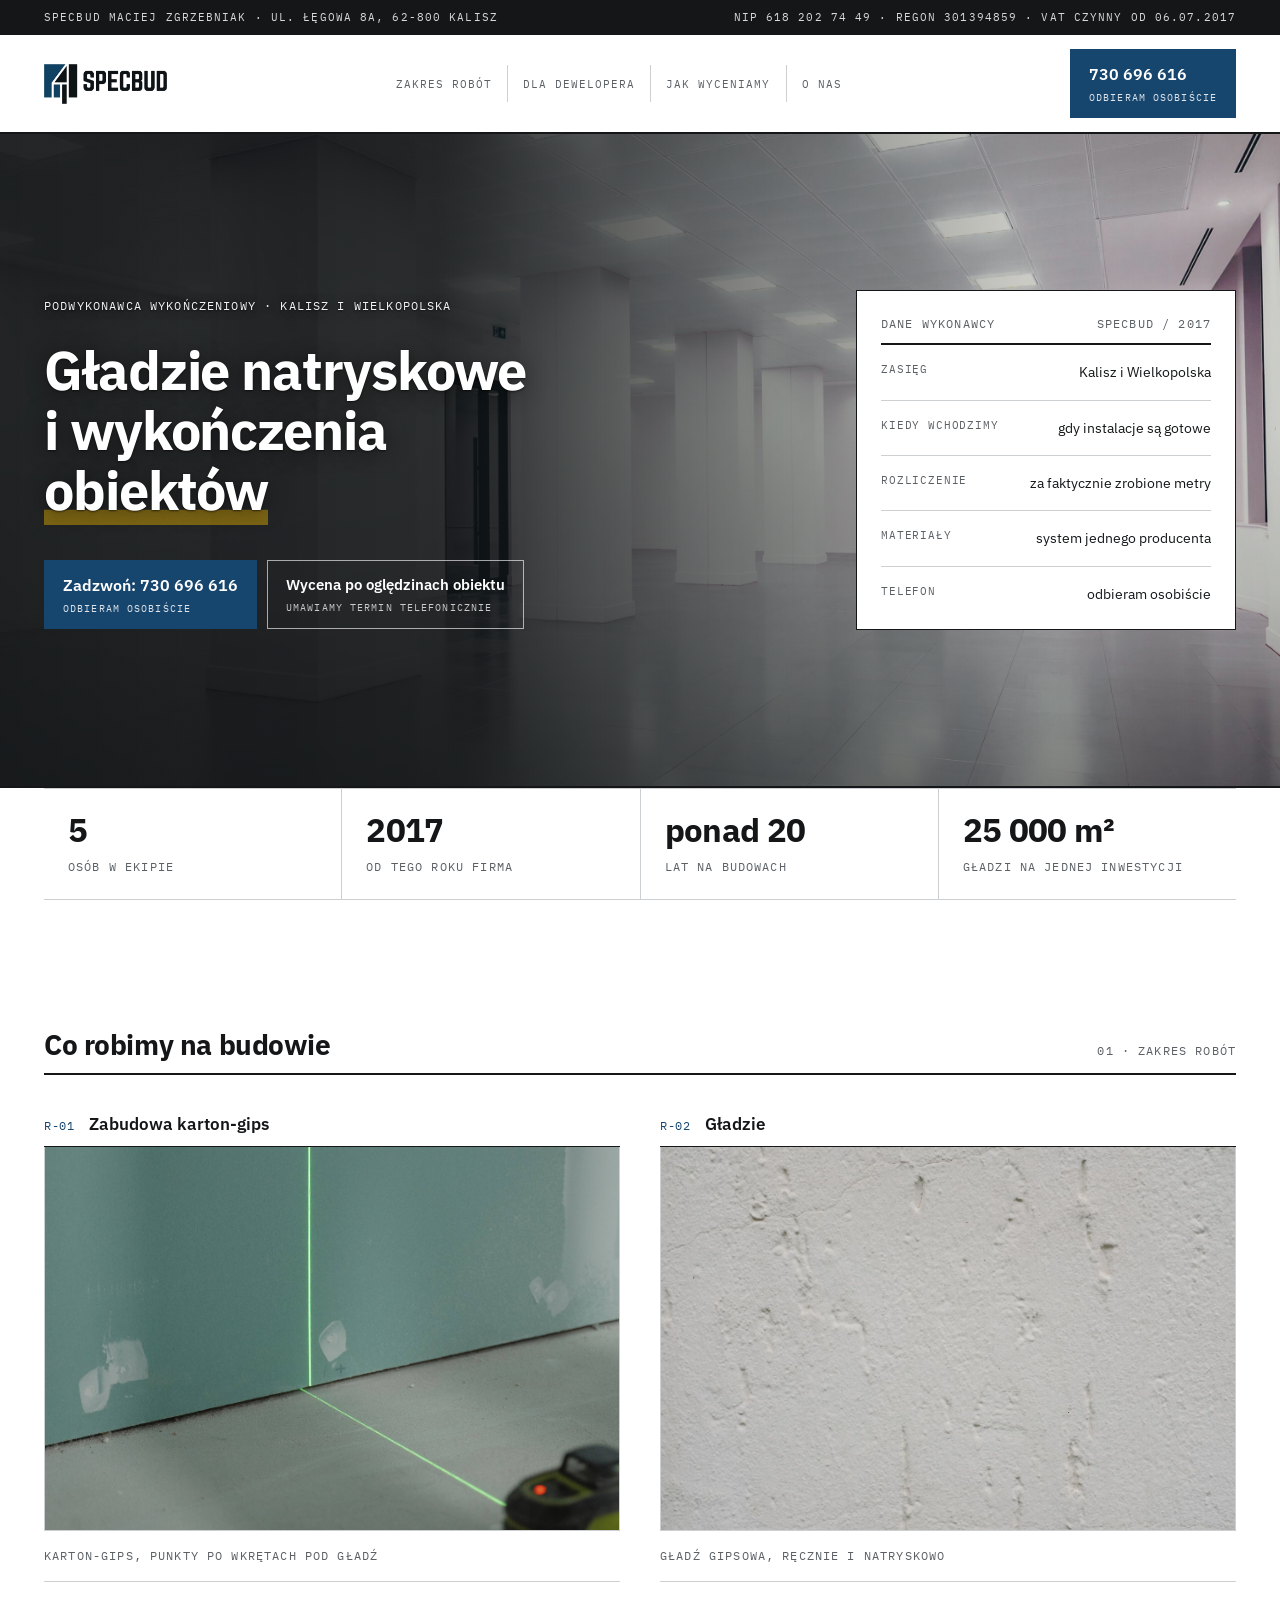
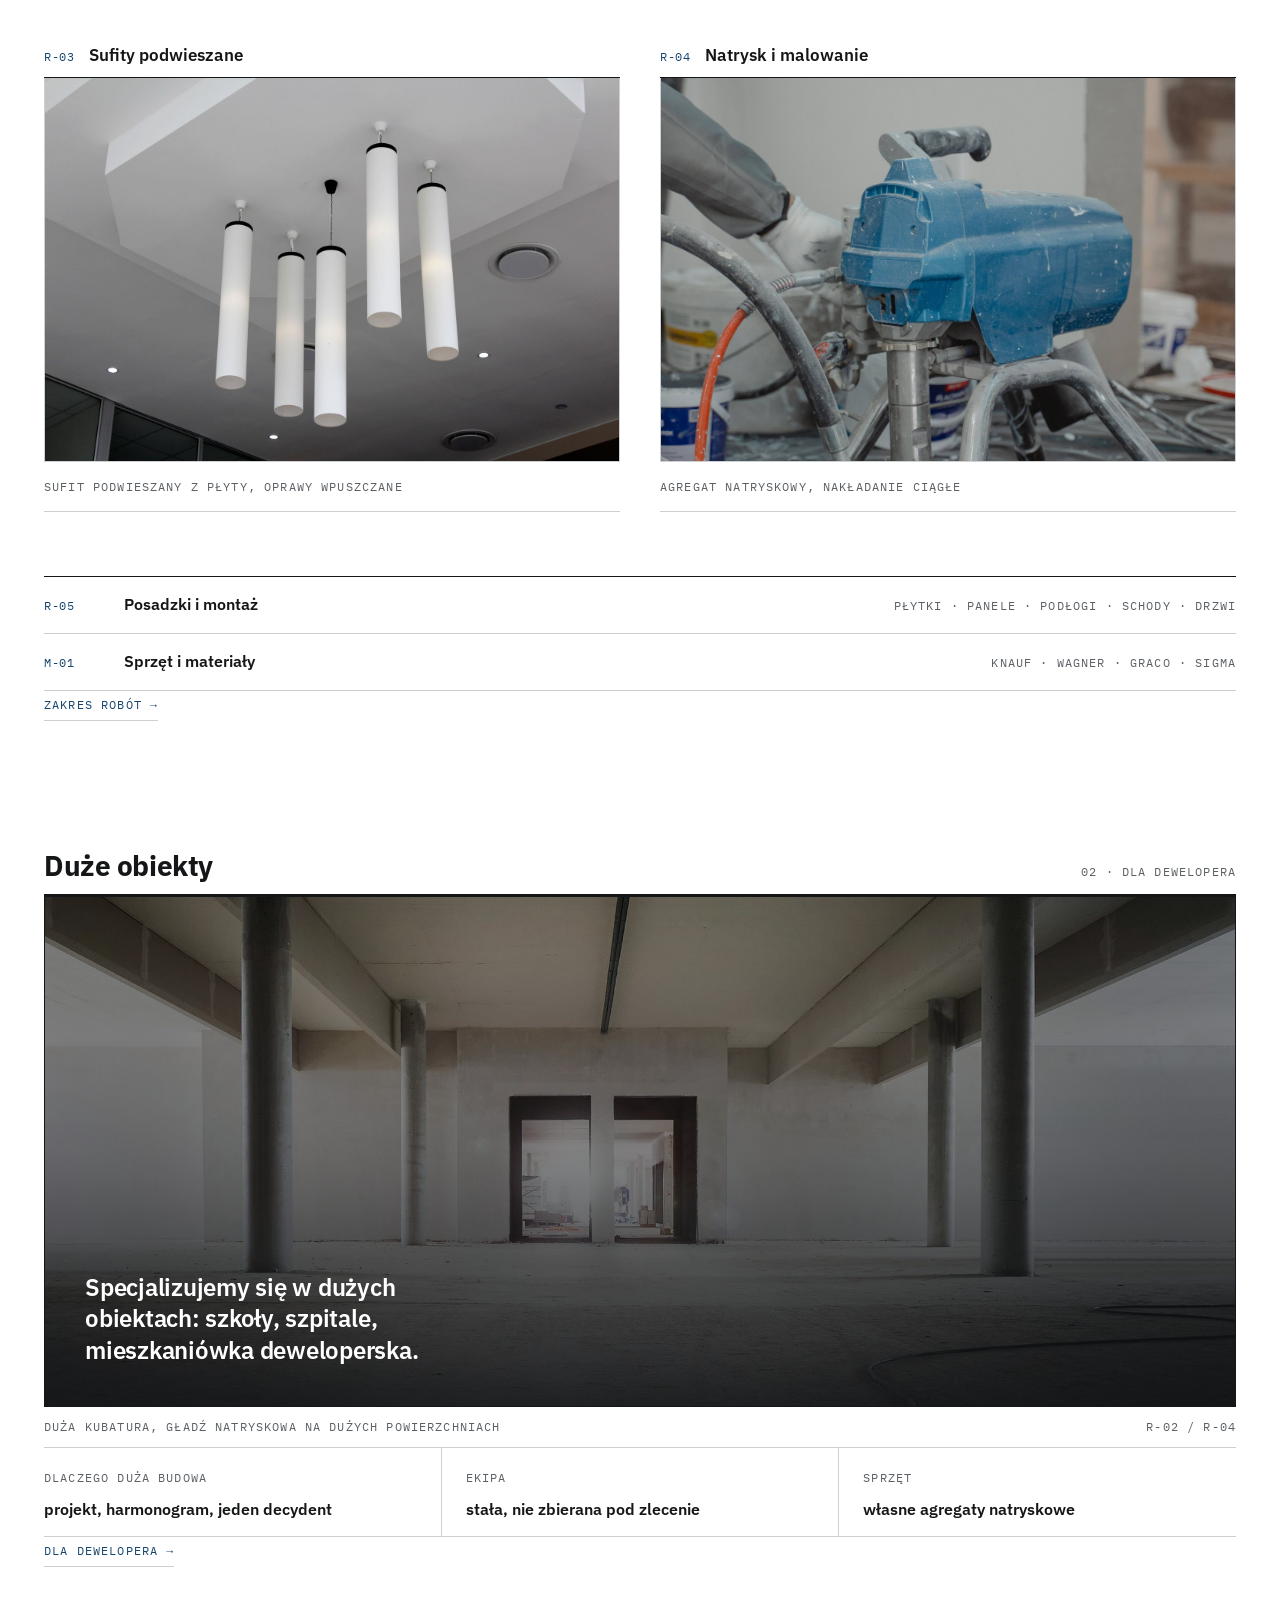
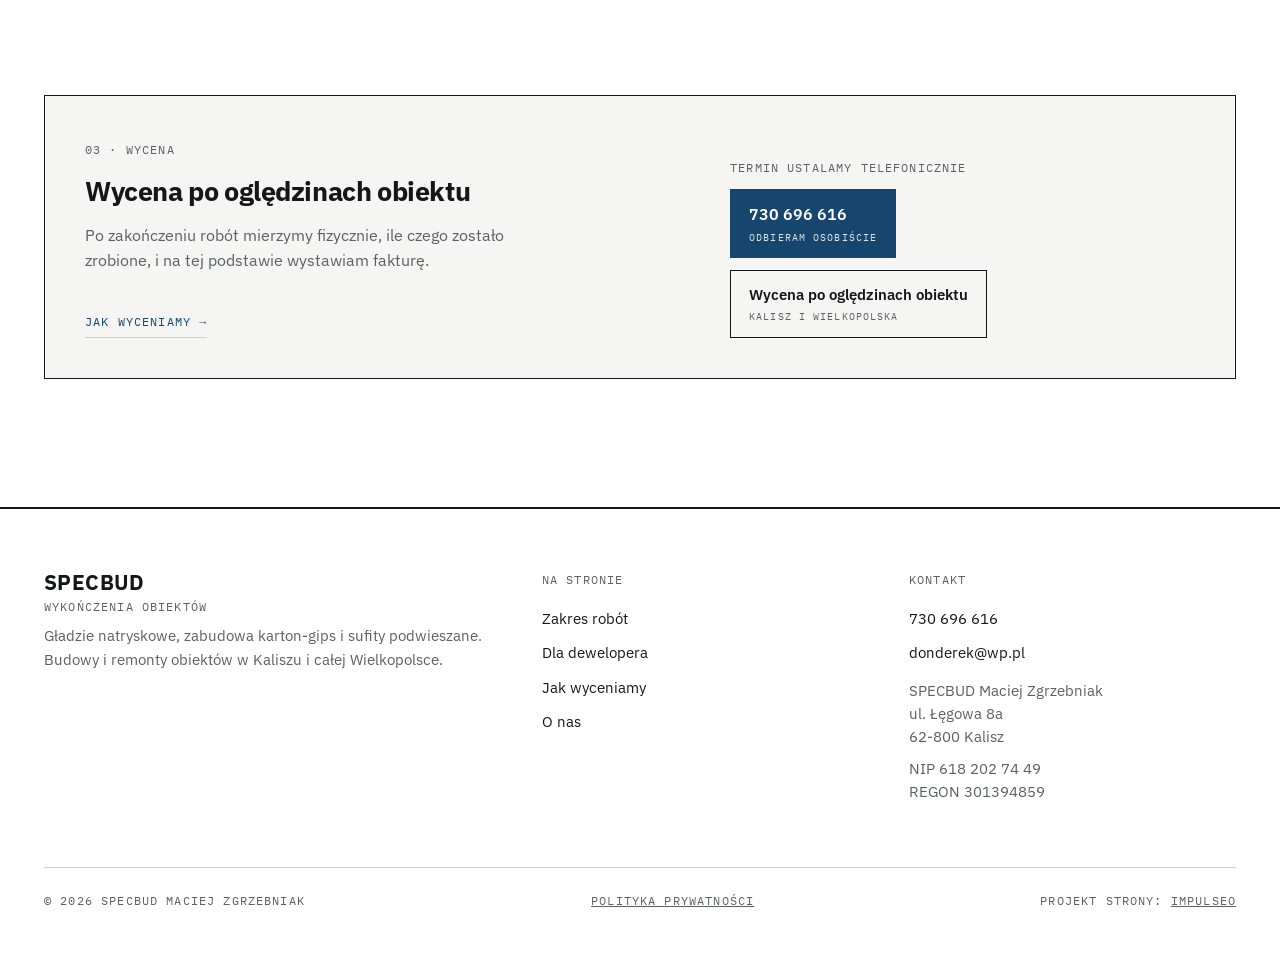
==== index.html @ b87a34d8 "wydanie z 2026-09-02 18:56" ====
<!doctype html>
<html lang="pl">
<head>
<meta charset="utf-8">
<meta name="viewport" content="width=device-width, initial-scale=1">
<title>SPECBUD Kalisz - gładzie natryskowe i wykończenia obiektów</title>
<meta name="description" content="Gładzie ręczne i natryskowe, zabudowa karton-gips, sufity podwieszane. Podwykonawca wykończeniowy dla deweloperów i generalnych wykonawców. Kalisz i Wielkopolska, tel. 730 696 616.">
<meta name="robots" content="noindex, nofollow">
<link rel="canonical" href="https://specbud-wykonczenia-kalisz.pl/">
<meta property="og:type" content="website">
<meta property="og:locale" content="pl_PL">
<meta property="og:site_name" content="SPECBUD">
<meta property="og:title" content="SPECBUD Kalisz - gładzie natryskowe i wykończenia obiektów">
<meta property="og:description" content="Gładzie ręczne i natryskowe, zabudowa karton-gips, sufity podwieszane. Podwykonawca wykończeniowy dla deweloperów i generalnych wykonawców. Kalisz i Wielkopolska, tel. 730 696 616.">
<meta property="og:url" content="https://specbud-wykonczenia-kalisz.pl/">
<meta property="og:image" content="https://specbud-wykonczenia-kalisz.pl/img/hero.jpg">
<meta name="theme-color" content="#101214">
<link rel="preload" as="font" type="font/woff2" crossorigin
      href="assets/fonty/ibm-plex-sans-latin-ext-700-normal.woff2">
<link rel="preload" as="font" type="font/woff2" crossorigin
      href="assets/fonty/ibm-plex-sans-latin-700-normal.woff2">
<link rel="preload" as="font" type="font/woff2" crossorigin
      href="assets/fonty/ibm-plex-sans-latin-ext-400-normal.woff2">
<link rel="preload" as="font" type="font/woff2" crossorigin
      href="assets/fonty/ibm-plex-sans-latin-400-normal.woff2">
<link rel="preload" as="font" type="font/woff2" crossorigin
      href="assets/fonty/ibm-plex-mono-latin-ext-400-normal.woff2">
<link rel="preload" as="font" type="font/woff2" crossorigin
      href="assets/fonty/ibm-plex-mono-latin-400-normal.woff2">
<link rel="preload" as="image" href="img/hero.jpg" fetchpriority="high">
<link rel="stylesheet" href="assets/rdzen.css?v=10">
<link rel="stylesheet" href="assets/app.css?v=31">
<script type="application/ld+json">
{"@context":"https://schema.org","@type":"HomeAndConstructionBusiness",
"name":"SPECBUD Maciej Zgrzebniak","alternateName":"SPECBUD","url":"https://specbud-wykonczenia-kalisz.pl/",
"telephone":"+48730696616","email":"donderek@wp.pl",
"description":"Gładzie ręczne i natryskowe, zabudowa karton-gips, sufity podwieszane i wykończenia obiektów. Podwykonawca dla deweloperów i generalnych wykonawców.",
"address":{"@type":"PostalAddress","streetAddress":"ul. Łęgowa 8a","postalCode":"62-800","addressLocality":"Kalisz","addressCountry":"PL"},
"areaServed":["Kalisz","Ostrów Wielkopolski","Pleszew","Jarocin","Krotoszyn","Turek","Konin","Ostrzeszów","Sieradz","Wielkopolska"],
"vatID":"PL6182027449","foundingDate":"2017-07-05"}
</script><script>
(function(){
  try{
    if (matchMedia('(prefers-reduced-motion:reduce)').matches) return;
    if (location.search.indexOf('intro') < 0) {
      try { if (sessionStorage.getItem('specbud-intro')) return;
            sessionStorage.setItem('specbud-intro','1'); } catch(e){}
    }
    document.documentElement.classList.add('intro-on');
  }catch(e){}
})();
</script>

</head>
<body>
<div id="intro" aria-hidden="true"><span class="i-kreska"></span></div>
<a class="skip" href="#tresc">Przejdź do treści</a>
<div class="gora">
<div class="pasek">
  <div class="wrap">
    <span>SPECBUD Maciej Zgrzebniak · ul. Łęgowa 8a, 62-800 Kalisz</span>
    <span>NIP 618 202 74 49 · REGON 301394859<span class="pasek-vat"> · VAT czynny od 06.07.2017</span></span>
  </div>
</div>
<header class="top">
  <div class="wrap">
    <a class="znak" href="index.html" aria-label="SPECBUD - strona główna"><img
      src="img/logo.png" width="958" height="311" alt="SPECBUD - Wykończenia obiektów"></a>
    <nav class="nawigacja" aria-label="Główne">
      <ul>
        <li><a href="zakres-robot.html">Zakres robót</a></li>
        <li><a href="dla-dewelopera.html">Dla dewelopera</a></li>
        <li><a href="jak-wyceniamy.html">Jak wyceniamy</a></li>
        <li><a href="o-nas.html">O nas</a></li>
      </ul>
    </nav>
    <a class="tel" href="tel:+48730696616">730 696 616<small>odbieram osobiście</small></a>
  </div>
</header>
<script>
(function(){
  var h = document.documentElement;
  if (!h.classList.contains('intro-on')) return;
  var znak = document.querySelector('.znak');
  function sprzataj(){ h.classList.remove('intro-on','intro-gra','intro-out'); }
  if (!znak) { sprzataj(); return; }

  var zdjete = false;
  function koniec(){
    if (zdjete) return; zdjete = true;
    h.classList.add('intro-out');
    setTimeout(sprzataj, 900);
  }

  /* Pozycja DOCELOWA logo: na jedną klatkę zdejmujemy przesunięcie klasą `mierze`. */
  znak.classList.add('mierze');
  var r = znak.getBoundingClientRect();
  znak.classList.remove('mierze');
  if (!r.width || !r.height) { sprzataj(); return; }
  /* ⚠️ Plik logo ma 958 px szerokości — powyżej tego pierwsza rzecz, którą widzi
     klient, byłaby rozmyta. Stąd sufit 480 px. */
  var cel = (innerWidth < 680) ? Math.min(innerWidth * 0.72, 320)
                               : Math.min(innerWidth * 0.42, 480);
  var s = cel / r.width;
  h.style.setProperty('--i-skala', s.toFixed(3));
  h.style.setProperty('--i-dx', Math.round(innerWidth / 2 - (r.left + r.width / 2)) + 'px');
  h.style.setProperty('--i-dy', Math.round(innerHeight / 2 - (r.top + r.height / 2)) + 'px');
  h.style.setProperty('--i-w', Math.round(r.width * s) + 'px');
  h.style.setProperty('--i-h', Math.round(r.height * s) + 'px');

  /* ⚠️ DWIE klatki. Po jednej przeglądarka sklei stan startowy ze świeżo
     ustawionymi zmiennymi i przejścia w ogóle nie widać. */
  requestAnimationFrame(function(){ requestAnimationFrame(function(){
    h.classList.add('intro-gra');
    /* Zasłona schodzi, gdy gotowe jest HERO — nie po sztywnym timerze i NIE po
       `window.load`, bo ten czeka na wszystkie zdjęcia strony. SUFIT policzony
       wstecz z budżetu: odsłona trwa 0,72 s, strona ma być widoczna w ~1,7 s. */
    var start = Date.now(), MIN = 740, SUFIT = 980, zaladowane = false, hero = null;
    function heroGotowe(){
      if (!hero) hero = document.querySelector('.hero-foto');
      return !!(hero && hero.complete && hero.naturalWidth > 0);
    }
    function moze(){
      if (zdjete) return;
      if (Date.now() - start >= MIN && (heroGotowe() || zaladowane)) koniec();
      else setTimeout(moze, 70);
    }
    window.addEventListener('load', function(){ zaladowane = true; moze(); });
    moze();
    setTimeout(koniec, SUFIT);
  }); });

  /* ⚠️ Bezpieczniki NIEZALEŻNE od klatek obrazu: w karcie otwartej w tle
     przeglądarka wstrzymuje `requestAnimationFrame`, więc timery ze środka
     nigdy by nie wystartowały, a zasłona by wisiała. */
  setTimeout(koniec, 1900);
  setTimeout(sprzataj, 3000);
  ['click','wheel','touchstart','keydown'].forEach(function(z){
    window.addEventListener(z, koniec, {passive:true});
  });
})();
</script>


<section class="hero">
  <img class="hero-foto" src="img/hero.jpg" alt="Jasne wnętrze użytkowe po wykończeniu, sufit podwieszany i słupy" width="3000" height="2000" fetchpriority="high">
  <div class="hero-scrim" aria-hidden="true"></div>
  <div class="hero-warstwa">
    <div class="hero-tresc wrap" id="tresc">
      <div class="hero-lewa">
        <span class="mono">Podwykonawca wykończeniowy · Kalisz i Wielkopolska</span>
        <h1>Gładzie natryskowe i wykończenia <u>obiektów</u></h1>
        <div class="przyciski">
          <a class="tel" href="tel:+48730696616">Zadzwoń: 730 696 616<small>odbieram osobiście</small></a>
          <a class="wtorny" href="tel:+48730696616">Wycena po oględzinach obiektu<small>umawiamy termin telefonicznie</small></a>
        </div>
      </div>

      <div class="karta">
        <div class="tyt"><span class="mono">Dane wykonawcy</span><span class="mono">SPECBUD / 2017</span></div>
        <table>
          <tr><th>Zasięg</th><td>Kalisz i Wielkopolska</td></tr>
          <tr><th>Kiedy wchodzimy</th><td>gdy instalacje są gotowe</td></tr>
          <tr><th>Rozliczenie</th><td>za faktycznie zrobione metry</td></tr>
          <tr><th>Materiały</th><td>system jednego producenta</td></tr>
          <tr><th>Telefon</th><td>odbieram osobiście</td></tr>
        </table>
      </div>
    </div>
  </div>
</section>

<div class="wrap liczby-pas">
  <div class="liczby">
    <div><b>5</b><span class="mono">osób w ekipie</span></div>
    <div><b>2017</b><span class="mono">od tego roku firma</span></div>
    <div><b>ponad 20</b><span class="mono">lat na budowach</span></div>
    <div><b>25 000 m²</b><span class="mono">gładzi na jednej inwestycji</span></div>
  </div>
</div>
</div>

<section class="sekcja">
  <div class="wrap">
    <div class="naglowek-sekcji">
      <h2>Co robimy na budowie</h2>
      <span class="mono">01 · Zakres robót</span>
    </div>

    <div class="kafle">
      <article class="kafel">
        <div class="kafel-gora"><span class="kod">R-01</span><h3>Zabudowa karton-gips</h3></div>
        <div class="kadr"><img src="img/r01-karton-gips.jpg" alt="Ścianka z płyty gipsowo-kartonowej na posadzce, linia lasera i niwelator" width="1500" height="1000"></div>
        <span class="podpis mono">karton-gips, punkty po wkrętach pod gładź</span>
      </article>
      <article class="kafel">
        <div class="kafel-gora"><span class="kod">R-02</span><h3>Gładzie</h3></div>
        <div class="kadr"><img src="img/r02-gladz.jpg" alt="Detal gładkiej ściany, światło padające pod kątem" width="1500" height="1000"></div>
        <span class="podpis mono">gładź gipsowa, ręcznie i natryskowo</span>
      </article>
      <article class="kafel">
        <div class="kafel-gora"><span class="kod">R-03</span><h3>Sufity podwieszane</h3></div>
        <div class="kadr"><img src="img/r03-sufit.jpg" alt="Sufit podwieszany widziany od spodu, uskok płyty i oprawy wpuszczane" width="1500" height="1000"></div>
        <span class="podpis mono">sufit podwieszany z płyty, oprawy wpuszczane</span>
      </article>
      <article class="kafel">
        <div class="kafel-gora"><span class="kod">R-04</span><h3>Natrysk i malowanie</h3></div>
        <div class="kadr"><img src="img/r04-natrysk.jpg" alt="Agregat natryskowy z wężami w pomieszczeniu w trakcie robót" width="1500" height="1000"></div>
        <span class="podpis mono">agregat natryskowy, nakładanie ciągłe</span>
      </article>
    </div>

    <div class="wiersze">
      <div class="wiersz">
        <span class="kod">R-05</span>
        <h3>Posadzki i montaż</h3>
        <span class="spec mono">płytki · panele · podłogi · schody · drzwi</span>
      </div>
      <div class="wiersz">
        <span class="kod">M-01</span>
        <h3>Sprzęt i materiały</h3>
        <span class="spec mono">Knauf · Wagner · Graco · Sigma</span>
      </div>
    </div>

    <a class="wiecej" href="zakres-robot.html">Zakres robót →</a>
  </div>
</section>

<section class="sekcja">
  <div class="wrap">
    <div class="naglowek-sekcji">
      <h2>Duże obiekty</h2>
      <span class="mono">02 · Dla dewelopera</span>
    </div>

    <figure class="pas">
      <img src="img/pas-przestrzen.jpg" alt="Duża pusta przestrzeń w stanie surowym, słupy konstrukcyjne" width="2000" height="857" loading="lazy" decoding="async">
      <div class="ciemnia"></div>
      <div class="haslo">
        <p>Specjalizujemy się w dużych obiektach: szkoły, szpitale, mieszkaniówka
          deweloperska.</p>
      </div>
    </figure>
    <div class="podpis-pasa">
      <span class="mono">duża kubatura, gładź natryskowa na dużych powierzchniach</span>
      <span class="mono">R-02 / R-04</span>
    </div>

    <div class="fakty">
      <div>
        <span class="mono">Dlaczego duża budowa</span>
        <b>projekt, harmonogram, jeden decydent</b>
      </div>
      <div>
        <span class="mono">Ekipa</span>
        <b>stała, nie zbierana pod zlecenie</b>
      </div>
      <div>
        <span class="mono">Sprzęt</span>
        <b>własne agregaty natryskowe</b>
      </div>
    </div>

    <a class="wiecej" href="dla-dewelopera.html">Dla dewelopera →</a>
  </div>
</section>

  <section class="sekcja">
    <div class="wrap">
      <div class="wycena">
        <div>
          <span class="mono">03 · Wycena</span>
          <h2>Wycena po oględzinach obiektu</h2>
          <p>Po zakończeniu robót mierzymy fizycznie, ile czego zostało zrobione, i na tej podstawie wystawiam fakturę.</p>
        <a class="wiecej" href="jak-wyceniamy.html">Jak wyceniamy →</a>
        </div>
        <div class="prawa">
          <span class="mono">Termin ustalamy telefonicznie</span>
          <a class="tel" href="tel:+48730696616">730 696 616<small>odbieram osobiście</small></a>
          <a class="wtorny" href="tel:+48730696616">Wycena po oględzinach obiektu<small>Kalisz i Wielkopolska</small></a>
        </div>
      </div>
    </div>
  </section>
<footer>
  <div class="wrap">
    <div class="stopka">
      <div>
        <div class="znak"><b>SPECBUD</b><span class="mono">Wykończenia obiektów</span></div>
        <p>Gładzie natryskowe, zabudowa karton-gips i sufity podwieszane.
          Budowy i remonty obiektów w Kaliszu i całej Wielkopolsce.</p>
      </div>
      <div>
        <h2>Na stronie</h2>
          <a href="zakres-robot.html">Zakres robót</a>
          <a href="dla-dewelopera.html">Dla dewelopera</a>
          <a href="jak-wyceniamy.html">Jak wyceniamy</a>
          <a href="o-nas.html">O nas</a>
      </div>
      <div>
        <h2>Kontakt</h2>
        <a href="tel:+48730696616">730 696 616</a>
        <a href="mailto:donderek@wp.pl">donderek@wp.pl</a>
        <p>SPECBUD Maciej Zgrzebniak<br>ul. Łęgowa 8a<br>62-800 Kalisz</p>
        <p>NIP 618 202 74 49<br>REGON 301394859</p>
      </div>
    </div>
    <div class="stopka-dol">
      <span class="mono">© <span data-year>2026</span> SPECBUD Maciej Zgrzebniak</span>
      <span class="mono"><a href="polityka-prywatnosci.html">Polityka prywatności</a></span>
      <span class="mono">Projekt strony: <a href="https://impulseo.pl" rel="noopener">Impulseo</a></span>
    </div>
  </div>
</footer>
<a class="pasek-tel" href="tel:+48730696616">Zadzwoń: 730 696 616</a>
<script src="assets/rdzen.js?v=10"></script>
</body>
</html>
---- assets/rdzen.css ----
/* ══════════════════════════════════════════════════════════════════════════════
   RDZEŃ — style wspólne dla WSZYSTKICH stron docelowych.            WERSJA: 10
   ══════════════════════════════════════════════════════════════════════════════
   ⛔ TU NIE MA WYGLĄDU. Zero kolorów marki, zero krojów pisma, zero układu.
      Dwie strony docelowe mają się RÓŻNIĆ — to jest sens, za który klient płaci.

   Jest tu wyłącznie to, czego nigdy nie projektujemy od nowa:
   dostępność, czytelność, stany interakcji, zachowanie przy ruchu.
   Wszystko sterowane zmiennymi, żeby każda strona nadała temu swój wygląd.

   Wpinać PRZED `app.css` strony:
     <link rel="stylesheet" href="assets/rdzen.css?v=10">
     <link rel="stylesheet" href="assets/app.css?v=N">

   Poprawka idzie do tego pliku, nie do kopii w repo klienta.
   ══════════════════════════════════════════════════════════════════════════════ */

:root{
  /* hover zdjęć — lekcja 2026-08-04-001: scale(1.05) skakał kadrem i wyglądał tanio */
  --img-zoom:1.02;
  --img-rest:brightness(.95) saturate(.99);
  --img-hot:brightness(1.06) saturate(1.05);
  --img-dur:.55s;
  --ease:cubic-bezier(.2,.7,.3,1);
  /* cień pod napisem leżącym na zdjęciu — lekcja 2026-08-06-004.
     Wartości dobrane tak, żeby ratować czytelność, a nie przyciemniać kadru. */
  --cien-na-zdjeciu:0 1px 2px rgba(0,0,0,.58),0 2px 22px rgba(0,0,0,.46);
  --cien-na-zdjeciu-lekki:0 1px 2px rgba(0,0,0,.55),0 1px 12px rgba(0,0,0,.4);
}

*{box-sizing:border-box}
html{-webkit-text-size-adjust:100%;scroll-behavior:smooth}
img{max-width:100%;height:auto;display:block}
a{color:inherit}

/* ── DOSTĘPNOŚĆ ──────────────────────────────────────────────────────────── */
/* obrys focusa MUSI zostać — bez niego strona jest nieobsługiwalna z klawiatury */
:focus-visible{outline:2.5px solid currentColor;outline-offset:3px;border-radius:2px}
.sr{position:absolute;width:1px;height:1px;padding:0;margin:-1px;overflow:hidden;
  clip:rect(0 0 0 0);white-space:nowrap;border:0}
.skip{position:absolute;left:-9999px;top:0;padding:12px 18px;z-index:200}
.skip:focus{left:12px;top:12px}

/* ── ŁAMANIE TEKSTU ──────────────────────────────────────────────────────────
   Lekcja 2026-08-06-003: „wodno-kanalizacyjne” pękało po dywizie i druga linia
   zaczynała się od końcówki wyrazu. Generator owija takie wyrazy w .nw. */
.nw{white-space:nowrap}
h1,h2,h3{text-wrap:balance}          /* bez tego zostaje sierota w ostatniej linii */
p,li{text-wrap:pretty}

/* ── NAPISY NA ZDJĘCIU ───────────────────────────────────────────────────────
   Lekcja 2026-08-06-001 i 2026-08-07-015: biały tekst na jasnym kadrze znika,
   a bramka nie policzy kontrastu z kodu, bo tłem jest fotografia.
   Każdy napis leżący na zdjęciu dostaje cień — kosztuje nic, ratuje czytelność. */
.na-zdjeciu,.hero h1,.hero-lead,.hero .kicker,.hero-cap{text-shadow:var(--cien-na-zdjeciu)}
.na-zdjeciu-lekko{text-shadow:var(--cien-na-zdjeciu-lekki)}

/* ── STANY ─────────────────────────────────────────────────────────────────── */
/* pojawianie się sekcji; klasa is-in dokładana przez rdzen.js z bezpiecznikami */
.rv{opacity:0;transform:translateY(14px);transition:opacity .7s var(--ease),transform .7s var(--ease)}
.rv.is-in{opacity:1;transform:none}
/* BEZ JAVASCRIPTU treść musi po prostu BYĆ — klasę `js` dokłada rdzeń w pierwszej
   linijce, więc gdy skrypt nie wystartuje (blokada, błąd sieci, stara przeglądarka),
   nic nie zostaje ukryte. Bez tego strona bywa PUSTA i nikt tego nie widzi. */
html:not(.js) .rv,html:not(.js) .kaskada>*,html:not(.js) .proces-line > li{opacity:1!important;transform:none!important;animation:none!important}
/* górny pasek chowany przy przewijaniu w dół */
.top.is-hidden{transform:translateY(-102%)}

/* hover zdjęć w galeriach i kafelkach */
.tile img,.mosaic img,.gateway img,.m-tile img,.galeria img{
  transition:transform var(--img-dur) var(--ease),filter var(--img-dur) var(--ease)}
@media (hover:hover){
  .tile img,.mosaic img,.gateway img,.m-tile img,.galeria img{filter:var(--img-rest)}
  .tile:hover img,.mosaic a:hover img,.gateway:hover img,.m-tile:hover img,.galeria a:hover img{
    transform:scale(var(--img-zoom));filter:var(--img-hot)}
}

/* ── OSADZENIA ŁADOWANE PO KLIKNIĘCIU ────────────────────────────────────────
   Decyzja K. 07.08.2026: mapa łączy się z Google dopiero po kliknięciu, więc
   strona nie potrzebuje banera cookies. Zasłona ma wyglądać jak część strony,
   nie jak błąd — kolory i kroje dokłada `app.css`. */
[data-po-kliknieciu]{display:flex;flex-direction:column;align-items:center;justify-content:center;
  gap:14px;text-align:center;padding:28px;width:100%}
.pk-btn{cursor:pointer;border:0}

/* ── RUCH PRZY PRZEWIJANIU (blok 10 rdzen.js) ────────────────────────────────
   Tu siedzi wyłącznie MECHANIKA: rytm, czasy, sposób wchodzenia. Kolory,
   grubości i kształty dokłada `app.css` każdej strony z osobna. */

/* KASKADA — dzieci wchodzą po kolei; `--i` ustawia rdzeń.
   Krok 70 ms: przy 5 pozycjach ostatnia rusza po 0,35 s, więc oko wodzi po
   sekcji, a nikt nie czeka na treść.

   🔴 WEJŚCIE ROBI `animation`, NIE `transition` (naprawa 16.08.2026, PEC STAL).
   Poprzednia wersja stała na `transition` + `transition-delay` — i to były DWIE
   ciche wady naraz, obie na KAŻDEJ naszej stronie:
     1. `.kaskada>*` (0,1,1) bije specyficznością zwykłą klasę kafla (0,1,0), więc
        NADPISYWAŁA cały `transition` dziecka. Kafel, któremu `app.css` ustawił
        reakcję na kursor w 0,12 s, i tak dostawał 0,55 s.
     2. Gorsze: `transition-delay` z kaskady zostaje na elemencie NA ZAWSZE i dotyczy
        każdej późniejszej zmiany. Ósmy kafel w siatce miał `--i:7`, czyli 490 ms —
        po najechaniu podświetlenie zapalało się z pół sekundy później (K. zgłaszał
        „opóźnienie na hoverze" DWA razy; za pierwszym skróciłem czas przejścia,
        co nie mogło pomóc, bo winny był delay z zupełnie innej reguły).
   `animation` nie dotyka `transition` dziecka, a `backwards` trzyma stan początkowy
   tylko w czasie oczekiwania — po zakończeniu wjazdu element wraca pod kontrolę
   reguł niżej i reaguje natychmiast. */
.kaskada>*{opacity:0;transform:translateY(16px)}
.kaskada.is-in>*{opacity:1;transform:none;
  animation:kaskada-wjazd .55s var(--ease) backwards;
  animation-delay:calc(var(--i,0) * 70ms)}
@keyframes kaskada-wjazd{from{opacity:0;transform:translateY(16px)}}

/* PASEK POSTĘPU CZYTANIA — wygląd (kolor, wysokość) należy do app.css */
.postep{position:fixed;top:0;left:0;right:0;height:2px;z-index:120;
  transform:scaleX(0);transform-origin:left center;pointer-events:none;
  transition:transform .1s linear}

/* OŚ PROCESU (blok 11) — TYLKO mechanika stanów. Kolory, odstępy, kształt
   numerów i kreski należą do `app.css` każdej strony z osobna.
   `os-on` na <html> dokłada skrypt: bez niego kroki są po prostu widoczne. */
.os-on .proces-line > li{opacity:0;transform:translateY(14px);
  transition:opacity .55s var(--ease),transform .55s var(--ease),color .35s ease}
.os-on .proces-line > li.os-seen{opacity:1;transform:none}
.proc-bar > i{transition:width .25s linear}
/* wypełnienie osi rośnie płynnie razem z przewijaniem; kolor i grubość w app.css */
.proces-line{position:relative}
.proces-line::before{content:"";position:absolute;left:0;top:0;width:1px;
  height:var(--os-fill,0);transition:height .25s linear;pointer-events:none}

/* PARALAKSA — element musi mieć własną warstwę, inaczej przeglądarka
   przerysowuje przy każdym przewinięciu i strona zaczyna się szarpać */
[data-paralaksa]{will-change:transform}

/* PRZEJŚCIE MIĘDZY PODSTRONAMI — zamiast białego mrugnięcia.
   Wychodzimy szybciej (.22s) niż wchodzimy (.4s): czekanie na wyjście czuć
   jak zacięcie, a spokojne wejście czyta się jak dopracowanie. */
.przejscie-wejscie body{opacity:0}
body{opacity:1;transition:opacity .4s var(--ease)}
.przejscie-wyjscie body{opacity:0;transition-duration:.22s}

/* Kto prosi system o mniej animacji, ma je dostać wyłączone — inaczej strona
   potrafi wywołać mdłości. Treść zostaje widoczna. */
@media (prefers-reduced-motion:reduce){
  html{scroll-behavior:auto}
  *,*::before,*::after{animation-duration:.01ms!important;animation-iteration-count:1!important;
    transition-duration:.01ms!important}
  .rv{opacity:1!important;transform:none!important}
  .kaskada>*,.os-on .proces-line > li{opacity:1!important;transform:none!important;animation:none!important}
  body{opacity:1!important}
  .postep{display:none}
}

/* ── NAWIGACJA: rozwijane listy i sygnał „to jest klikalne" ──────────────────
   MECHANIKA, nie wygląd. Kolory bierze ze zmiennych strony (--akcent), rozmiary
   i kroje ustawia app.css. Wzorzec zamówiony przez K. 16.08.2026 na podstawie
   anthropic.com: lista rozwija się NA NAJECHANIE, a każda pozycja menu - także ta
   bez podmenu - musi dawać widoczny znak, że jest odnośnikiem.

   Wymagany HTML:
     <li class="ma-podmenu">
       <a href="..." aria-haspopup="true">Usługi <svg class="strzalka">…</svg></a>
       <ul class="podmenu"> <li><a href="…">…</a></li> </ul>
     </li>                                                                      */

.ma-podmenu { position: relative; }
.ma-podmenu { position: relative; }
/* ⚠️ Ten sam typ wyświetlania na WSZYSTKICH pozycjach menu. Gdy tylko pozycja ze
   strzałką dostaje inline-flex, a reszta zostaje inline, linia bazowa się rozjeżdża
   i ta jedna siada niżej od pozostałych (wpadka GastroHelp 16.08.2026). */
.nawigacja > ul { display: flex; align-items: center; }
.nawigacja a:not(.btn) { display: inline-flex; align-items: center; gap: .5rem; }

.podmenu {
  position: absolute; top: 100%; left: 0;
  opacity: 0; visibility: hidden; transform: translateY(-6px);
  transition: opacity .18s ease, transform .18s ease, visibility .18s ease;
  list-style: none; margin: 0;
}
.ma-podmenu:hover .podmenu,
.ma-podmenu:focus-within .podmenu { opacity: 1; visibility: visible; transform: none; }

/* ⚠️ Mostek nad listą. Bez niego kursor idący od pozycji w dół mija szczelinę,
   hover gaśnie i lista znika w pół drogi. Wysokość musi pokryć odstęp z app.css. */
.podmenu::before { content: ''; position: absolute; left: 0; right: 0; top: -10px; height: 10px; }

/* strzałka obraca się, gdy lista jest otwarta */
.strzalka { flex: none; transition: transform .18s ease; }
.ma-podmenu:hover > a .strzalka,
.ma-podmenu:focus-within > a .strzalka { transform: rotate(180deg); }

/* Podkreślenie wyjeżdżające od lewej. Dotyczy KAŻDEJ pozycji menu, nie tylko
   aktywnej - sama zmiana koloru tekstu jest za słabym sygnałem, żeby zauważyć
   ją w locie. Kolor i grubość nadpisuje app.css. */
.nawigacja a:not(.btn) { position: relative; }
.nawigacja a:not(.btn)::after {
  content: ''; position: absolute; left: 0; right: 0; bottom: 0; height: 2px;
  background: currentColor; transform: scaleX(0); transform-origin: left;
  transition: transform .18s ease;
}
.nawigacja a:not(.btn):hover::after,
.nawigacja a:not(.btn):focus-visible::after,
.nawigacja a:not(.btn)[aria-current="page"]::after { transform: scaleX(1); }
.ma-podmenu:hover > a:not(.btn)::after,
.ma-podmenu:focus-within > a:not(.btn)::after { transform: scaleX(1); }
/* w rozwiniętej liście podkreślenie przy każdej pozycji byłoby szumem */
.podmenu a::after { display: none; }

/* ── DRUK ────────────────────────────────────────────────────────────────────
   Klienci drukują ofertę i kontakt. Bez tego wychodzą puste sekcje i menu. */
@media print{
  .top,.burger,.lb,.skip,[data-po-kliknieciu]{display:none!important}
  .rv,.kaskada>*,.proces-line > li{opacity:1!important;transform:none!important;animation:none!important}
  body{opacity:1!important;background:#fff;color:#000}
  .postep{display:none!important}
}

/* ── PLAKIETKA OPINII GOOGLE ──────────────────────────────────────────────
   Wyjątek od zasady „tu nie ma wyglądu" i to świadomy: to nie jest wygląd
   NASZEJ strony, tylko cudzy znak firmowy (Google) plus dowód zaufania, który
   ma być rozpoznawalny wszędzie tak samo - jak logotyp, nie jak nasza typografia.
   Decyzja K. 13.08.2026: „jak dajemy gdzieś na hero info o opiniach z Google,
   róbmy to wszędzie w obu silnikach tak, jak zrobił to Marceli".
   Wygląd i tak zostaje w rękach strony: tło i obwódka liczą się z KOLORU TEKSTU
   (currentColor), a rozmiar, promień i krój dziedziczą się z otoczenia -
   zmienne poniżej można nadpisać w app.css.
   HTML (gwiazdki wypełnia się szerokością prostokąta w clipPath - patrz SKILL.md).
   ──────────────────────────────────────────────────────────────────────── */
:root{
  --gb-tlo:color-mix(in srgb,currentColor 8%,transparent);
  --gb-obwodka:color-mix(in srgb,currentColor 20%,transparent);
  --gb-gwiazdka:#FBBC04;              /* kolor gwiazdek z systemu Google */
  --gb-promien:999px;
}
.g-badge{
  display:inline-flex;align-items:center;gap:.62em;
  padding:.52em 1em;border-radius:var(--gb-promien);
  background:var(--gb-tlo);border:1px solid var(--gb-obwodka);
  -webkit-backdrop-filter:blur(6px);backdrop-filter:blur(6px);
  font-size:.98rem;line-height:1;font-weight:500;letter-spacing:.01em;
  white-space:nowrap;vertical-align:middle;max-width:100%}
.g-badge .gb-ico,.g-badge .gb-stars{flex:none}
.g-badge .gb-ocena{font-weight:700;font-size:1.08em}
.g-badge .gb-txt{opacity:.92}
.g-badge .gb-stars .gb-peln{fill:var(--gb-gwiazdka)}
.g-badge .gb-stars .gb-pusta{fill:currentColor;opacity:.26}
@media(max-width:560px){
  .g-badge{gap:.45em;padding:.45em .8em;font-size:.86rem}
  .g-badge .gb-stars{width:62px;height:12.4px}
  .g-badge .gb-ico{width:16px;height:16px}
}
---- assets/app.css ----
/* ══════════════════════════════════════════════════════════════════════════════
   SPECBUD — wygląd strony.        Jedyne źródło prawdy o wyglądzie: ../DESIGN.md
   ══════════════════════════════════════════════════════════════════════════════
   Fundament: Utilitarian — kolor jest kanałem informacji, nigdy ozdobą,
   a tekst traktuje się jak dane. Kierunek C („karta wykonawcy"), wybrany 31.08.2026.

   Zmiana wyglądu = najpierw zmiana w DESIGN.md, potem tutaj. Nie odwrotnie.
   ══════════════════════════════════════════════════════════════════════════════ */

/* ── FONTY U SIEBIE ──────────────────────────────────────────────────────────
   Zawsze wariant latin-ext, inaczej znikają polskie znaki (DESIGN.md, Typografia).
   Lokalnie, bo Google Fonts wciąga baner cookies na płatnej stronie.            */
@font-face{font-family:"IBM Plex Sans";font-style:normal;font-weight:400;font-display:swap;
  src:url("fonty/ibm-plex-sans-latin-ext-400-normal.woff2") format("woff2");
  unicode-range:U+0100-02BA,U+02BD-02C5,U+02C7-02CC,U+02CE-02D7,U+02DD-02FF,U+0304,U+0308,U+0329,U+1D00-1DBF,U+1E00-1E9F,U+1EF2-1EFF,U+2020,U+20A0-20AB,U+20AD-20C0,U+2113,U+2C60-2C7F,U+A720-A7FF}
@font-face{font-family:"IBM Plex Sans";font-style:normal;font-weight:400;font-display:swap;
  src:url("fonty/ibm-plex-sans-latin-400-normal.woff2") format("woff2");
  unicode-range:U+0000-00FF,U+0131,U+0152-0153,U+02BB-02BC,U+02C6,U+02DA,U+02DC,U+0304,U+0308,U+0329,U+2000-206F,U+2074,U+20AC,U+2122,U+2191,U+2193,U+2212,U+2215,U+FEFF,U+FFFD}
@font-face{font-family:"IBM Plex Sans";font-style:normal;font-weight:600;font-display:swap;
  src:url("fonty/ibm-plex-sans-latin-ext-600-normal.woff2") format("woff2");
  unicode-range:U+0100-02BA,U+02BD-02C5,U+02C7-02CC,U+02CE-02D7,U+02DD-02FF,U+0304,U+0308,U+0329,U+1D00-1DBF,U+1E00-1E9F,U+1EF2-1EFF,U+2020,U+20A0-20AB,U+20AD-20C0,U+2113,U+2C60-2C7F,U+A720-A7FF}
@font-face{font-family:"IBM Plex Sans";font-style:normal;font-weight:600;font-display:swap;
  src:url("fonty/ibm-plex-sans-latin-600-normal.woff2") format("woff2");
  unicode-range:U+0000-00FF,U+0131,U+0152-0153,U+02BB-02BC,U+02C6,U+02DA,U+02DC,U+0304,U+0308,U+0329,U+2000-206F,U+2074,U+20AC,U+2122,U+2191,U+2193,U+2212,U+2215,U+FEFF,U+FFFD}
@font-face{font-family:"IBM Plex Sans";font-style:normal;font-weight:700;font-display:swap;
  src:url("fonty/ibm-plex-sans-latin-ext-700-normal.woff2") format("woff2");
  unicode-range:U+0100-02BA,U+02BD-02C5,U+02C7-02CC,U+02CE-02D7,U+02DD-02FF,U+0304,U+0308,U+0329,U+1D00-1DBF,U+1E00-1E9F,U+1EF2-1EFF,U+2020,U+20A0-20AB,U+20AD-20C0,U+2113,U+2C60-2C7F,U+A720-A7FF}
@font-face{font-family:"IBM Plex Sans";font-style:normal;font-weight:700;font-display:swap;
  src:url("fonty/ibm-plex-sans-latin-700-normal.woff2") format("woff2");
  unicode-range:U+0000-00FF,U+0131,U+0152-0153,U+02BB-02BC,U+02C6,U+02DA,U+02DC,U+0304,U+0308,U+0329,U+2000-206F,U+2074,U+20AC,U+2122,U+2191,U+2193,U+2212,U+2215,U+FEFF,U+FFFD}
@font-face{font-family:"IBM Plex Mono";font-style:normal;font-weight:400;font-display:swap;
  src:url("fonty/ibm-plex-mono-latin-ext-400-normal.woff2") format("woff2");
  unicode-range:U+0100-02BA,U+02BD-02C5,U+02C7-02CC,U+02CE-02D7,U+02DD-02FF,U+0304,U+0308,U+0329,U+1D00-1DBF,U+1E00-1E9F,U+1EF2-1EFF,U+2020,U+20A0-20AB,U+20AD-20C0,U+2113,U+2C60-2C7F,U+A720-A7FF}
@font-face{font-family:"IBM Plex Mono";font-style:normal;font-weight:400;font-display:swap;
  src:url("fonty/ibm-plex-mono-latin-400-normal.woff2") format("woff2");
  unicode-range:U+0000-00FF,U+0131,U+0152-0153,U+02BB-02BC,U+02C6,U+02DA,U+02DC,U+0304,U+0308,U+0329,U+2000-206F,U+2074,U+20AC,U+2122,U+2191,U+2193,U+2212,U+2215,U+FEFF,U+FFFD}

:root{
  --tlo:#FFFFFF; --pole:#F5F5F3; --tekst:#141618; --tekst2:#5B6065;
  --linia:#141618; --linia2:#CDD0D2; --akcent:#16456E; --uwaga:rgba(232,180,0,.45);
  --pusty:#DCDDDE; --ciemne:#101214;
  --max:1240px; --marg:24px;

  /* JEDEN RYTM ODSTĘPÓW na całej stronie (DESIGN.md, reguła 3 K. z 31.08).
     Odstęp bierze się z tej skali, nigdy „na oko". Oddech rośnie z wagą elementu. */
  --o1:8px; --o2:16px; --o3:24px; --o4:40px; --o5:64px;
  --sekcja:clamp(80px,10vw,140px);       /* przerwa MIĘDZY sekcjami */

  --sans:"IBM Plex Sans",-apple-system,BlinkMacSystemFont,"Segoe UI",system-ui,sans-serif;
  --mono:"IBM Plex Mono",ui-monospace,"SF Mono",Menlo,Consolas,monospace;

  /* Ruch prawie zerowy (DESIGN.md „Ruch") — zdjęcia nie ruszają się pod kursorem. */
  --img-zoom:1; --img-rest:none; --img-hot:none;
}

*{margin:0;padding:0}
body{background:var(--tlo);color:var(--tekst);font:400 16px/1.55 var(--sans);
  -webkit-font-smoothing:antialiased;overflow-x:clip}
img{display:block;max-width:100%}
h1,h2,h3{font-weight:700;letter-spacing:-.015em;line-height:1.18}
a{color:inherit}

/* DESIGN.md „Ruch": strona NIE przenika przy zmianie podstrony — dane mają być
   czytelne od pierwszej klatki. Wyłącza przejście z rdzenia, nic więcej. */
.przejscie-wejscie body,.przejscie-wyjscie body{opacity:1;transition:none}

/* Nazwa `.wrap` jest wspólna dla wszystkich naszych stron docelowych i rozpoznaje ją
   bramka wyglądu (test „treść wypadła poza kontener"). Nie zmieniać. */
.wrap{width:100%;max-width:var(--max);margin-inline:auto;padding-inline:var(--marg)}

/* Metadane, etykiety, kody robót, podpisy, nawigacja — jedyne miejsce na wersaliki.
   ⛔ Nagłówek nigdy wersalikami (twardy zakaz klienta). */
.mono{font-family:var(--mono);font-size:.72rem;letter-spacing:.1em;text-transform:uppercase;
  color:var(--tekst2)}

/* ── PASEK IDENTYFIKACYJNY ─────────────────────────────────────────────────── */
.pasek{background:var(--tekst);color:#fff}
.pasek .wrap{display:flex;flex-wrap:wrap;justify-content:space-between;gap:6px 20px;
  padding-block:9px}
.pasek span{font-family:var(--mono);font-size:.69rem;letter-spacing:.1em;text-transform:uppercase;
  color:rgba(255,255,255,.84)}

/* ── NAGŁÓWEK ──────────────────────────────────────────────────────────────── */
.top{border-bottom:2px solid var(--linia);background:var(--tlo)}
.top .wrap{display:flex;align-items:center;justify-content:space-between;gap:var(--o3);
  padding-block:14px}
.znak{text-decoration:none;display:block}
/* Logo w nagłówku (od 02.09.2026). W STOPCE zostaje wersja pisana — na ciemnym tle
   ciemny znak by zniknął, a druga, jasna kopia pliku to drugi plik do pilnowania. */
.top .znak img{display:block;height:40px;width:auto}
.znak b{display:block;font-size:1.3rem;font-weight:700;letter-spacing:.02em;line-height:1}
.znak span{display:block;margin-top:5px}
.nawigacja ul{display:flex;list-style:none}
.nawigacja a{font-family:var(--mono);font-size:.71rem;letter-spacing:.09em;text-transform:uppercase;
  color:var(--tekst2);text-decoration:none;padding:10px 15px}
.nawigacja li+li{border-left:1px solid var(--linia2)}
.nawigacja a[aria-current="page"]{color:var(--tekst);background:var(--pole);
  box-shadow:inset 0 -2px 0 var(--akcent)}
.nawigacja a:not(.btn)::after{background:var(--akcent);height:2px}

/* ⛔ Nagłówka NIE kładziemy na zdjęciu (K. 31.08, wieczór): pasek nawigacji ma być
   nieprzezroczysty i jasny — taki sam na głównej jak na każdej podstronie. */

/* ── PRZYCISKI ─────────────────────────────────────────────────────────────── */
.tel,.wtorny{display:inline-block;text-decoration:none;font-weight:600;padding:12px 18px;
  border:1.5px solid transparent;transition:background .15s ease,border-color .15s ease}
.tel{background:var(--akcent);border-color:var(--akcent);color:#fff;font-size:1rem}
.tel:hover{background:#0F3556;border-color:#0F3556}
.tel small{display:block;margin-top:3px;font:400 .63rem/1.5 var(--mono);letter-spacing:.11em;
  text-transform:uppercase;color:rgba(255,255,255,.86)}
.wtorny{background:transparent;border-color:var(--linia);color:var(--tekst);font-size:.95rem}
.wtorny:hover{background:var(--pole)}
.wtorny small{display:block;margin-top:3px;font:400 .63rem/1.5 var(--mono);letter-spacing:.11em;
  text-transform:uppercase;color:var(--tekst2)}
.przyciski{display:flex;flex-wrap:wrap;gap:10px}

/* ── ODNOŚNIK DO PODSTRONY ─────────────────────────────────────────────────── */
.wiecej{display:inline-flex;align-items:baseline;gap:10px;text-decoration:none;
  font-family:var(--mono);font-size:.72rem;letter-spacing:.1em;text-transform:uppercase;
  color:var(--akcent);border-bottom:1px solid var(--linia2);padding-bottom:6px}
.wiecej:hover{border-bottom-color:var(--akcent)}

/* ══ HERO ═════════════════════════════════════════════════════════════════════
   Reguła nadrzędna K. z 31.08: zdjęcie ma PEŁNĄ szerokość i wysokość ekranu.
   Nagłówek i pasek z NIP-em leżą NA zdjęciu, więc kadr nie oddaje ani piksela.  */
/* Pierwszy ekran w całości: jasny pasek i nagłówek + zdjęcie, razem równo 100svh.
   Zdjęcie bierze CAŁĄ resztę wysokości (flex:1) — nie kurczy się pod treść. */
.gora{display:flex;flex-direction:column;min-height:100svh}
.hero{position:relative;isolation:isolate;background:var(--ciemne);color:#fff;
  flex:1;min-height:min(62svh,560px);display:flex;flex-direction:column;
  border-bottom:2px solid var(--linia)}
.hero-foto{position:absolute;inset:0;z-index:0;width:100%;height:100%;max-width:none;
  object-fit:cover;background:var(--pusty)}
.hero-scrim{position:absolute;inset:0;z-index:1;pointer-events:none;
  background:
    linear-gradient(90deg,rgba(16,18,20,.92) 0,rgba(16,18,20,.88) 34%,rgba(16,18,20,.52) 58%,rgba(16,18,20,.22) 80%,rgba(16,18,20,.16) 100%),
    linear-gradient(0deg,rgba(16,18,20,.42) 0,rgba(16,18,20,.10) 30%,rgba(16,18,20,0) 55%)}
.hero-warstwa{position:relative;z-index:2;display:flex;flex-direction:column;flex:1}
.hero-tresc{flex:1;display:grid;grid-template-columns:1.25fr minmax(300px,380px);
  align-items:center;gap:var(--o5);padding-block:clamp(40px,7vh,72px)}
.hero-lewa .mono{color:rgba(255,255,255,.95);text-shadow:var(--cien-na-zdjeciu-lekki)}
/* ⚠️ Szerokość w `em`, NIE w `ch` (poprawka 02.09.2026, uwaga K. „tekst na hero dziwnie
   zmienia ułożenie przy wejściu"). Jednostka `ch` = szerokość zera W AKTUALNYM foncie, więc
   dopóki IBM Plex się nie doczyta, limit liczy się z fontu systemowego i jest o ~8% węższy —
   nagłówek łamał się inaczej, a `align-items:center` przesuwał przy tym całą lewą kolumnę.
   9.6em = te same 16 znaków w Plexie, ale liczone niezależnie od tego, co się już wczytało. */
.hero h1{margin-top:var(--o3);font-size:clamp(2.1rem,4.4vw,3.4rem);letter-spacing:-.02em;
  line-height:1.1;max-width:9.6em}
.hero h1 u{text-decoration:none;box-shadow:inset 0 -.28em 0 var(--uwaga)}
.hero .przyciski{margin-top:var(--o4)}
.hero .wtorny{background:transparent;color:#fff;border-color:rgba(255,255,255,.62)}
.hero .wtorny small{color:rgba(255,255,255,.76)}
.hero .wtorny:hover{background:rgba(255,255,255,.10)}

/* KARTA DANYCH WYKONAWCY — biała, dane wyrównane do prawej jak w tabeli.
   ⚠️ Etykiety w karcie MUSZĄ zostać ciemne: reguła `.hero .mono` bieliła je i znikały
   (kontrast 1.00, wyłapane bramką wyglądu 31.08). Stąd zawężenie do `.hero-lewa`. */
.karta{background:#fff;color:var(--tekst);border:1px solid var(--linia);padding:var(--o3)}
.karta .tyt{display:flex;justify-content:space-between;align-items:baseline;gap:12px;
  border-bottom:2px solid var(--linia);padding-bottom:10px}
.karta table{width:100%;border-collapse:collapse}
.karta th{text-align:left;font-family:var(--mono);font-size:.66rem;letter-spacing:.08em;
  text-transform:uppercase;color:var(--tekst2);font-weight:400;width:44%;vertical-align:top;
  padding:16px 12px 16px 0;border-bottom:1px solid var(--linia2)}
.karta td{text-align:right;font-size:.9rem;font-weight:500;vertical-align:top;
  padding:16px 0;border-bottom:1px solid var(--linia2)}
.karta tr:last-child th,.karta tr:last-child td{border-bottom:0;padding-bottom:0}

/* ── NAGŁÓWEK PODSTRONY (biały, bez zdjęcia) ───────────────────────────────────
   🔴 DWIE KOLUMNY, obie stoją na TEJ SAMEJ linii dolnej: kicker + H1 po lewej,
   lead po prawej. Do 02.09 nagłówek i lead siedziały w lewej połowie, a cała prawa
   połowa ekranu była pustym białym polem bez żadnej przeciwwagi — pierwsza rzecz,
   którą K. zgłosił tego dnia („nie wjebane białe pole i tyle"). Pustka ma równoważyć
   treść, a nie wisieć po jednej stronie. Zwija się do jednej kolumny poniżej 960 px. */
.naglowek-strony{padding-top:clamp(48px,7vw,88px);padding-bottom:var(--o4);
  display:grid;grid-template-columns:minmax(0,1.15fr) minmax(0,1fr);
  column-gap:var(--o5);align-items:end}
.naglowek-strony>*{grid-column:1}
.naglowek-strony>.mono{grid-row:1}
.naglowek-strony h1{grid-row:2;margin-top:var(--o3);font-size:clamp(1.9rem,3.6vw,2.8rem);
  letter-spacing:-.02em;max-width:20ch}
.naglowek-strony p{grid-column:2;grid-row:2;margin-top:0;align-self:end;
  max-width:min(100%,54ch);color:var(--tekst2);font-size:1.05rem}
/* Sekcja pod otwarciem schodzi wyżej: pełny odstęp międzysekcyjny POD leadem robił
   z otwarcia i treści dwie osobne strony rozdzielone pustym pasem ~200 px. */
.wrap--otwarcie+.sekcja{padding-top:var(--o5)}

/* ── PAS LICZB ───────────────────────────────────────────────────────────────
   Siedzi WEWNĄTRZ pierwszego ekranu, przy dolnej krawędzi — jest lustrem jasnego
   nagłówka u góry. Bez niego kadr urywał się na krawędzi okna i cała kompozycja
   była górno-ciężka: rama tylko od góry (K. 31.08 wieczorem, po zrzucie z Chrome). */
.liczby-pas{background:var(--tlo);flex:none}
.liczby{display:grid;grid-template-columns:repeat(4,1fr);gap:1px;background:var(--linia2);
  border-block:1px solid var(--linia2)}
.liczby div{background:var(--tlo);padding:clamp(20px,2.6vh,34px) var(--o3)}
.liczby b{display:block;font-size:clamp(1.5rem,2.6vw,2.1rem);font-weight:700;
  letter-spacing:-.02em;line-height:1.05}
.liczby span{display:block;margin-top:10px}

/* ── SEKCJE ────────────────────────────────────────────────────────────────── */
.sekcja{padding-block:var(--sekcja)}
.sekcja+.sekcja{padding-top:0}
.naglowek-sekcji{display:flex;align-items:baseline;justify-content:space-between;
  gap:var(--o3);flex-wrap:wrap;border-bottom:2px solid var(--linia);padding-bottom:12px}
.naglowek-sekcji h2{font-size:clamp(1.35rem,2.4vw,1.75rem)}
.sekcja>.wiecej{margin-top:var(--o4)}

/* KAFLE ROBÓT — 2 × 2, kadr 3:2, pod kadrem SAM podpis techniki. */
.kafle{display:grid;grid-template-columns:repeat(2,1fr);gap:var(--o5) var(--o4);
  margin-top:var(--o4)}
.kafel-gora{display:flex;align-items:baseline;gap:14px;border-bottom:1px solid var(--linia);
  padding-bottom:10px}
.kod{font-family:var(--mono);font-size:.76rem;letter-spacing:.06em;color:var(--akcent);
  flex:none;white-space:nowrap}
.kafel h3{font-size:1.04rem;font-weight:600;letter-spacing:0}
.kadr{aspect-ratio:3/2;overflow:hidden;background:var(--pusty);
  border:1px solid var(--linia2);border-top:0}
.kadr img{width:100%;height:100%;object-fit:cover}
.podpis{display:block;padding-block:16px;border-bottom:1px solid var(--linia2)}

/* WIERSZ SPECYFIKACJI — jedna linijka: kod, robota, spec do prawej. */
.wiersze{margin-top:var(--o5)}
.wiersz{display:grid;grid-template-columns:56px 1fr auto;gap:10px var(--o3);align-items:baseline;
  padding-block:17px;border-bottom:1px solid var(--linia2)}
.wiersze .wiersz:first-child{border-top:1px solid var(--linia)}
.wiersz h3{font-size:1.02rem;font-weight:600;letter-spacing:0}

/* ── PAS ZE ZDJĘCIEM ───────────────────────────────────────────────────────── */
.pas{position:relative;isolation:isolate;background:var(--ciemne);border:1px solid var(--linia);
  aspect-ratio:21/9;min-height:280px;display:flex;align-items:flex-end}
.pas img{position:absolute;inset:0;z-index:0;width:100%;height:100%;object-fit:cover}
.pas .ciemnia{position:absolute;inset:0;z-index:1;
  background:linear-gradient(0deg,rgba(16,18,20,.90) 0,rgba(16,18,20,.52) 50%,rgba(16,18,20,.24) 100%)}
.pas .haslo{position:relative;z-index:2;color:#fff;padding:var(--o4);max-width:44ch}
.pas .haslo p{font-size:clamp(1.1rem,2vw,1.5rem);font-weight:600;line-height:1.3;
  letter-spacing:-.01em}
.podpis-pasa{display:flex;justify-content:space-between;gap:var(--o3);flex-wrap:wrap;
  padding-block:11px;border-bottom:1px solid var(--linia2)}

/* WIERSZ FAKTÓW — trzy fakty pod pasem na stronie głównej (sekcja „Duże obiekty").
   Sekcja 01 ma cztery kafle i dwa wiersze, a 02 był sam pas z hasłem i wyglądał lekko
   przy tym sąsiedztwie (K. 02.09). To ma być zapowiedź w rytmie WIERSZY SPECYFIKACJI,
   nie drugi pas liczb: etykieta mono + jedna fraza, bez akapitu i bez wielkich liczb.
   Kreska podpisu pasa jest górną krawędzią tego wiersza — stąd brak `border-top`
   i brak `margin-top`. Skrajne pola bez bocznego dopełnienia, żeby tekst stał na tej
   samej osi co kadr nad nim i odnośnik pod nim. */
.fakty{display:grid;grid-template-columns:repeat(3,1fr);gap:1px;background:var(--linia2);
  border-bottom:1px solid var(--linia2)}
.fakty > div{background:var(--tlo);padding:16px var(--o3)}
.fakty > div:first-child{padding-left:0}
.fakty > div:last-child{padding-right:0}
.fakty b{display:block;margin-top:10px;font-size:1.02rem;font-weight:600;line-height:1.35}

/* ── PASEK PRODUCENTÓW ───────────────────────────────────────────────────────
   Znaki Knaufa, Wagnera, Graco i Sigmy pod wierszem M-01 na „Zakres robót".
   🔴 To JEDYNE kolory na stronie poza granatem akcentu, więc trzymają się karnie:
   równe pola z kreską 1 px, wspólna linia pozioma, zero cieni i zero ramek wokół
   samych znaków. Wysokość jest ustawiana PER MARKA (`--h`), nie wspólna — Graco
   jest 6× szersze niż wysokie, a Knauf prawie kwadratowy, więc równa wysokość
   dałaby pasek, w którym Graco przygniata resztę. Wyrównujemy pole optyczne.
   ⛔ Podpis pod paskiem mówi „materiały i sprzęt, na których pracujemy" —
   NIGDY „partnerzy", „autoryzowany wykonawca" ani „zaufali nam" (DESIGN.md). */
.marki{display:grid;grid-template-columns:repeat(4,1fr);gap:1px;background:var(--linia2);
  border-block:1px solid var(--linia2);margin-top:var(--o4)}
.marki > div{background:var(--tlo);display:flex;align-items:center;justify-content:center;
  padding:var(--o4) var(--o3);min-height:104px}
.marki img{height:var(--h,32px);width:auto;max-width:100%;object-fit:contain}
.marki .m-knauf{--h:44px}
.marki .m-wagner{--h:34px}
.marki .m-sigma{--h:34px}
.marki .m-graco{--h:22px}
.marki-nota{display:block;padding-top:14px;color:var(--tekst2);font-size:.8rem;
  max-width:64ch}

/* ── WYCENA ────────────────────────────────────────────────────────────────── */
.wycena{border:1px solid var(--linia);background:var(--pole);display:grid;
  grid-template-columns:1.25fr 1fr;gap:var(--o5);padding:var(--o4)}
.wycena h2{font-size:clamp(1.3rem,2.2vw,1.7rem);margin-top:14px}
.wycena p{margin-top:var(--o2);color:var(--tekst2);max-width:44ch}
.wycena .wiecej{margin-top:var(--o4)}
.wycena .prawa{display:flex;flex-direction:column;justify-content:flex-end;align-items:flex-start;
  gap:12px}

/* ── BLOKI TREŚCI PODSTRON ─────────────────────────────────────────────────── */
/* `align-items:center`, a nie `start`: przy krótkim tekście (D-02 ma cztery wiersze
   obok kadru na 380 px) pustka zbierała się CAŁA pod tekstem, po jednej stronie.
   Wyśrodkowanie rozkłada ją równo nad i pod — pustka symetryczna zamiast dziury. */
.blok{display:grid;grid-template-columns:minmax(0,1.15fr) minmax(0,1fr);gap:var(--o5);
  align-items:center;margin-top:var(--o5)}
.blok--odwrocony .blok-obraz{order:-1}
.blok-tresc h3{font-size:1.15rem;font-weight:700;margin-top:var(--o2)}
.blok-tresc p{margin-top:var(--o3);max-width:52ch;color:var(--tekst2)}
.blok-tresc p strong{color:var(--tekst);font-weight:600}
.blok-obraz .kadr{border-top:1px solid var(--linia2)}
.blok-obraz .podpis{border-bottom:0}

.lista-spec{list-style:none;margin-top:var(--o3);border-top:1px solid var(--linia)}
.lista-spec li{display:grid;grid-template-columns:auto 1fr;gap:var(--o3);align-items:baseline;
  padding-block:14px;border-bottom:1px solid var(--linia2)}
.lista-spec .mono:last-child{text-align:right}

.proste{max-width:min(100%,58ch)}
.proste p{margin-top:var(--o3);color:var(--tekst2)}
.proste p:first-child{margin-top:0}

/* pytania i odpowiedzi */
.pytanie{border-bottom:1px solid var(--linia2)}
.pytanie:first-of-type{border-top:1px solid var(--linia)}
.pytanie summary{cursor:pointer;list-style:none;padding-block:18px;font-weight:600;
  display:flex;justify-content:space-between;gap:var(--o3);align-items:baseline}
.pytanie summary::-webkit-details-marker{display:none}
.pytanie summary::after{content:"+";font-family:var(--mono);color:var(--akcent);flex:none}
.pytanie[open] summary::after{content:"–"}
.pytanie p{padding-bottom:20px;max-width:min(100%,58ch);color:var(--tekst2)}

/* ── STOPKA ────────────────────────────────────────────────────────────────── */
/* ⚠️ ZERO marginesu: ostatnia sekcja ma już własny odstęp dolny `--sekcja`, więc
   margines stopki dokładał drugie tyle i przed każdą stopką stał pusty pas ~280 px. */
footer{border-top:2px solid var(--linia);margin-top:0;padding-block:var(--o5)}
.stopka{display:grid;grid-template-columns:1.4fr 1fr 1fr;gap:var(--o5) var(--o4)}
.stopka h2{font-size:.72rem;font-family:var(--mono);letter-spacing:.1em;text-transform:uppercase;
  color:var(--tekst2);font-weight:400;margin-bottom:var(--o2)}
.stopka p{color:var(--tekst2);font-size:.94rem;margin-top:var(--o1)}
.stopka a{display:block;text-decoration:none;font-size:.94rem;padding-block:5px;
  border-bottom:1px solid transparent;width:fit-content}
.stopka a:hover{border-bottom-color:var(--akcent);color:var(--akcent)}
.stopka-dol{display:flex;flex-wrap:wrap;gap:10px var(--o4);justify-content:space-between;
  margin-top:var(--o5);padding-top:var(--o3);border-top:1px solid var(--linia2)}
.stopka-dol a{color:inherit}

/* pasek telefonu przyklejony do dołu — na telefonie główne CTA całej strony */
.pasek-tel{display:none;position:fixed;left:0;right:0;bottom:0;z-index:100;
  background:var(--akcent);color:#fff;text-align:center;text-decoration:none;font-weight:600;
  padding:17px 16px;border-top:1.5px solid #0F3556}

/* ══ ZWIJANIE ═════════════════════════════════════════════════════════════════ */
@media(max-width:960px){
  :root{--pas-hero:min(40svh,360px)}
  /* Na wąskim ekranie hero rośnie i treść wjeżdża na JASNĄ część kadru — procentowy
     gradient przestaje ją zasłaniać. Dlatego ciemne pole dostaje sama kolumna treści:
     nad nią zostaje czysty kadr, pod nią tekst leży na pełnej czerni. */
  /* Na telefonie kadr 3:2 przycięty na wysoki ekran robi się nieczytelnym paskiem,
     a procentowy gradient zasłania go w całości. Dlatego: czysty PAS ZDJĘCIA na górze
     sekcji, a pod nim treść na twardo odciętym ciemnym polu (bez mgły). */
  .hero-tresc{grid-template-columns:1fr;gap:var(--o4);align-items:start;
    padding-top:var(--pas-hero);padding-bottom:var(--o5);
    background:linear-gradient(180deg,
      rgba(16,18,20,0) 0,
      rgba(16,18,20,0) calc(var(--pas-hero) - 26px),
      rgba(16,18,20,.96) calc(var(--pas-hero) - 26px),
      rgba(16,18,20,.97) 100%)}
  /* Na telefonie kadr NIE rozciąga się na całą wysokość sekcji, tylko wypełnia sam pas —
     inaczej `cover` skaluje go po wysokości i w pasie widać wyłącznie górę zdjęcia (sufit). */
  .hero-foto{height:calc(var(--pas-hero) + 32px)}
  .hero-scrim{background:linear-gradient(0deg,rgba(16,18,20,.30) 0,rgba(16,18,20,0) 40%)}
  .hero h1{max-width:none}
  .kafle{grid-template-columns:1fr;gap:var(--o5)}
  .wycena{grid-template-columns:1fr;gap:var(--o4)}
  .wycena .prawa{align-items:stretch}
  .blok{grid-template-columns:1fr;gap:var(--o4)}
  .blok--odwrocony .blok-obraz{order:0}
  /* Dwukolumnowe otwarcie podstrony i nota na marginesie wracają pod tekst — na wąskim
     ekranie kolumna obok byłaby paskiem na kilka znaków. */
  .naglowek-strony{grid-template-columns:1fr}
  .naglowek-strony>*,.naglowek-strony h1,.naglowek-strony p{grid-column:1}
  .naglowek-strony>.mono{grid-row:auto}
  .naglowek-strony h1{grid-row:auto}
  .naglowek-strony p{grid-row:auto;margin-top:var(--o3)}
  .spec-obok{border-top:0;padding-top:0}
  .pas{aspect-ratio:4/3;min-height:0}
  .stopka{grid-template-columns:1fr 1fr}
}
@media(max-width:760px){
  :root{--marg:20px}
  .top .wrap{flex-wrap:wrap;gap:var(--o2)}
  /* Cztery pozycje nie mieszczą się w jednej linii na telefonie — ostatnia ucinała się
     na krawędzi i wyglądała jak błąd. Siatka 2 × 2 z kreskami 1 px mieści się zawsze
     i jest tym samym językiem, co pas liczb. */
  .nawigacja{order:3;width:100%;margin-inline:calc(var(--marg) * -1);
    padding-inline:var(--marg)}
  .nawigacja ul{display:grid;grid-template-columns:1fr 1fr;gap:1px;background:var(--linia2);
    border-top:1px solid var(--linia2)}
  .nawigacja li{background:var(--tlo)}
  .nawigacja li+li{border-left:0}
  .nawigacja a{display:block;padding:13px 14px;font-size:.66rem;letter-spacing:.08em}
  .pasek-vat{display:none}
  .liczby{grid-template-columns:repeat(2,1fr)}
  .liczby div{padding:var(--o3) var(--o2)}
  .wiersz{grid-template-columns:56px 1fr;gap:6px var(--o2)}
  .wiersz .spec{grid-column:2}
  /* Trzy fakty w jednej linii dają na telefonie kolumny po ~10 znaków — idą pod siebie,
     a kreski poziome trzymają ten sam rytm co wiersze specyfikacji. */
  .fakty{grid-template-columns:1fr}
  .fakty > div{padding-inline:0}
  /* Cztery znaki w rzędzie na telefonie schodzą do ~85 px szerokości — idą 2 × 2,
     tak jak pas liczb i menu. */
  .marki{grid-template-columns:1fr 1fr}
  .marki > div{min-height:88px;padding:var(--o3)}
  .pas .haslo{padding:var(--o3)}
  .wycena{padding:var(--o3)}
  .stopka{grid-template-columns:1fr;gap:var(--o4)}
  .pasek-tel{display:block}
  body{padding-bottom:56px}
  .znak b{font-size:1.15rem}
  .top .znak img{height:32px}
  .przyciski .tel,.przyciski .wtorny{width:100%;text-align:center}
}
@media(max-width:640px){
  /* Pasek z NIP-em znika na telefonie: dwie linijki wersalików zjadały górę ekranu,
     przez co zdjęcie hero robiło się paskiem, a nagłówek spadał poniżej zgięcia.
     Te same dane stoją w stopce. */
  .pasek{display:none}
}

/* ── DOPEŁNIENIE UKŁADU PODSTRON ───────────────────────────────────────────── */
.blok+.blok{margin-top:var(--sekcja)}
/* Blok bez kadru trzyma TĘ SAMĄ siatkę — inaczej tekst kończył się w połowie
   szerokości, a prawa połowa zostawała pusta pod kreską ciągnącą się przez cały
   ekran. Linijka specyfikacji wychodzi więc do prawej kolumny jako nota na
   marginesie i domyka kompozycję. */
/* `row-gap:0` — odstęp między wierszami siatki (64 px) rozjeżdżał nagłówek bloku
   i jego własny tekst; pion trzymają tu marginesy akapitu i noty. */
.blok--sam-tekst{align-items:start;row-gap:0}
.blok--sam-tekst .blok-tresc p,.blok--sam-tekst .lista-spec{max-width:min(100%,58ch)}
/* Nagłówek bloku bez kadru zajmuje CAŁY pierwszy wiersz siatki, więc tekst i nota
   startują od tej samej linii — bez liczenia wysokości nagłówka w CSS. */
.blok--sam-tekst>.kafel-gora{grid-column:1/-1}
.blok--sam-tekst .blok-tresc>p:first-child{margin-top:var(--o3)}
.spec-obok{align-self:start;margin-top:var(--o3);
  padding-top:var(--o2);border-top:1px solid var(--linia2)}
.spec-linia{margin-top:var(--o3)}
.lista-spec li>span:first-child{font-weight:600}

/* ── OTWARCIA PODSTRON ────────────────────────────────────────────────────────
   Każda podstrona ma własny pierwszy ekran i własny komponent prowadzący — ten sam
   język graficzny, inny rytm (decyzja K. 31.08 wieczorem: „nie muszą wyglądać tak samo").
     zakres-robot   → spis kodów, jak spis treści specyfikacji
     dla-dewelopera → pas 21:9 (jego wyróżnik, był od początku)
     jak-wyceniamy  → oś trzech kroków
     o-nas          → oś czasu
   ──────────────────────────────────────────────────────────────────────────── */

/* SPIS KODÓW — wejście na „Zakres robót". Klikalny, prowadzi do bloku niżej. */
.spis{border-top:2px solid var(--linia)}
.spis a{display:grid;grid-template-columns:56px 1fr auto;gap:10px var(--o3);align-items:baseline;
  padding-block:18px;border-bottom:1px solid var(--linia2);text-decoration:none}
.spis a:hover{background:var(--pole)}
.spis a:hover .spis-nazwa{color:var(--akcent)}
.spis-nazwa{font-size:1.02rem;font-weight:600}

/* OŚ KROKÓW — wejście na „Jak wyceniamy". Trzy pola, numer prowadzi. */
.kroki{display:grid;grid-template-columns:repeat(3,1fr);gap:1px;background:var(--linia2);
  border-block:1px solid var(--linia2)}
.kroki > div{background:var(--tlo);padding:var(--o4) var(--o3)}
.kroki b{display:block;font-family:var(--mono);font-size:.76rem;letter-spacing:.1em;
  color:var(--akcent);font-weight:400}
.kroki h3{margin-top:var(--o2);font-size:1.08rem;font-weight:600;letter-spacing:0}
.kroki p{margin-top:12px;font-size:.95rem;color:var(--tekst2)}

/* OŚ CZASU — wejście na „O nas". Cztery znaczniki na jednej linii. */
.os-czasu{display:grid;grid-template-columns:repeat(4,1fr);gap:1px;background:var(--linia2);
  border-block:1px solid var(--linia2)}
.os-czasu > div{background:var(--tlo);padding:var(--o4) var(--o3)}
.os-czasu b{display:block;font-size:clamp(1.35rem,2.4vw,1.9rem);font-weight:700;
  letter-spacing:-.02em;line-height:1.05}
.os-czasu span{display:block;margin-top:10px}

@media(max-width:760px){
  .kroki,.os-czasu{grid-template-columns:1fr}
  .kroki > div,.os-czasu > div{padding:var(--o3) var(--o2)}
  .spis a{grid-template-columns:52px 1fr;gap:6px var(--o2)}
  .spis a .mono:last-child{grid-column:2}
}

/* ══ UKŁAD PER PODSTRONA ══════════════════════════════════════════════════════
   🔴 Reguła K. z 31.08.2026 wieczorem: podstrony różnią się UKŁADEM, nie samym
   otwarciem. Ten sam język graficzny (siatka, kolory, kroje, rytm odstępów),
   inny szkielet strony:
     zakres-robot   → KATALOG  — siatka kart, opis schowany w <details>
     dla-dewelopera → NARRACJA — pas 21:9 z hasłem + naprzemienne `.blok`  (JEDYNA)
     jak-wyceniamy  → DOKUMENT — jedna wąska kolumna, tabela, FAQ
     o-nas          → LIST     — wąska kolumna wyśrodkowana, karta, pas na końcu
   ⛔ Nowa podstrona nie kopiuje cudzego układu — dostaje własny.
   ════════════════════════════════════════════════════════════════════════════ */

/* ── KATALOG (zakres-robot) ──────────────────────────────────────────────────
   Karta katalogowa, nie artykuł: kod i tytuł NAD kadrem, pod kadrem technika
   (mono wersalikami) i linijka specyfikacji (mono, ale bez wersalików — inaczej
   dwie identyczne linijki pod rząd zlewają się w jeden szary pasek), a opis
   dopiero po kliknięciu. `<details>` przykleja się do dołu karty, żeby karty
   w jednym wierszu kończyły się na tej samej linii mimo różnej długości tytułu. */
.katalog{display:grid;grid-template-columns:repeat(2,1fr);gap:var(--o5) var(--o4);
  margin-top:var(--o5)}
.kafel--katalog{display:flex;flex-direction:column}
.kafel--katalog .podpis{border-bottom:0;padding-bottom:6px}
.spec-kafel{font-family:var(--mono);font-size:.75rem;line-height:1.65;color:var(--tekst2);
  padding-bottom:16px;border-bottom:1px solid var(--linia2)}
.kafel--katalog .pytanie{margin-top:auto;border-bottom:1px solid var(--linia2)}
.kafel--katalog .pytanie:first-of-type{border-top:0}
.kafel--katalog .pytanie summary{padding-block:15px;font-size:.97rem;font-weight:600}
.kafel--katalog .pytanie p{padding-bottom:16px;max-width:min(100%,58ch)}
/* Zdanie o zasięgu — jedna linijka pod wierszami specyfikacji, nie akapit strony. */
/* Wiersz zasięgu czyta się jak ostatnia pozycja katalogu (etykieta ↔ treść), a nie
   jak akapit doklejony do lewej krawędzi z pustą prawą połową ekranu. */
.zasieg{display:grid;grid-template-columns:56px minmax(0,1fr) minmax(0,1fr);
  gap:10px var(--o3);align-items:baseline;
  margin-top:var(--o5);padding-top:17px;border-top:1px solid var(--linia)}
.zasieg p{max-width:min(100%,44ch);color:var(--tekst2);font-size:.95rem}
.zasieg .miasta{text-align:right}

/* ── PAS BEZ HASŁA (jak-wyceniamy, o-nas) ────────────────────────────────────
   Ten sam kadr 21:9 co na `dla-dewelopera`, ale bez przyciemnienia i bez zdania
   na zdjęciu — pas z hasłem zostaje wyróżnikiem tamtej podstrony. Tu zdjęcie
   przerywa czytanie i tyle. */
.pas--czysty{align-items:stretch}
.pas--czysty img{object-position:50% 45%}
/* Pas przyklejony do siatki kroków / osi czasu czytał się jak JEDEN złożony klocek
   (obie rzeczy mają własną ramkę). Oddech ze skali, nie „na oko". */
.kroki+.pas--czysty,.os-czasu+.pas--czysty{margin-top:var(--o5)}

/* ── DOKUMENT (jak-wyceniamy) ────────────────────────────────────────────────
   Jedna wąska kolumna wyrównana do LEWEJ krawędzi siatki, jak formularz.
   ⚠️ `58ch` to sufit: `ch` mierzy szerokość zera, więc 64ch puszcza wiersze
   po ~90 znaków przy bramce liczącej 80. */
/* Kolumna tekstu ZOSTAJE wąska i przy lewej krawędzi (to nadal dokument, nie list),
   ale punkt rozciąga się na całą siatkę, a linijka specyfikacji siada na PRAWYM
   marginesie — jak nota na skraju formularza. Bez tego prawa połowa strony była
   pustym polem na całą wysokość obu punktów (uwaga K. 02.09). */
.dokument{max-width:100%}
.dok-punkt{display:grid;grid-template-columns:minmax(0,58ch) minmax(0,1fr);
  column-gap:var(--o5);align-items:start}
.dok-punkt+.dok-punkt{margin-top:var(--o5)}
.dok-gora{grid-column:1/-1;display:flex;align-items:baseline;gap:14px;
  border-bottom:1px solid var(--linia);padding-bottom:10px}
.dok-gora h2{font-size:1.15rem;font-weight:700;letter-spacing:0}
/* ⚠️ `:not(.dok-spec)` jest konieczne: `.dok-punkt p` bije `.dok-spec` na punkty
   i bez tego nota wracała do lewej kolumny, nad akapit. */
.dok-punkt p:not(.dok-spec){grid-column:1;margin-top:var(--o3);color:var(--tekst2)}
.dok-punkt .dok-spec{grid-column:2;grid-row:2;margin-top:var(--o3);padding-top:var(--o2);
  border-top:1px solid var(--linia2)}

/* TABELA „co realnie zmienia cenę" — pełna szerokość, przeciwwaga dla wąskiej kolumny. */
.tabela-blok{margin-top:var(--sekcja)}
.tabela{width:100%;border-collapse:collapse;margin-top:var(--o4)}
.tabela th,.tabela td{text-align:left;vertical-align:top;padding:17px var(--o3) 17px 0;
  border-bottom:1px solid var(--linia2)}
.tabela thead th{font-family:var(--mono);font-size:.7rem;letter-spacing:.1em;
  text-transform:uppercase;color:var(--tekst2);font-weight:400;padding-top:0;
  border-bottom:2px solid var(--linia)}
.tabela tbody th{width:38%;font-weight:600;font-size:1rem}
.tabela td{color:var(--tekst2)}
.tabela tbody tr:last-child th,.tabela tbody tr:last-child td{border-bottom:0}
.faq{margin-top:var(--o4)}

/* ── LIST (o-nas) ────────────────────────────────────────────────────────────
   Kolumna węższa niż na „dokumencie" i WYŚRODKOWANA na stronie — ma się czytać
   jak list od właściciela, nie jak specyfikacja przyklejona do lewej. */
.list{max-width:min(100%,54ch);margin-inline:auto}
.list p:not(.list-znacznik){margin-top:var(--o3);color:var(--tekst2);font-size:1.03rem}
.list-znacznik{margin-top:var(--o5);padding-bottom:18px;border-bottom:1px solid var(--linia)}
.list-znacznik:first-child{margin-top:0}

/* Karta danych ekipy — ta sama konstrukcja co karta wykonawcy w hero, ale stoi na
   białej stronie, więc bierze tło pola (biała na białym byłaby samą ramką). */
.karta--srodek{max-width:min(100%,560px);margin-inline:auto;background:var(--pole)}

@media(max-width:960px){
  .katalog{grid-template-columns:1fr;gap:var(--o5)}
  .kafel--katalog .pytanie{margin-top:0}
  .dok-punkt{grid-template-columns:1fr}
  .dok-punkt p:not(.dok-spec){grid-column:1}
  .dok-punkt .dok-spec{grid-column:1;grid-row:auto;border-top:0;padding-top:0}
}
@media(max-width:760px){
  .tabela tbody th{width:auto}
  .tabela th,.tabela td{padding-right:var(--o2)}
  /* 56 px na etykietę + dwie kolumny = na telefonie wszystko zjeżdża pod prawą krawędź */
  .zasieg{grid-template-columns:1fr;gap:var(--o2)}
  .zasieg .miasta{text-align:left}
}


/* ── KURTYNA Z LOGO (ekran powitalny) ──────────────────────────────────────
   🔴 TYLKO STRONA GŁÓWNA, raz na wizytę (`sessionStorage`). `?intro` = zagraj znowu.
   Wzorzec: Meble FRONT → STOLMAR. Jedzie DOKŁADNIE ten sam element co w nagłówku,
   więc nie da się zobaczyć szwu między „logo z wejścia" a „logo w pasku".

   Zasłona ma kolor STRONY (biel), a kontrast robi CIEMNE HERO, które wyjeżdża spod
   niej — to jest cały efekt. ⛔ Ciemna zasłona nad ciemnym hero nie odsłania niczego.

   Cztery bezpieczniki, wszystkie obowiązkowe:
   1. `#intro` jest domyślnie `display:none` — bez JS wejścia po prostu nie ma;
   2. twarde limity czasu w skrypcie zdejmują zasłonę niezależnie od wszystkiego;
   3. klik / scroll / dotyk / klawisz przerywa natychmiast;
   4. `prefers-reduced-motion` pomija całość. */
#intro{display:none}
.intro-on #intro{
  display:block;position:fixed;inset:0;z-index:300;background:var(--tlo);
  transform:translateY(0);
  /* ⚠️ Świadomie BEZ expo-out. Kurtyna i logo jadą naraz, w przeciwnych kierunkach:
     przy szybkim starcie krawędź zeszłaby pod logo w pierwszych 100 ms i przez pół
     sekundy ciemny znak jechałby PO ciemnym zdjęciu (zmierzone na STOLMARZE 31.08).
     Wolny start trzyma krawędź w górze, dopóki logo jej nie wyprzedzi. */
  transition:transform .72s cubic-bezier(.66,0,.24,1);
}
/* Cień NAD krawędzią: biała płachta na białej stronie nie ma widocznej krawędzi
   wszędzie tam, gdzie pod spodem nie ma zdjęcia. */
.intro-on #intro::before{
  content:"";position:absolute;left:0;right:0;bottom:100%;height:56px;
  background:linear-gradient(to top,rgba(20,22,24,.10),rgba(20,22,24,0));
}
.intro-on.intro-out #intro{transform:translateY(100%);pointer-events:none}
.intro-on body{overflow:hidden}

/* Drugi takt ruchu: kreska w kolorze akcentu pod logo. Bez niej wejście jest jednym
   płaskim gestem — a jeden gest wygląda jak zwykły fade z szablonu. */
.i-kreska{
  position:absolute;left:50%;top:50%;width:var(--i-w,160px);height:2px;
  background:var(--akcent);transform-origin:center;opacity:0;
  transform:translate(-50%,calc(var(--i-h,60px) / 2 + 22px)) scaleX(0);
}
.intro-on.intro-gra .i-kreska{
  opacity:1;transform:translate(-50%,calc(var(--i-h,60px) / 2 + 22px)) scaleX(1);
  transition:transform .42s cubic-bezier(.16,1,.3,1) .12s,opacity .18s linear .12s;
}
.intro-on.intro-out .i-kreska{opacity:0;transition:opacity .22s linear}

/* Nagłówek nad zasłoną, ale widoczne jest z niego TYLKO logo. Kreska pod paskiem
   znika na czas wejścia — inaczej przez białą kurtynę idzie czarna linia. */
.intro-on .top{position:relative;z-index:301;border-bottom-color:transparent}
.intro-on .top .nawigacja,.intro-on .top .tel{opacity:0}
.intro-on.intro-out .top{border-bottom-color:var(--linia);transition:border-color .4s linear .3s}
.intro-on.intro-out .top .nawigacja,.intro-on.intro-out .top .tel{
  opacity:1;transition:opacity .5s var(--ease) .3s;
}

/* ⛔ ZERO zwykłego `opacity`+`scale` na logo — to jest dokładnie ten wzorzec, który
   w opracowaniach o ekranach powitalnych wymienia się jako znamię taniej roboty.
   Zamiast tego maska (`clip-path`) plus rozmycie schodzące do ostrości.
   ⚠️ Lista filtrów MUSI mieć te same funkcje w każdym stanie, inaczej się nie
   animuje — stąd poświata obecna od początku, tyle że przezroczysta. */
.znak{transform-origin:center center}
.intro-on .znak{
  transform:translate(var(--i-dx,0px),var(--i-dy,0px)) scale(calc(var(--i-skala,3) * 1.045));
  will-change:transform;
}
.intro-on .znak img{clip-path:inset(0 100% 0 0);
  filter:blur(14px) drop-shadow(0 0 14px rgba(255,255,255,0)) drop-shadow(0 0 30px rgba(255,255,255,0))}
.intro-on.intro-gra .znak{
  transform:translate(var(--i-dx,0px),var(--i-dy,0px)) scale(var(--i-skala,3));
  transition:transform .5s cubic-bezier(.16,1,.3,1);
}
.intro-on.intro-gra .znak img{
  clip-path:inset(0 0 0 0);
  filter:blur(0px) drop-shadow(0 0 14px rgba(255,255,255,0)) drop-shadow(0 0 30px rgba(255,255,255,0));
  transition:clip-path .5s cubic-bezier(.16,1,.3,1),filter .5s cubic-bezier(.16,1,.3,1);
}
/* Poświata w kolorze strony zapala się na czas przelotu: przez ułamek sekundy znak
   musi przejść nad ciemnym hero, a jest niemal czarny — bez tego znika w kadrze.
   Na bieli poświaty nie widać wcale, więc po wylądowaniu w pasku gaśnie sama. */
.intro-on.intro-out .znak img{
  filter:blur(0px) drop-shadow(0 0 14px rgba(255,255,255,.95)) drop-shadow(0 0 30px rgba(255,255,255,.9));
  transition:filter .16s linear;
}
/* Przelot do paska bierze spokojniejszą krzywą niż odsłona — logo ma dojechać,
   a nie strzelić. */
.intro-on.intro-out .znak{transform:none;transition:transform .72s cubic-bezier(.16,.84,.44,1)}
/* Pomiar pozycji docelowej: skrypt na jedną klatkę zdejmuje przesunięcie. */
.znak.mierze{transform:none!important;transition:none!important}

@media (prefers-reduced-motion:reduce){
  .intro-on #intro{display:none}
  .intro-on body{overflow:auto}
  .intro-on .znak,.intro-on .znak img{transform:none!important;transition:none!important;
    filter:none!important;clip-path:none!important}
  .intro-on .top{border-bottom-color:var(--linia)}
  .intro-on .top .nawigacja,.intro-on .top .tel{opacity:1}
}
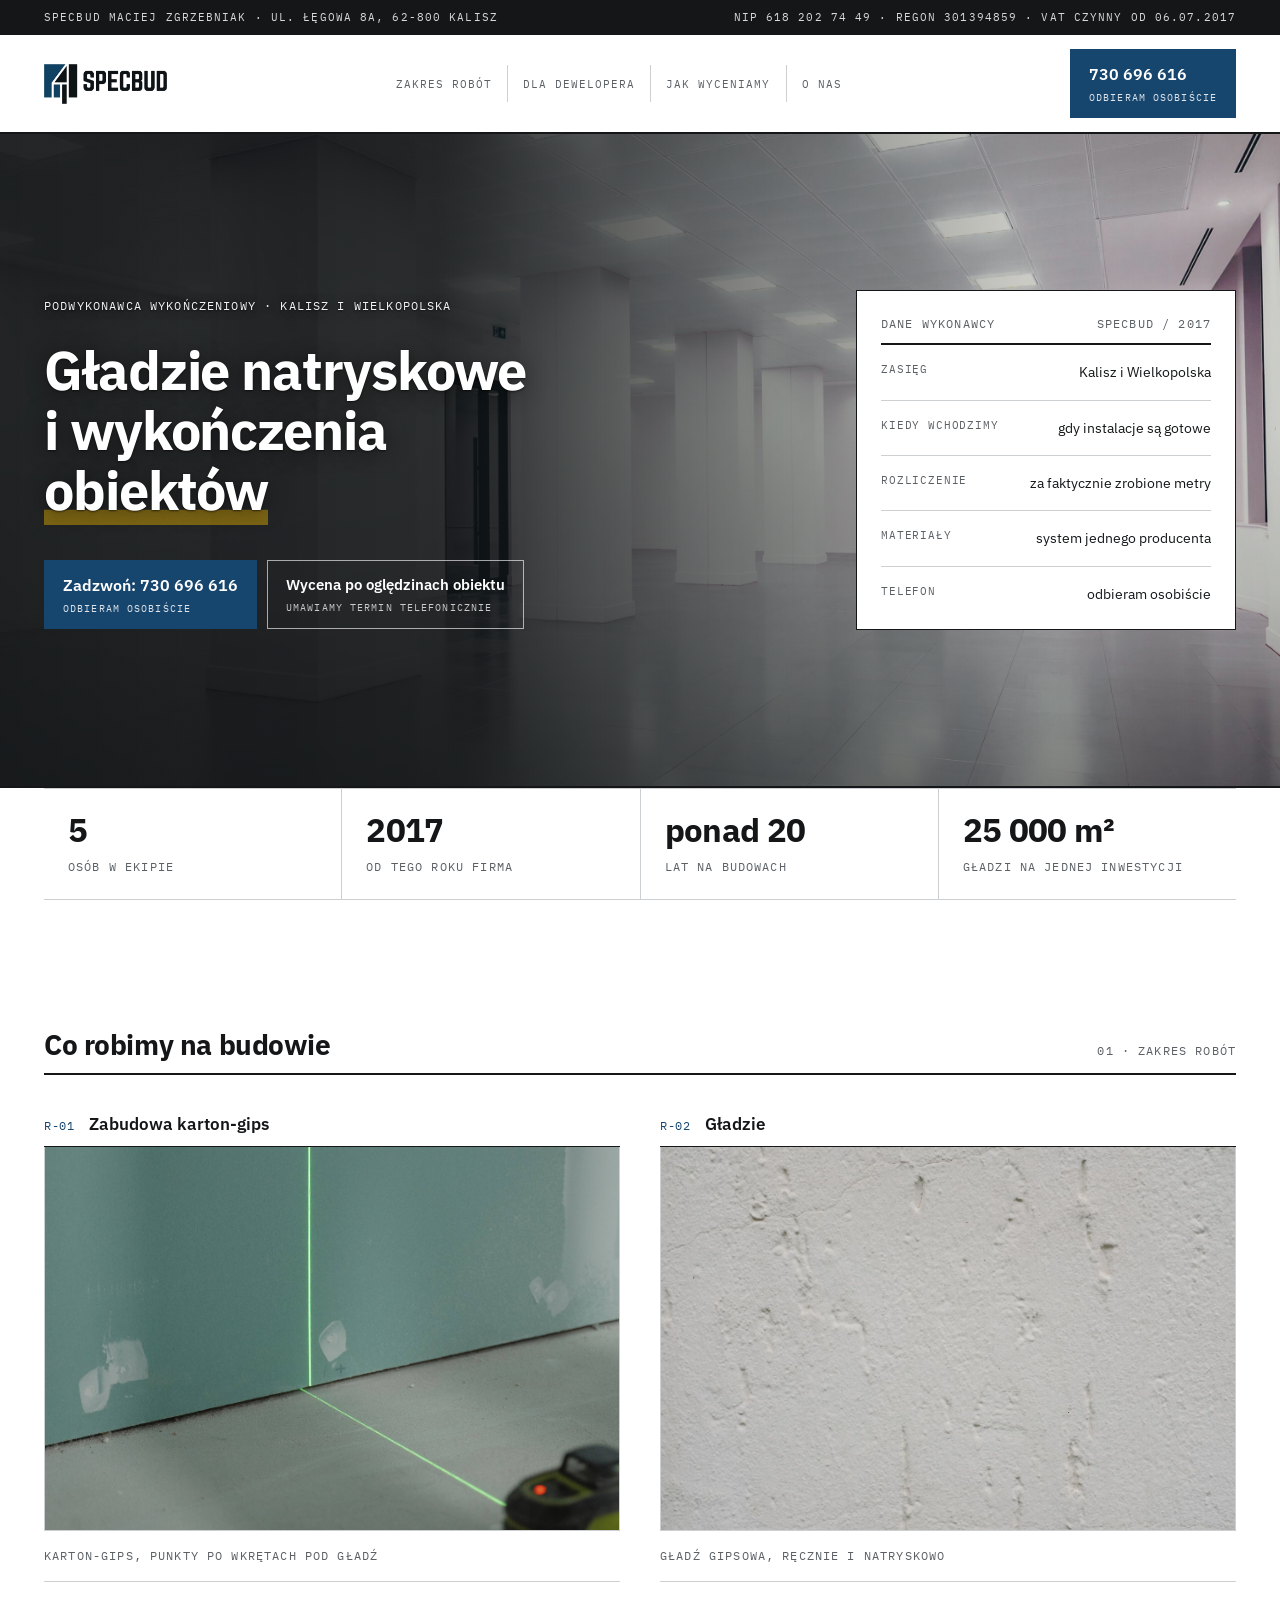
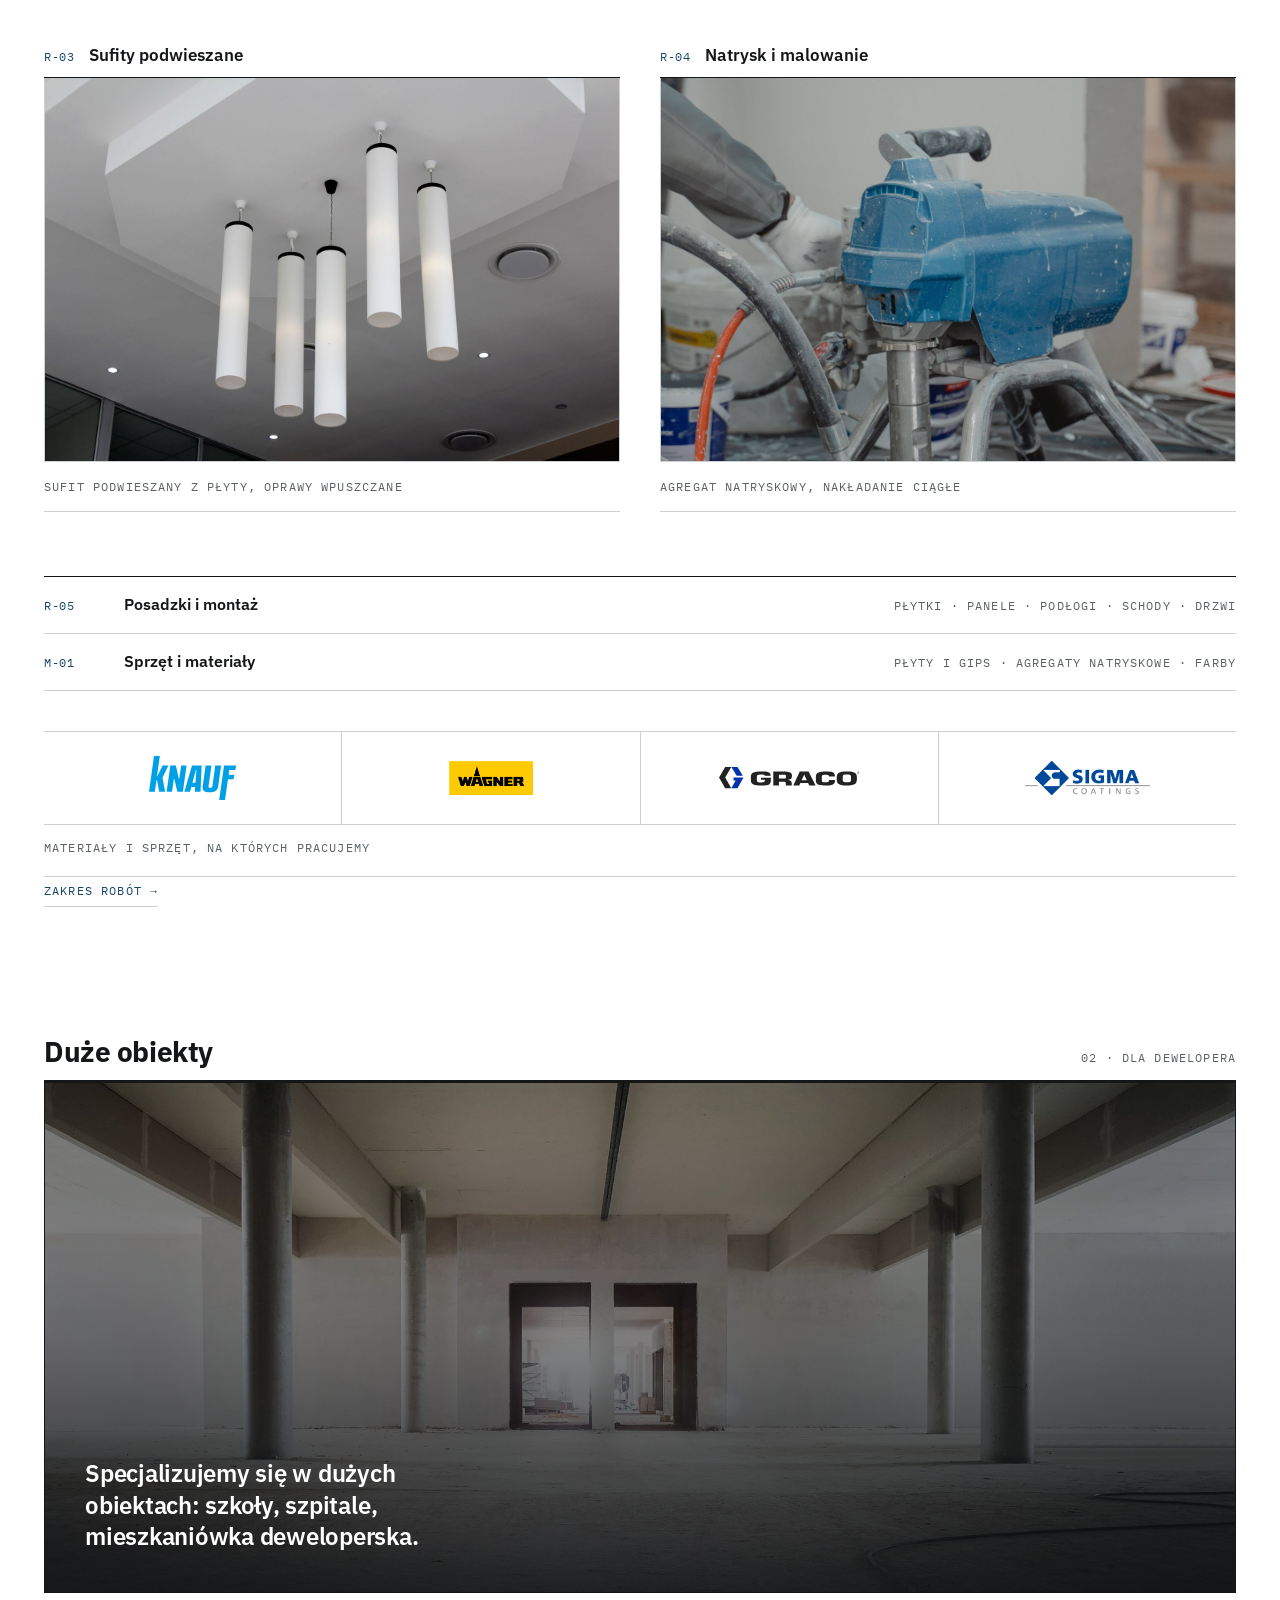
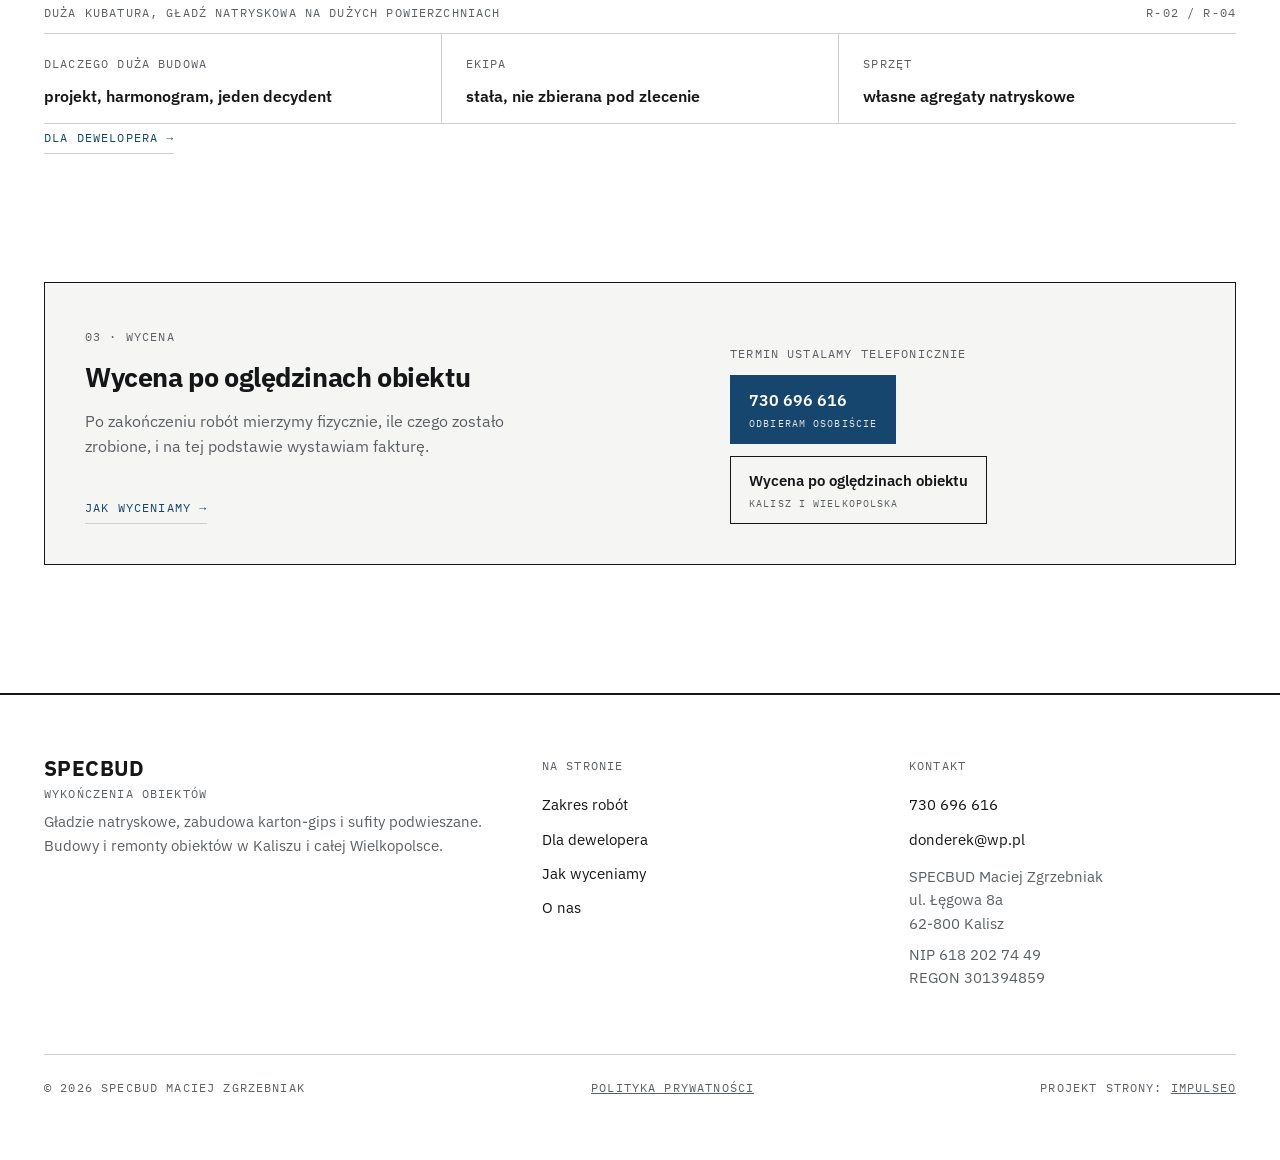
==== commit eef13941: "wydanie z 2026-09-02 19:05" ====
--- a/index.html
+++ b/index.html
@@ -29,7 +29,7 @@
       href="assets/fonty/ibm-plex-mono-latin-400-normal.woff2">
 <link rel="preload" as="image" href="img/hero.jpg" fetchpriority="high">
 <link rel="stylesheet" href="assets/rdzen.css?v=10">
-<link rel="stylesheet" href="assets/app.css?v=31">
+<link rel="stylesheet" href="assets/app.css?v=33">
 <script type="application/ld+json">
 {"@context":"https://schema.org","@type":"HomeAndConstructionBusiness",
 "name":"SPECBUD Maciej Zgrzebniak","alternateName":"SPECBUD","url":"https://specbud-wykonczenia-kalisz.pl/",
@@ -219,9 +219,17 @@
       <div class="wiersz">
         <span class="kod">M-01</span>
         <h3>Sprzęt i materiały</h3>
-        <span class="spec mono">Knauf · Wagner · Graco · Sigma</span>
-      </div>
-    </div>
+        <span class="spec mono">płyty i gips · agregaty natryskowe · farby</span>
+      </div>
+    </div>
+
+    <div class="marki marki--glowna">
+      <div><img class="m-knauf" src="img/marki/knauf.svg" alt="Knauf" width="283" height="143" loading="lazy" decoding="async"></div>
+      <div><img class="m-wagner" src="img/marki/wagner.png" alt="Wagner" width="300" height="122" loading="lazy" decoding="async"></div>
+      <div><img class="m-graco" src="img/marki/graco.svg" alt="Graco" width="160" height="25" loading="lazy" decoding="async"></div>
+      <div><img class="m-sigma" src="img/marki/sigma.png" alt="Sigma" width="760" height="206" loading="lazy" decoding="async"></div>
+    </div>
+    <span class="marki-etykieta mono">Materiały i sprzęt, na których pracujemy</span>
 
     <a class="wiecej" href="zakres-robot.html">Zakres robót →</a>
   </div>
--- a/assets/app.css
+++ b/assets/app.css
@@ -271,6 +271,14 @@
 .marki .m-graco{--h:22px}
 .marki-nota{display:block;padding-top:14px;color:var(--tekst2);font-size:.8rem;
   max-width:64ch}
+/* Wariant na stronę główną: ten sam pas, ale niższy i podpisany ETYKIETĄ MONO, nie zdaniem —
+   na głównej nie ma ani jednego akapitu poza jednym zdaniem przy wycenie (etap 5, punkt 2).
+   Pełne zdanie o znakach towarowych stoi przy tym samym pasie na „Zakres robót". */
+.marki--glowna > div{min-height:88px;padding-block:var(--o3)}
+.marki-etykieta{display:block;border-bottom:1px solid var(--linia2);line-height:1.5;
+  /* 20 px pod tekstem, nie 13: przy 420 px etykieta łamie się na dwie linijki i ogonki
+     „ą/ę" siadały na kresce (bramka: „tekst przyklejony do linii", pomiar 02.09). */
+  padding-block:14px 20px}
 
 /* ── WYCENA ────────────────────────────────────────────────────────────────── */
 .wycena{border:1px solid var(--linia);background:var(--pole);display:grid;
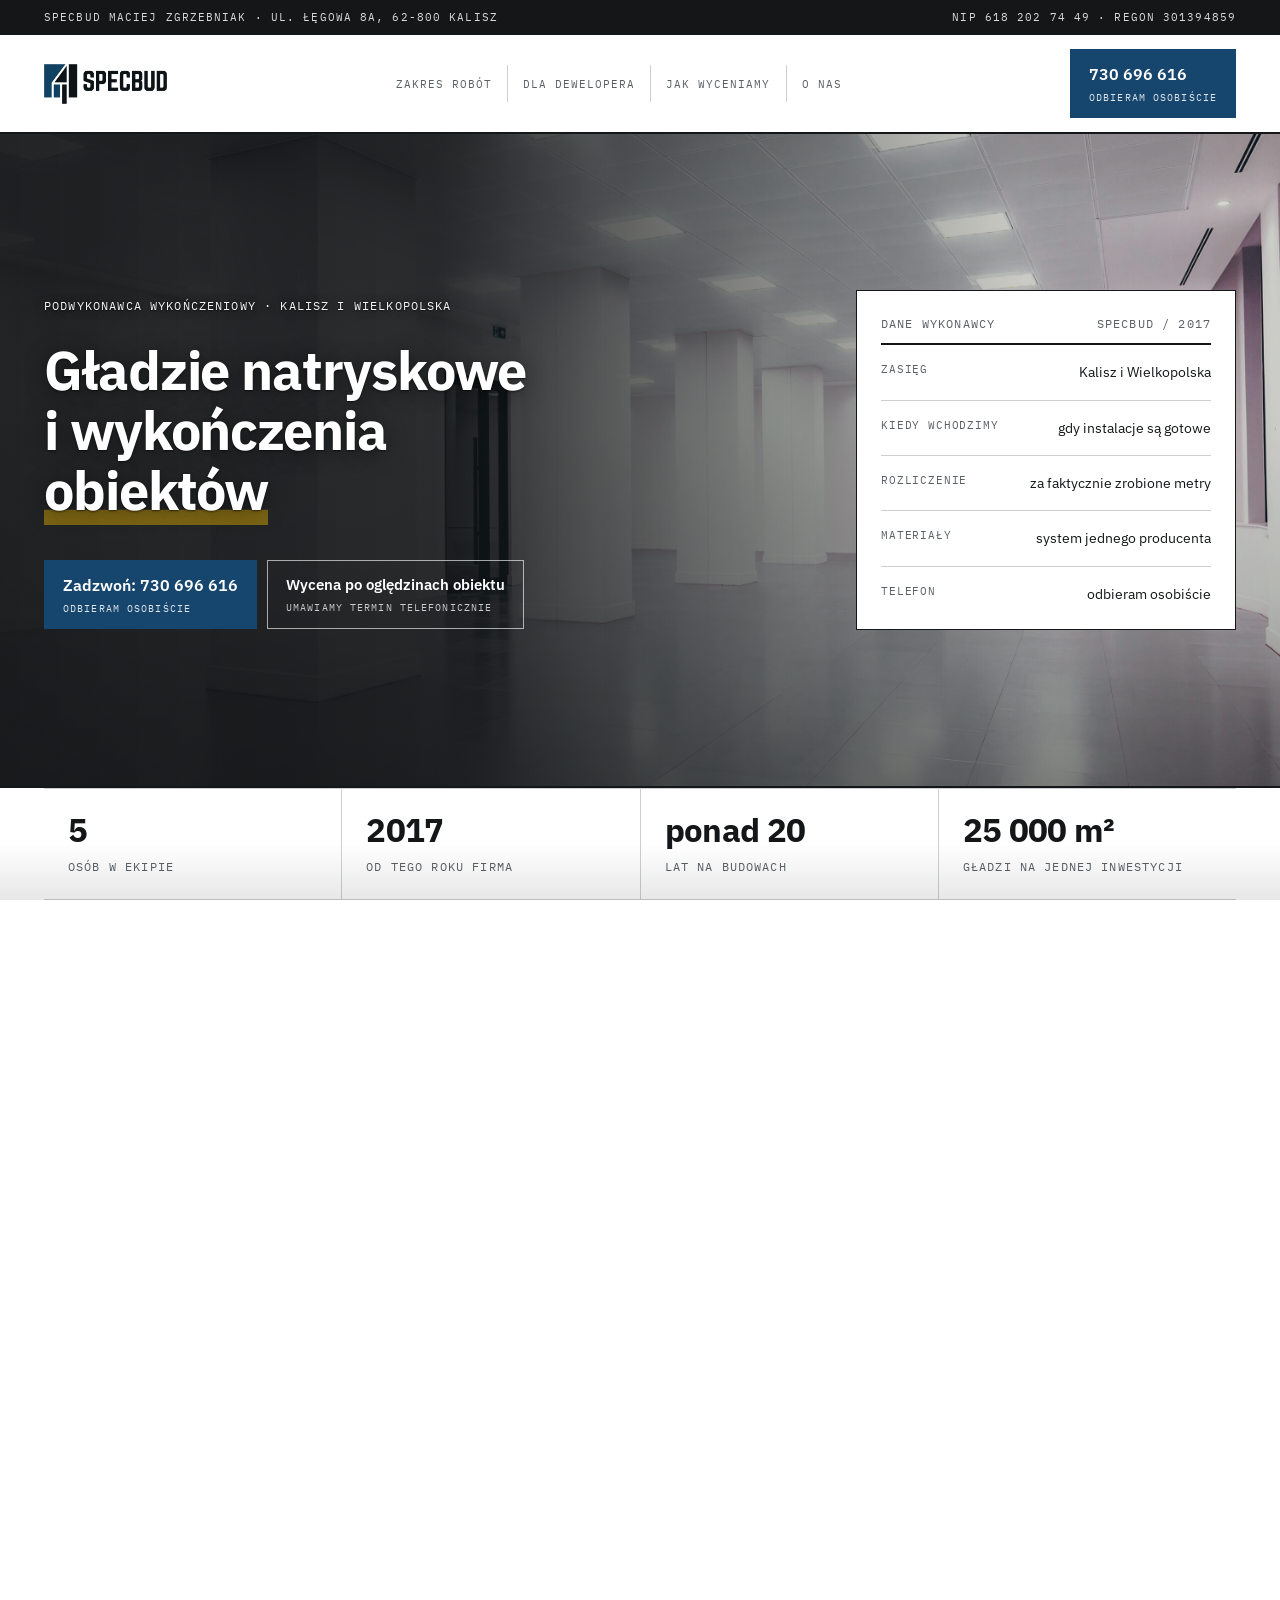
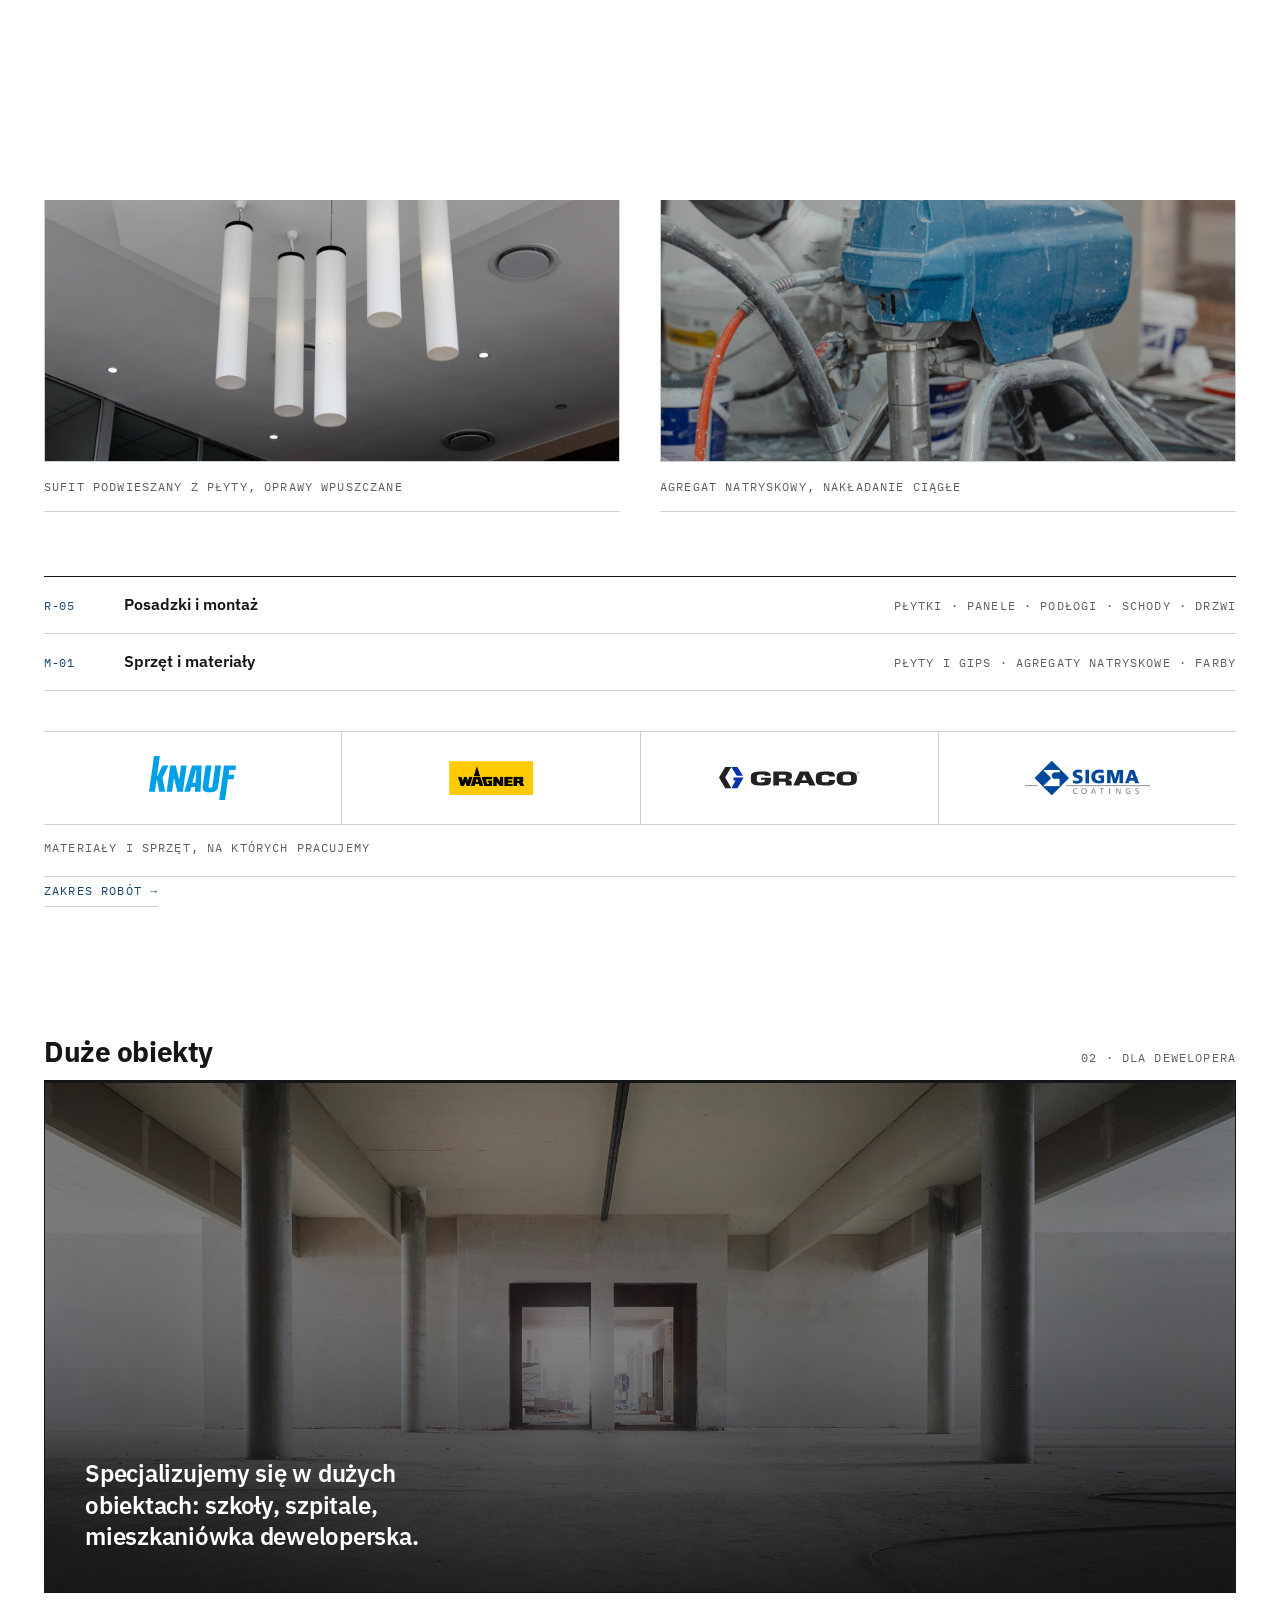
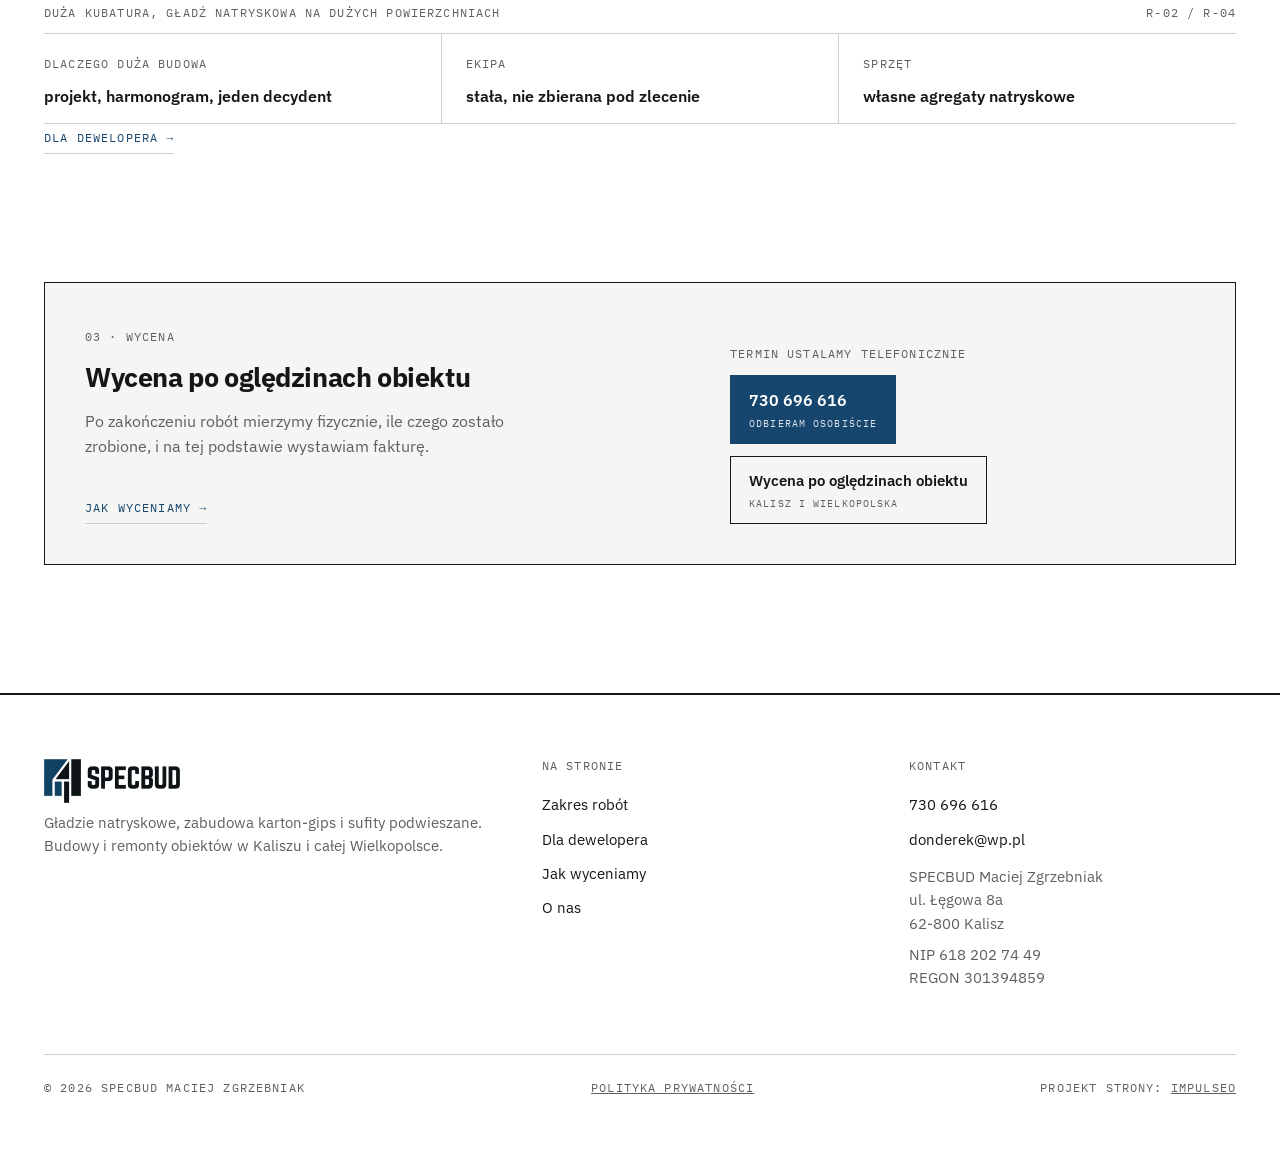
==== commit 5c92e2c2: "wydanie z 2026-09-02 19:28" ====
--- a/index.html
+++ b/index.html
@@ -29,7 +29,7 @@
       href="assets/fonty/ibm-plex-mono-latin-400-normal.woff2">
 <link rel="preload" as="image" href="img/hero.jpg" fetchpriority="high">
 <link rel="stylesheet" href="assets/rdzen.css?v=10">
-<link rel="stylesheet" href="assets/app.css?v=33">
+<link rel="stylesheet" href="assets/app.css?v=34">
 <script type="application/ld+json">
 {"@context":"https://schema.org","@type":"HomeAndConstructionBusiness",
 "name":"SPECBUD Maciej Zgrzebniak","alternateName":"SPECBUD","url":"https://specbud-wykonczenia-kalisz.pl/",
@@ -59,7 +59,7 @@
 <div class="pasek">
   <div class="wrap">
     <span>SPECBUD Maciej Zgrzebniak · ul. Łęgowa 8a, 62-800 Kalisz</span>
-    <span>NIP 618 202 74 49 · REGON 301394859<span class="pasek-vat"> · VAT czynny od 06.07.2017</span></span>
+    <span>NIP 618 202 74 49 · REGON 301394859</span>
   </div>
 </div>
 <header class="top">
@@ -295,7 +295,8 @@
   <div class="wrap">
     <div class="stopka">
       <div>
-        <div class="znak"><b>SPECBUD</b><span class="mono">Wykończenia obiektów</span></div>
+        <img class="stopka-znak" src="img/logo.png" width="958" height="311"
+          alt="SPECBUD - Wykończenia obiektów" loading="lazy" decoding="async">
         <p>Gładzie natryskowe, zabudowa karton-gips i sufity podwieszane.
           Budowy i remonty obiektów w Kaliszu i całej Wielkopolsce.</p>
       </div>
--- a/assets/app.css
+++ b/assets/app.css
@@ -326,6 +326,10 @@
    margines stopki dokładał drugie tyle i przed każdą stopką stał pusty pas ~280 px. */
 footer{border-top:2px solid var(--linia);margin-top:0;padding-block:var(--o5)}
 .stopka{display:grid;grid-template-columns:1.4fr 1fr 1fr;gap:var(--o5) var(--o4)}
+/* Znak w stopce: ten sam ciemny plik co w nagłówku — stopka stoi na białym tle strony,
+   więc jasna wersja nie jest potrzebna (i nie robimy drugiego pliku do pilnowania).
+   ⛔ Nie nadawać mu klasy `.znak` — tę przejmuje animacja kurtyny powitalnej. */
+.stopka-znak{display:block;height:44px;width:auto}
 .stopka h2{font-size:.72rem;font-family:var(--mono);letter-spacing:.1em;text-transform:uppercase;
   color:var(--tekst2);font-weight:400;margin-bottom:var(--o2)}
 .stopka p{color:var(--tekst2);font-size:.94rem;margin-top:var(--o1)}
@@ -391,7 +395,6 @@
   .nawigacja li{background:var(--tlo)}
   .nawigacja li+li{border-left:0}
   .nawigacja a{display:block;padding:13px 14px;font-size:.66rem;letter-spacing:.08em}
-  .pasek-vat{display:none}
   .liczby{grid-template-columns:repeat(2,1fr)}
   .liczby div{padding:var(--o3) var(--o2)}
   .wiersz{grid-template-columns:56px 1fr;gap:6px var(--o2)}
@@ -410,6 +413,7 @@
   .pasek-tel{display:block}
   body{padding-bottom:56px}
   .znak b{font-size:1.15rem}
+  .stopka-znak{height:36px}
   .top .znak img{height:32px}
   .przyciski .tel,.przyciski .wtorny{width:100%;text-align:center}
 }
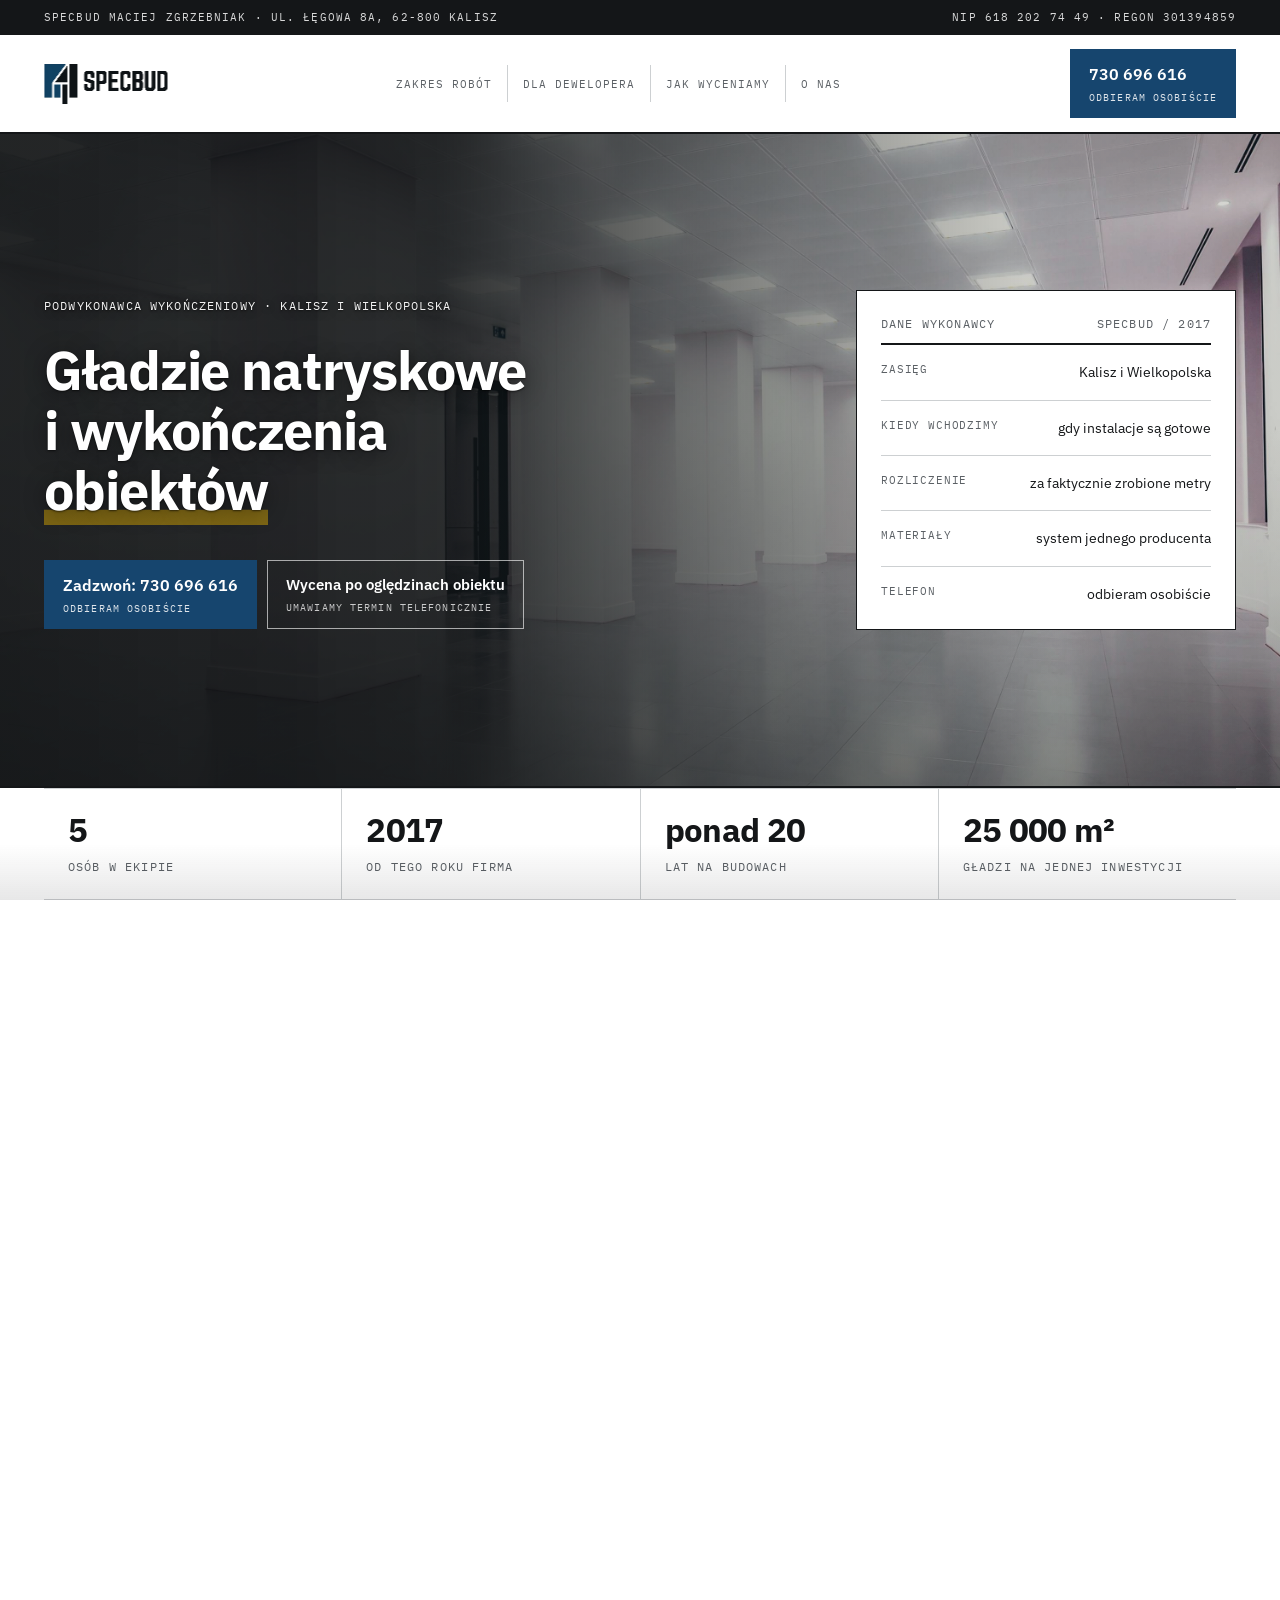
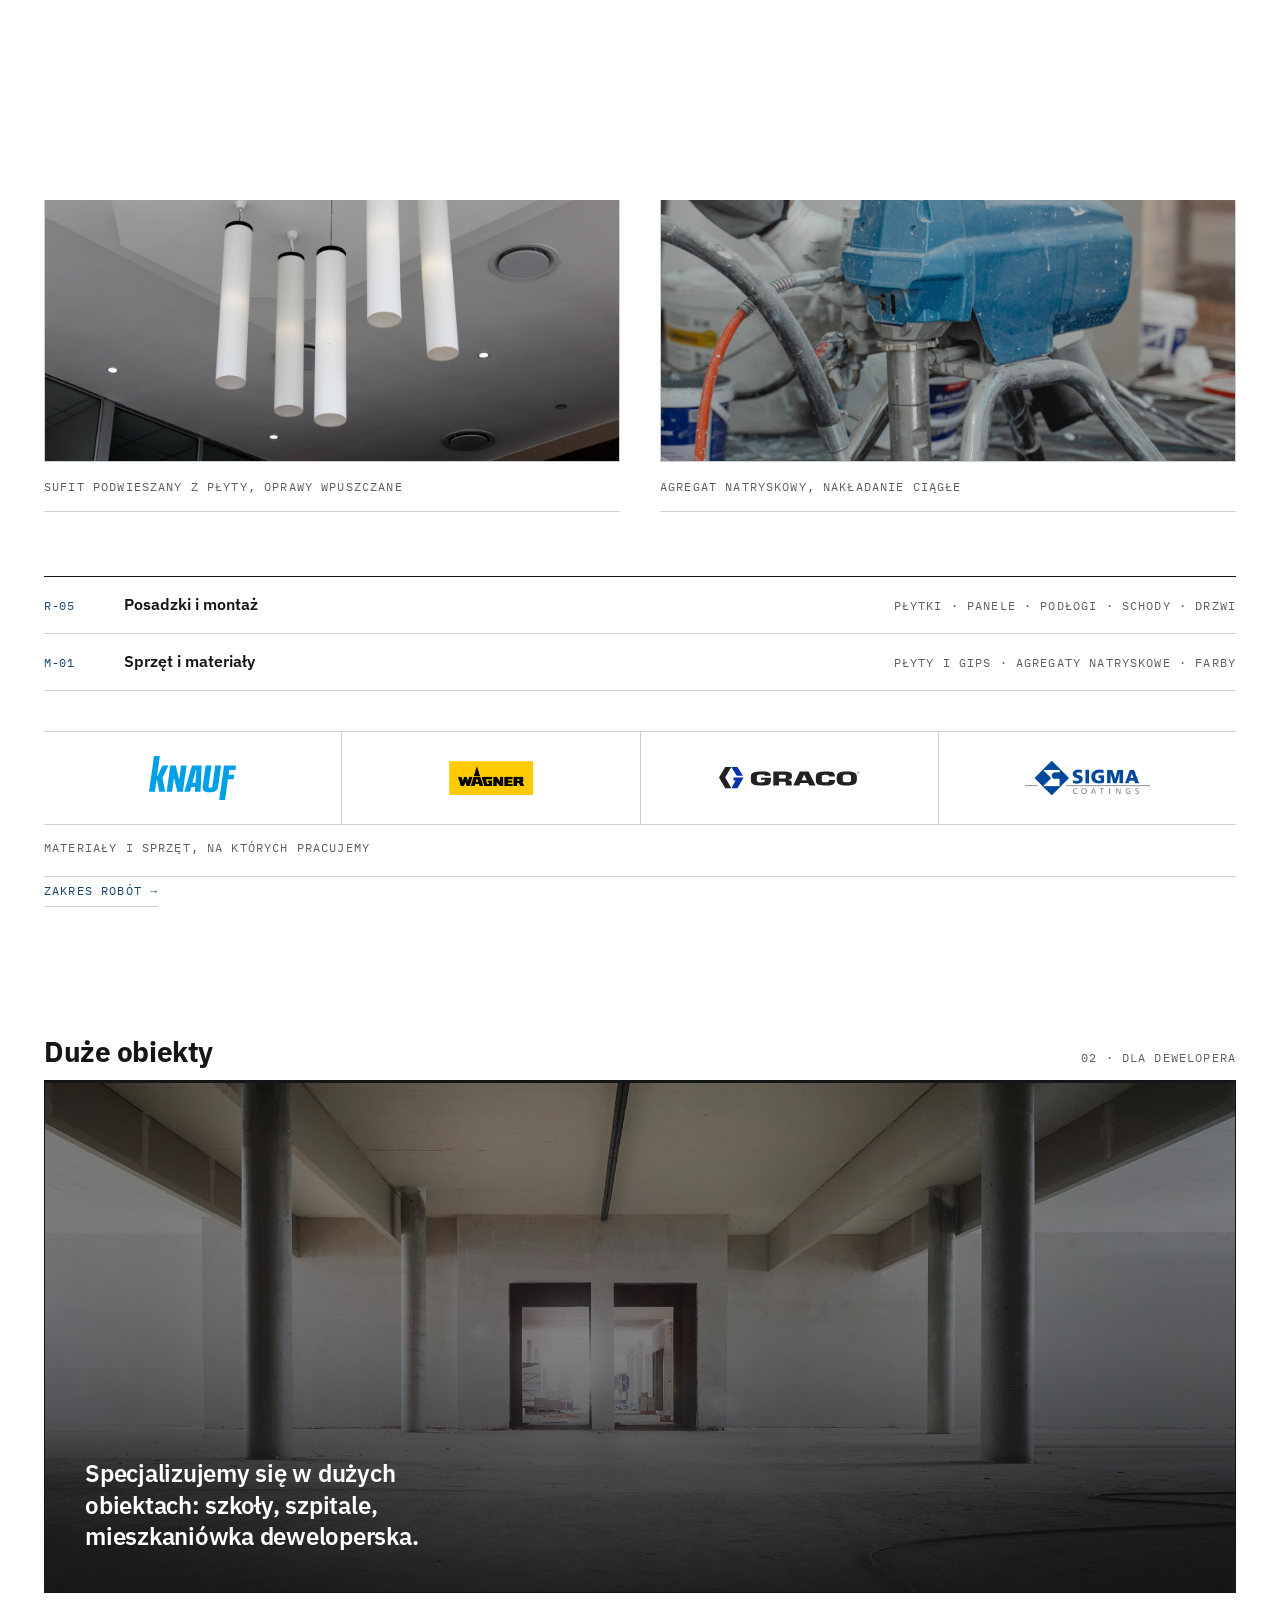
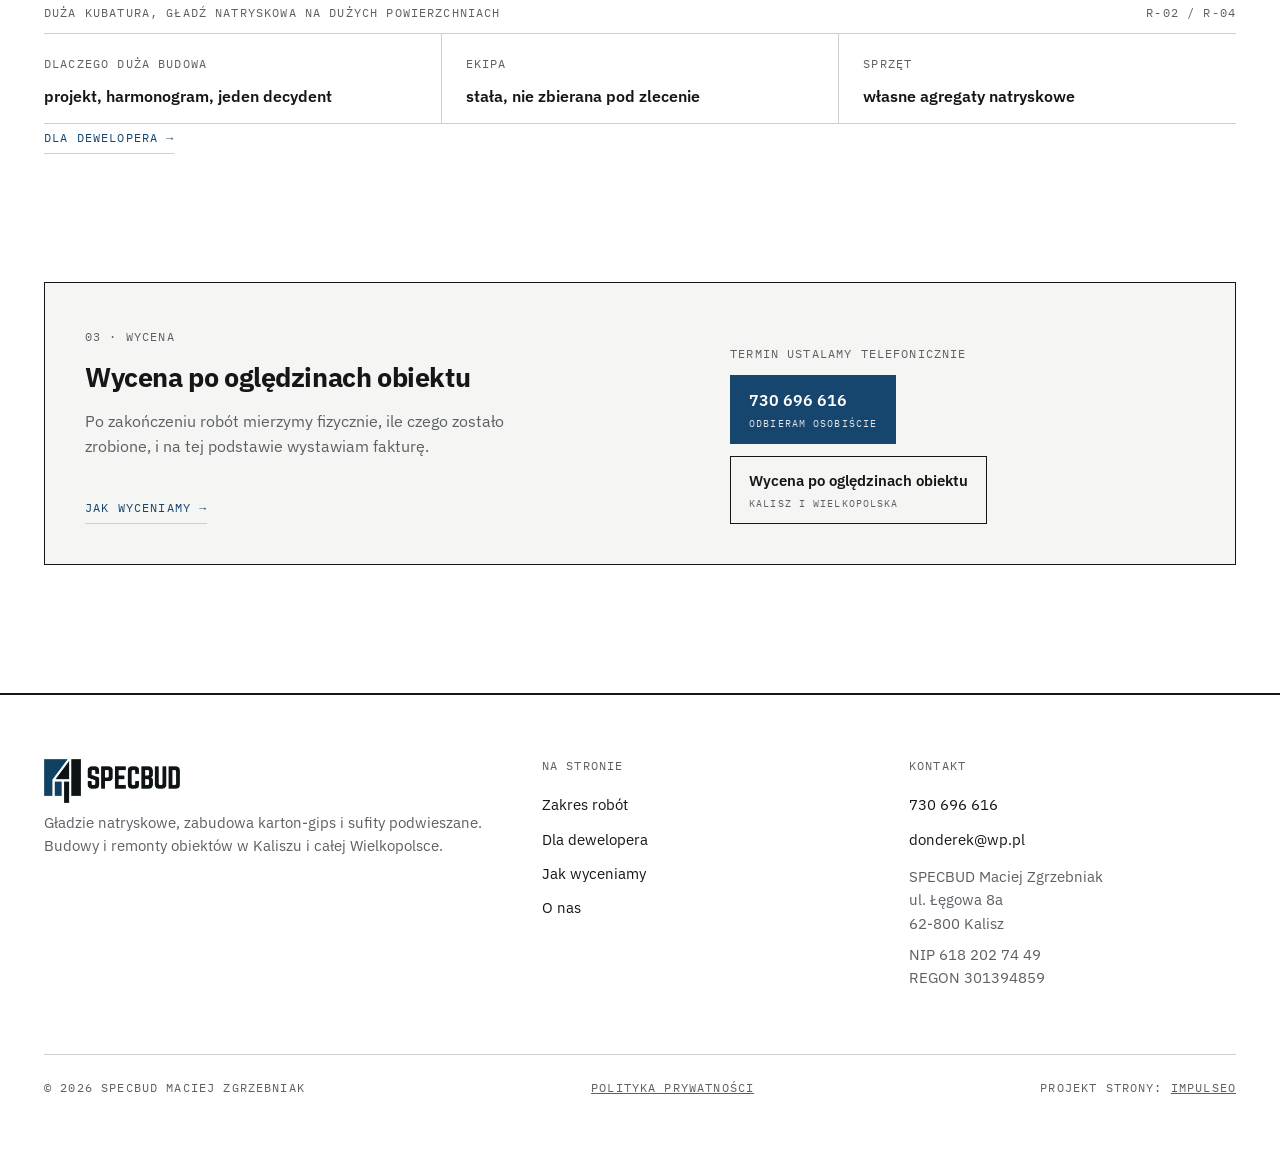
==== commit 600b4f7f: "wydanie z 2026-09-02 20:49" ====
--- a/index.html
+++ b/index.html
@@ -29,7 +29,7 @@
       href="assets/fonty/ibm-plex-mono-latin-400-normal.woff2">
 <link rel="preload" as="image" href="img/hero.jpg" fetchpriority="high">
 <link rel="stylesheet" href="assets/rdzen.css?v=10">
-<link rel="stylesheet" href="assets/app.css?v=34">
+<link rel="stylesheet" href="assets/app.css?v=35">
 <script type="application/ld+json">
 {"@context":"https://schema.org","@type":"HomeAndConstructionBusiness",
 "name":"SPECBUD Maciej Zgrzebniak","alternateName":"SPECBUD","url":"https://specbud-wykonczenia-kalisz.pl/",
@@ -82,8 +82,9 @@
   var h = document.documentElement;
   if (!h.classList.contains('intro-on')) return;
   var znak = document.querySelector('.znak');
+  var obraz = znak && znak.querySelector('img');
   function sprzataj(){ h.classList.remove('intro-on','intro-gra','intro-out'); }
-  if (!znak) { sprzataj(); return; }
+  if (!znak || !obraz) { sprzataj(); return; }
 
   var zdjete = false;
   function koniec(){
@@ -92,21 +93,31 @@
     setTimeout(sprzataj, 900);
   }
 
-  /* Pozycja DOCELOWA logo: na jedną klatkę zdejmujemy przesunięcie klasą `mierze`. */
+  /* Miejsce DOCELOWE logo (to w pasku): na jedną klatkę przywracamy obraz do stanu
+     z nagłówka klasą `mierze` i mierzymy właśnie JEGO, nie link dookoła. */
   znak.classList.add('mierze');
-  var r = znak.getBoundingClientRect();
+  var r = obraz.getBoundingClientRect();
   znak.classList.remove('mierze');
   if (!r.width || !r.height) { sprzataj(); return; }
-  /* ⚠️ Plik logo ma 958 px szerokości — powyżej tego pierwsza rzecz, którą widzi
-     klient, byłaby rozmyta. Stąd sufit 480 px. */
+
+  /* 🔴 Rozmiar logo NA KURTYNIE. Obraz dostaje go naprawdę (`width`/`height`),
+     a nie przez `transform:scale()` w górę — powiększana bitmapa była rozmyta na
+     telefonie (zgłoszone przez K. 02.09.2026). Sufit liczy się z PIKSELI PLIKU:
+     958 px podzielone przez gęstość ekranu, żeby przy DPR 3 nie brakło detalu. */
+  var dpr = Math.min(window.devicePixelRatio || 1, 3);
+  var sufitPliku = 958 / dpr;
   var cel = (innerWidth < 680) ? Math.min(innerWidth * 0.72, 320)
                                : Math.min(innerWidth * 0.42, 480);
-  var s = cel / r.width;
-  h.style.setProperty('--i-skala', s.toFixed(3));
-  h.style.setProperty('--i-dx', Math.round(innerWidth / 2 - (r.left + r.width / 2)) + 'px');
-  h.style.setProperty('--i-dy', Math.round(innerHeight / 2 - (r.top + r.height / 2)) + 'px');
-  h.style.setProperty('--i-w', Math.round(r.width * s) + 'px');
-  h.style.setProperty('--i-h', Math.round(r.height * s) + 'px');
+  cel = Math.max(r.width, Math.min(cel, sufitPliku));
+  var wys = cel * r.height / r.width;
+
+  h.style.setProperty('--i-baza-w', Math.round(r.width) + 'px');
+  h.style.setProperty('--i-w', Math.round(cel) + 'px');
+  h.style.setProperty('--i-h', Math.round(wys) + 'px');
+  /* Powrót do paska = pomniejszenie (zawsze < 1) plus dojazd na swoje miejsce. */
+  h.style.setProperty('--i-zmniejsz', (r.width / cel).toFixed(4));
+  h.style.setProperty('--i-px', Math.round(r.left + r.width / 2 - innerWidth / 2) + 'px');
+  h.style.setProperty('--i-py', Math.round(r.top + r.height / 2 - innerHeight / 2) + 'px');
 
   /* ⚠️ DWIE klatki. Po jednej przeglądarka sklei stan startowy ze świeżo
      ustawionymi zmiennymi i przejścia w ogóle nie widać. */
--- a/assets/app.css
+++ b/assets/app.css
@@ -81,13 +81,15 @@
   color:rgba(255,255,255,.84)}
 
 /* ── NAGŁÓWEK ──────────────────────────────────────────────────────────────── */
-.top{border-bottom:2px solid var(--linia);background:var(--tlo)}
+/* Wysokość logo w pasku siedzi w zmiennej, bo czyta ją też kurtyna powitalna:
+   po odegraniu wejścia obraz musi wrócić DOKŁADNIE do rozmiaru z nagłówka. */
+.top{border-bottom:2px solid var(--linia);background:var(--tlo);--znak-h:40px}
 .top .wrap{display:flex;align-items:center;justify-content:space-between;gap:var(--o3);
   padding-block:14px}
 .znak{text-decoration:none;display:block}
 /* Logo w nagłówku (od 02.09.2026). W STOPCE zostaje wersja pisana — na ciemnym tle
    ciemny znak by zniknął, a druga, jasna kopia pliku to drugi plik do pilnowania. */
-.top .znak img{display:block;height:40px;width:auto}
+.top .znak img{display:block;height:var(--znak-h,40px);width:auto}
 .znak b{display:block;font-size:1.3rem;font-weight:700;letter-spacing:.02em;line-height:1}
 .znak span{display:block;margin-top:5px}
 .nawigacja ul{display:flex;list-style:none}
@@ -414,7 +416,7 @@
   body{padding-bottom:56px}
   .znak b{font-size:1.15rem}
   .stopka-znak{height:36px}
-  .top .znak img{height:32px}
+  .top{--znak-h:32px}
   .przyciski .tel,.przyciski .wtorny{width:100%;text-align:center}
 }
 @media(max-width:640px){
@@ -650,40 +652,58 @@
    w opracowaniach o ekranach powitalnych wymienia się jako znamię taniej roboty.
    Zamiast tego maska (`clip-path`) plus rozmycie schodzące do ostrości.
    ⚠️ Lista filtrów MUSI mieć te same funkcje w każdym stanie, inaczej się nie
-   animuje — stąd poświata obecna od początku, tyle że przezroczysta. */
+   animuje — stąd poświata obecna od początku, tyle że przezroczysta.
+
+   🔴 SKALUJEMY W DÓŁ, NIGDY W GÓRĘ (poprawka 02.09.2026 — K. zgłosił rozmyte logo
+   na telefonie). Wcześniej obraz był rysowany w rozmiarze paska (98 × 32 px na
+   telefonie) i rozciągany `transform:scale(2.85)`. Przeglądarka rasteryzuje warstwę
+   w rozmiarze BAZOWYM — a `filter` na obrazie wymusza własną warstwę — więc przez
+   całe wejście na ekranie stała bitmapa o ~1/3 należnej gęstości. Teraz obraz
+   dostaje w kurtynie swój DOCELOWY rozmiar (`--i-w`/`--i-h`, liczony tak, by nie
+   przekroczyć natywnych 958 px pliku), a do paska wraca `scale()` mniejszym od 1.
+   Pomniejszanie nie rozmywa nigdy. */
 .znak{transform-origin:center center}
-.intro-on .znak{
-  transform:translate(var(--i-dx,0px),var(--i-dy,0px)) scale(calc(var(--i-skala,3) * 1.045));
-  will-change:transform;
-}
-.intro-on .znak img{clip-path:inset(0 100% 0 0);
-  filter:blur(14px) drop-shadow(0 0 14px rgba(255,255,255,0)) drop-shadow(0 0 30px rgba(255,255,255,0))}
-.intro-on.intro-gra .znak{
-  transform:translate(var(--i-dx,0px),var(--i-dy,0px)) scale(var(--i-skala,3));
-  transition:transform .5s cubic-bezier(.16,1,.3,1);
+/* Obraz wychodzi z układu strony na czas wejścia, więc `.znak` musi utrzymać jego
+   miejsce w pasku — bez tego nagłówek zapada się i podskakuje po zdjęciu kurtyny. */
+.intro-on .znak{display:block;width:var(--i-baza-w,120px);height:var(--znak-h,40px)}
+.intro-on .znak img{
+  position:fixed;left:50%;top:50%;margin:0;
+  width:var(--i-w,320px);height:var(--i-h,104px);max-width:none;
+  transform:translate(-50%,-50%) scale(1.045);
+  transform-origin:center center;will-change:transform;
+  clip-path:inset(0 100% 0 0);
+  filter:blur(14px) drop-shadow(0 0 14px rgba(255,255,255,0)) drop-shadow(0 0 30px rgba(255,255,255,0));
 }
 .intro-on.intro-gra .znak img{
+  transform:translate(-50%,-50%) scale(1);
   clip-path:inset(0 0 0 0);
   filter:blur(0px) drop-shadow(0 0 14px rgba(255,255,255,0)) drop-shadow(0 0 30px rgba(255,255,255,0));
-  transition:clip-path .5s cubic-bezier(.16,1,.3,1),filter .5s cubic-bezier(.16,1,.3,1);
-}
-/* Poświata w kolorze strony zapala się na czas przelotu: przez ułamek sekundy znak
-   musi przejść nad ciemnym hero, a jest niemal czarny — bez tego znika w kadrze.
-   Na bieli poświaty nie widać wcale, więc po wylądowaniu w pasku gaśnie sama. */
+  transition:transform .5s cubic-bezier(.16,1,.3,1),
+             clip-path .5s cubic-bezier(.16,1,.3,1),
+             filter .5s cubic-bezier(.16,1,.3,1);
+}
+/* Przelot do paska bierze spokojniejszą krzywą niż odsłona — logo ma dojechać,
+   a nie strzelić. Poświata w kolorze strony zapala się na czas przelotu: przez
+   ułamek sekundy znak idzie nad ciemnym hero, a jest niemal czarny. Na bieli
+   poświaty nie widać wcale, więc po wylądowaniu w pasku gaśnie sama. */
 .intro-on.intro-out .znak img{
+  transform:translate(calc(-50% + var(--i-px,0px)),calc(-50% + var(--i-py,0px)))
+            scale(var(--i-zmniejsz,.34));
   filter:blur(0px) drop-shadow(0 0 14px rgba(255,255,255,.95)) drop-shadow(0 0 30px rgba(255,255,255,.9));
-  transition:filter .16s linear;
-}
-/* Przelot do paska bierze spokojniejszą krzywą niż odsłona — logo ma dojechać,
-   a nie strzelić. */
-.intro-on.intro-out .znak{transform:none;transition:transform .72s cubic-bezier(.16,.84,.44,1)}
-/* Pomiar pozycji docelowej: skrypt na jedną klatkę zdejmuje przesunięcie. */
-.znak.mierze{transform:none!important;transition:none!important}
+  transition:transform .72s cubic-bezier(.16,.84,.44,1),filter .16s linear;
+}
+/* Pomiar miejsca docelowego: skrypt na jedną klatkę przywraca obraz do stanu z paska. */
+.znak.mierze{width:auto!important;height:auto!important}
+.znak.mierze img{position:static!important;transform:none!important;transition:none!important;
+  width:auto!important;height:var(--znak-h,40px)!important;
+  filter:none!important;clip-path:none!important}
 
 @media (prefers-reduced-motion:reduce){
   .intro-on #intro{display:none}
   .intro-on body{overflow:auto}
-  .intro-on .znak,.intro-on .znak img{transform:none!important;transition:none!important;
+  .intro-on .znak{width:auto;height:auto}
+  .intro-on .znak img{position:static!important;transform:none!important;transition:none!important;
+    width:auto!important;height:var(--znak-h,40px)!important;
     filter:none!important;clip-path:none!important}
   .intro-on .top{border-bottom-color:var(--linia)}
   .intro-on .top .nawigacja,.intro-on .top .tel{opacity:1}
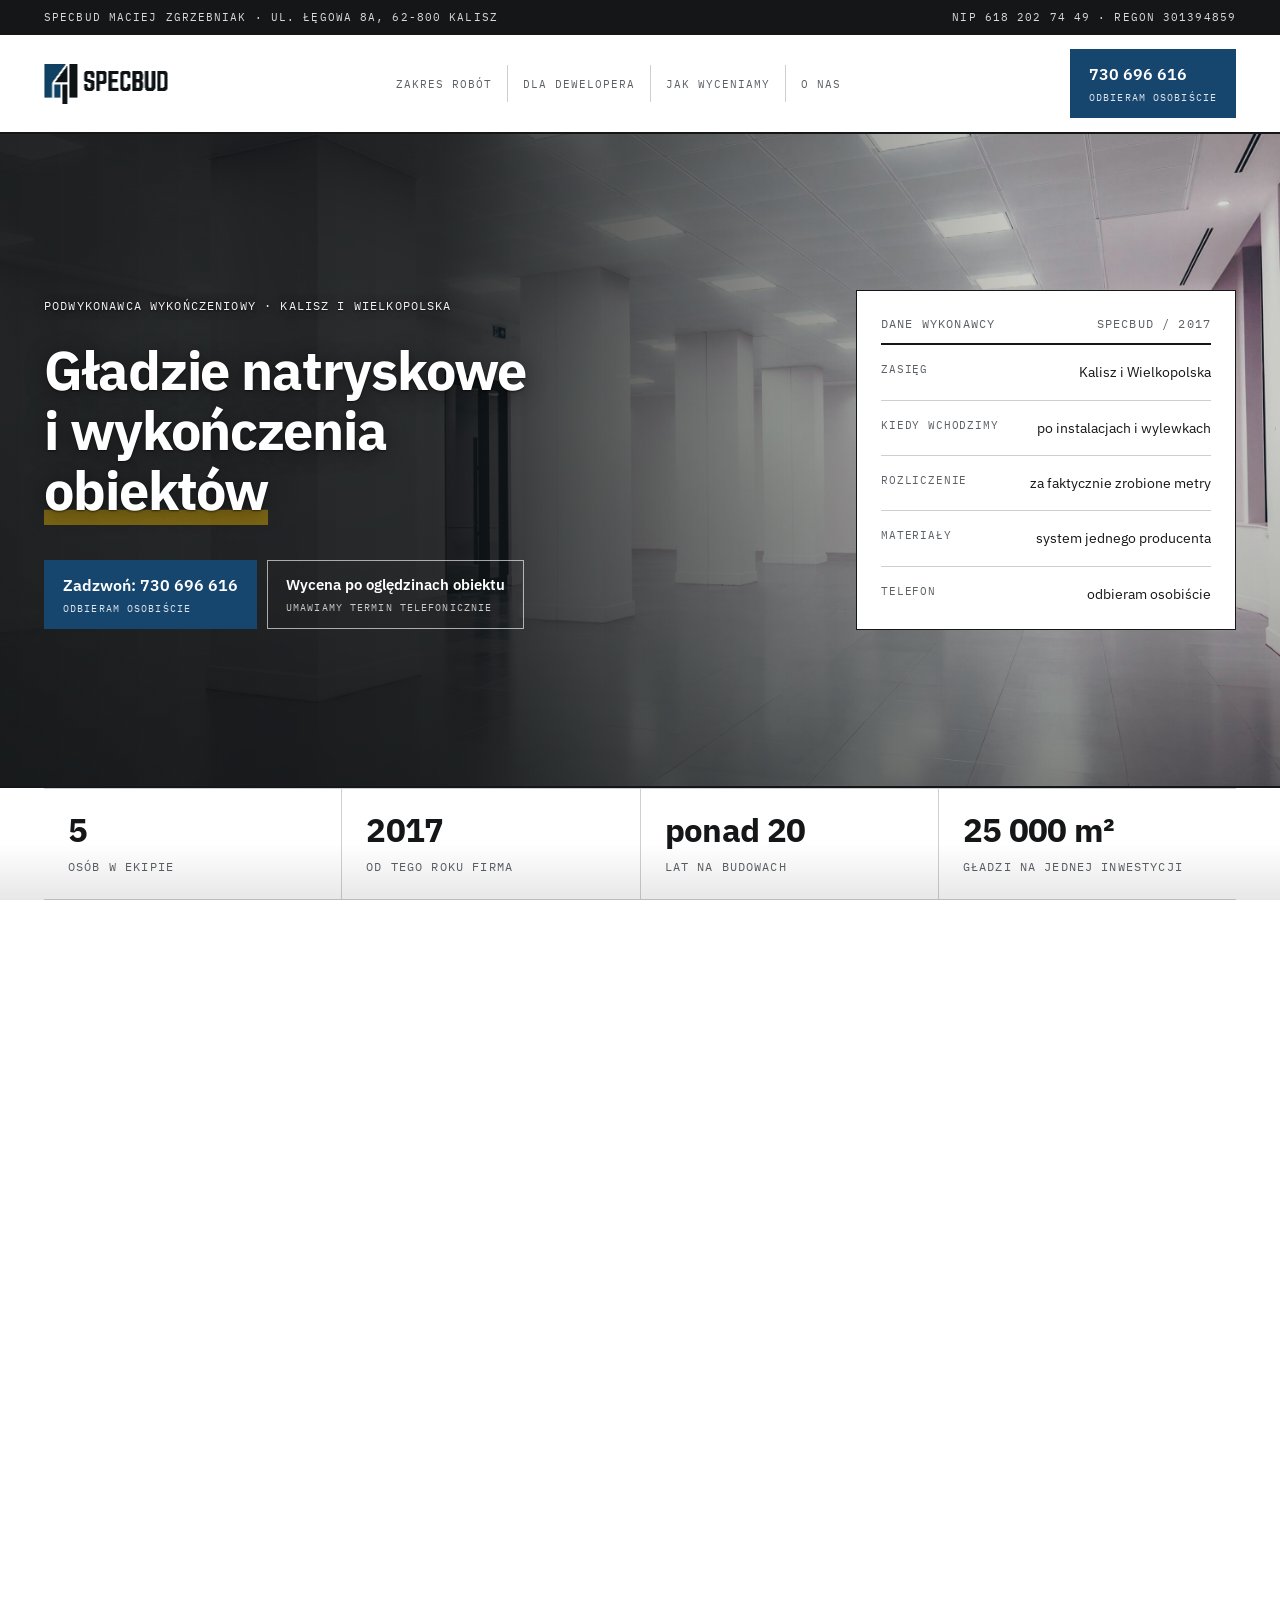
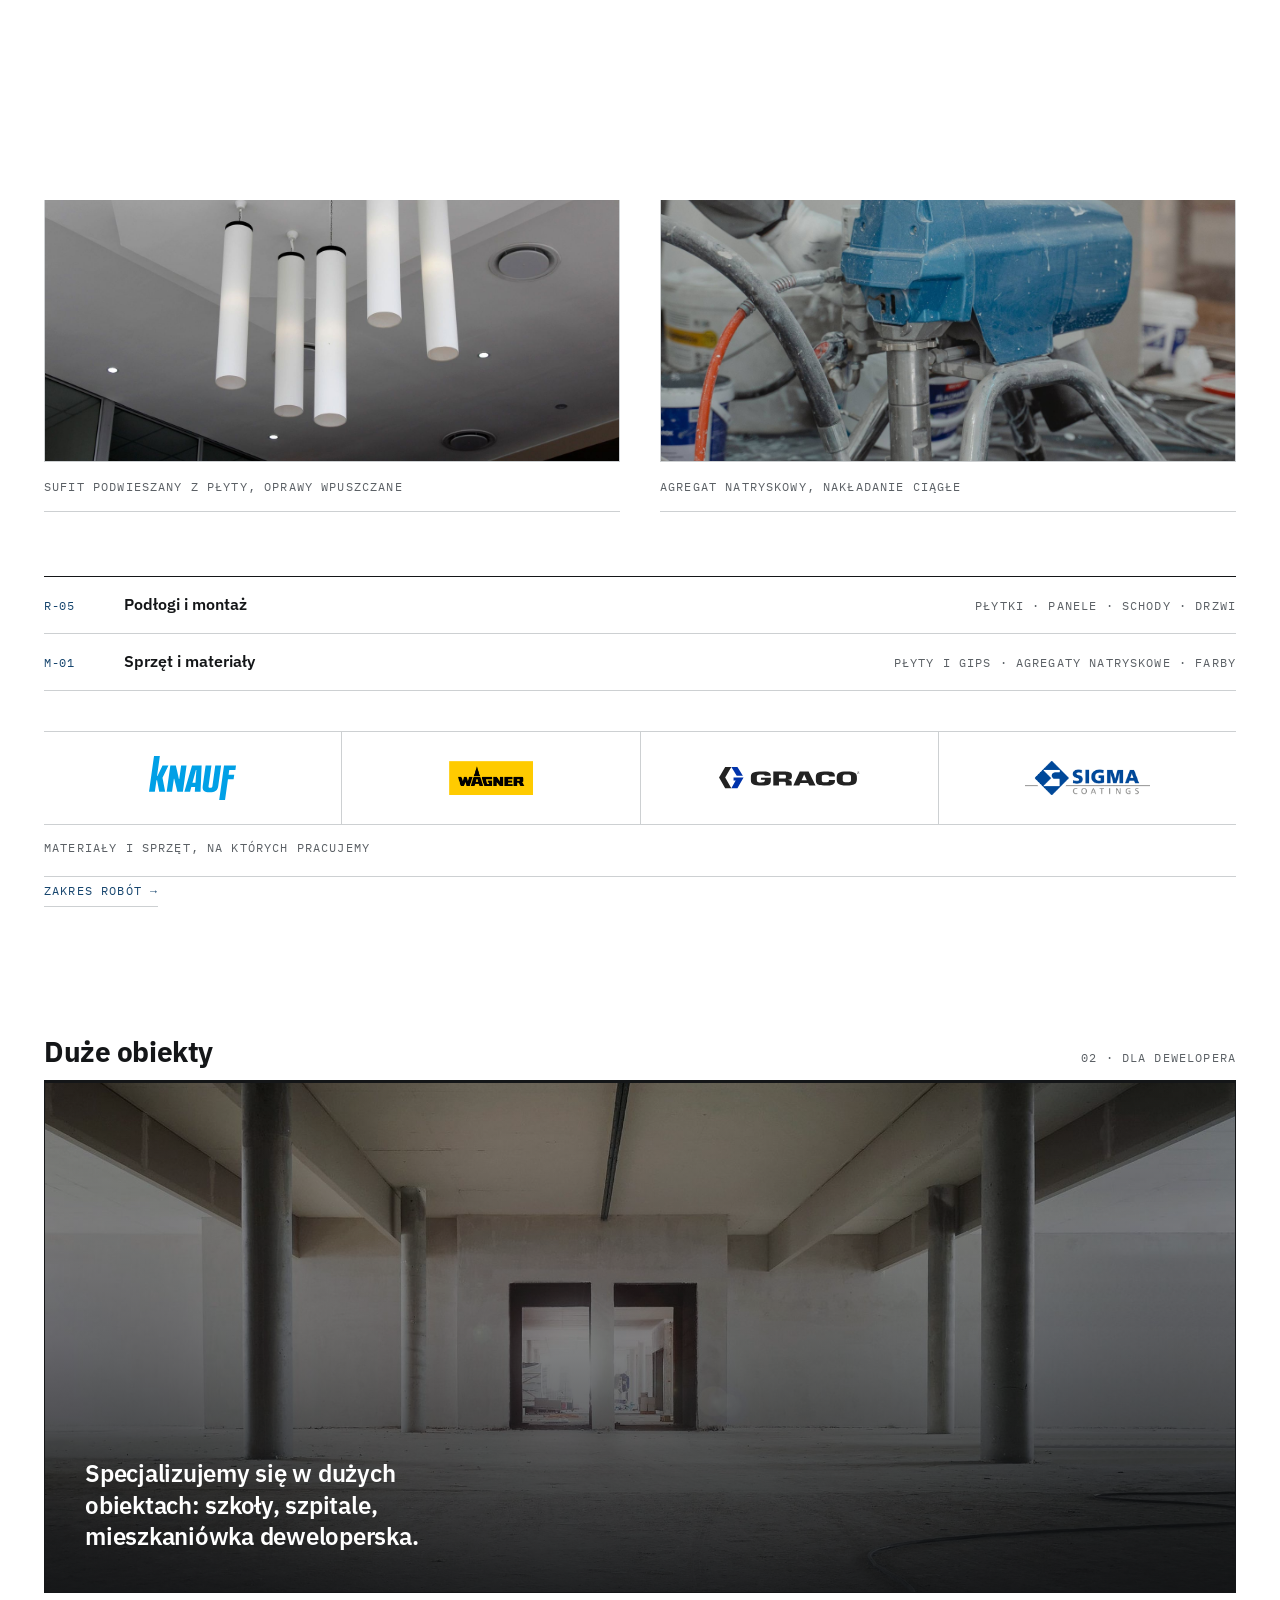
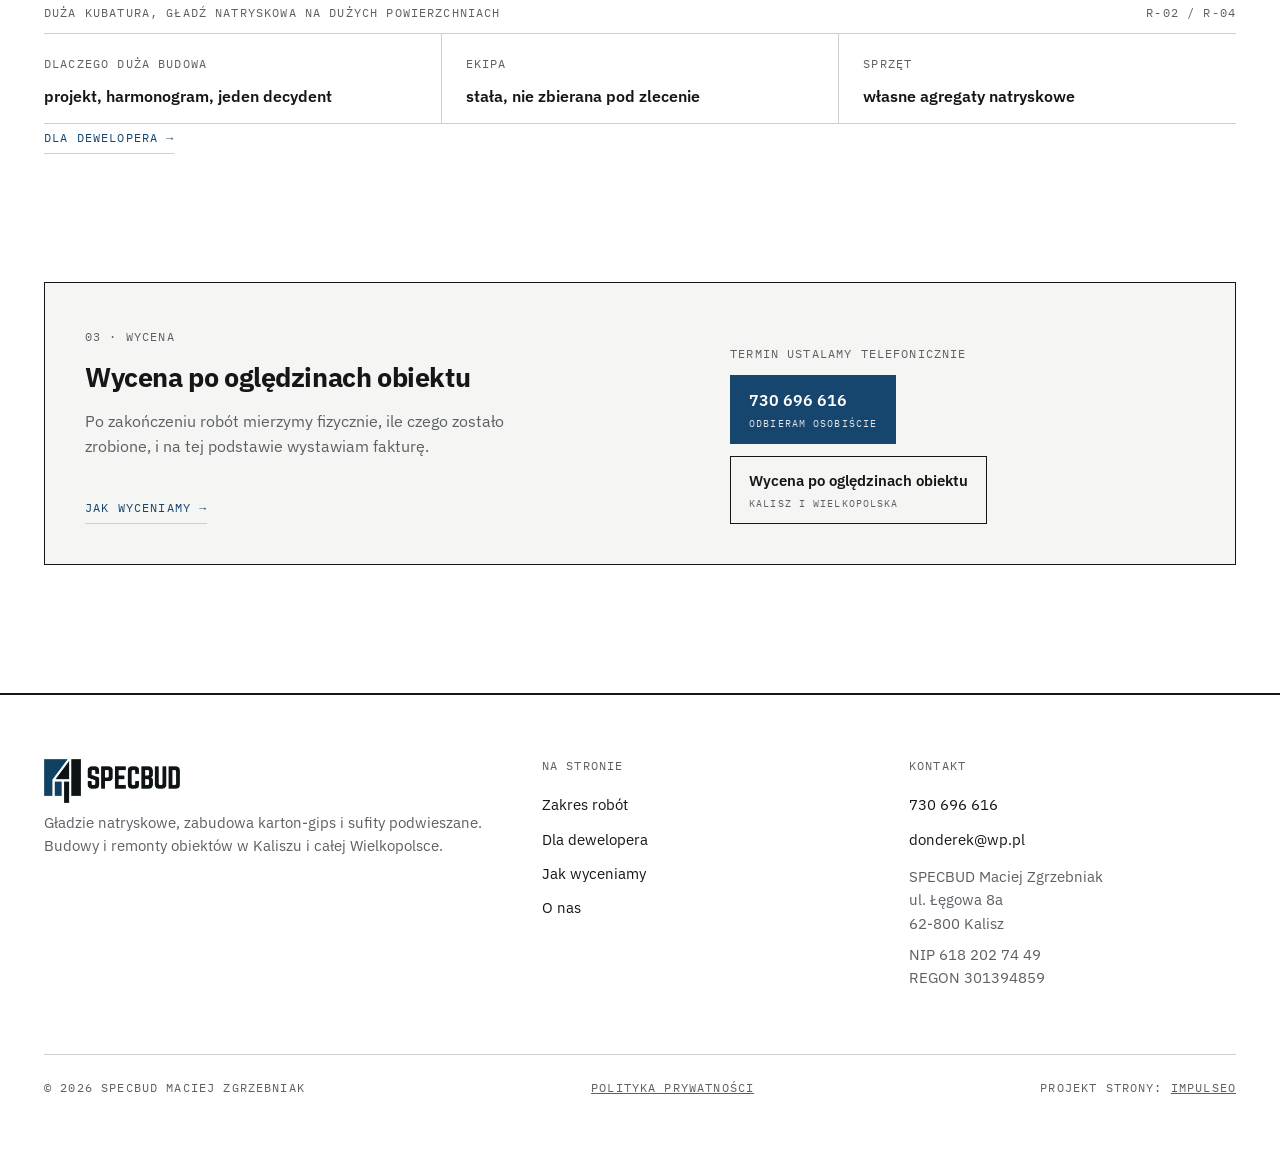
==== commit e3f4cdc2: "wydanie z 2026-09-02 21:42" ====
--- a/index.html
+++ b/index.html
@@ -29,7 +29,7 @@
       href="assets/fonty/ibm-plex-mono-latin-400-normal.woff2">
 <link rel="preload" as="image" href="img/hero.jpg" fetchpriority="high">
 <link rel="stylesheet" href="assets/rdzen.css?v=10">
-<link rel="stylesheet" href="assets/app.css?v=35">
+<link rel="stylesheet" href="assets/app.css?v=37">
 <script type="application/ld+json">
 {"@context":"https://schema.org","@type":"HomeAndConstructionBusiness",
 "name":"SPECBUD Maciej Zgrzebniak","alternateName":"SPECBUD","url":"https://specbud-wykonczenia-kalisz.pl/",
@@ -38,7 +38,7 @@
 "address":{"@type":"PostalAddress","streetAddress":"ul. Łęgowa 8a","postalCode":"62-800","addressLocality":"Kalisz","addressCountry":"PL"},
 "areaServed":["Kalisz","Ostrów Wielkopolski","Pleszew","Jarocin","Krotoszyn","Turek","Konin","Ostrzeszów","Sieradz","Wielkopolska"],
 "vatID":"PL6182027449","foundingDate":"2017-07-05"}
-</script><script>
+</script><script>document.documentElement.classList.add('js')</script><script>
 (function(){
   try{
     if (matchMedia('(prefers-reduced-motion:reduce)').matches) return;
@@ -66,7 +66,11 @@
   <div class="wrap">
     <a class="znak" href="index.html" aria-label="SPECBUD - strona główna"><img
       src="img/logo.png" width="958" height="311" alt="SPECBUD - Wykończenia obiektów"></a>
-    <nav class="nawigacja" aria-label="Główne">
+    <button class="burger" type="button" aria-expanded="false" aria-controls="menu-glowne">
+      <span class="burger-kreski" aria-hidden="true"><i></i><i></i><i></i></span>
+      <span>Menu</span>
+    </button>
+    <nav class="nawigacja nav" id="menu-glowne" aria-label="Główne">
       <ul>
         <li><a href="zakres-robot.html">Zakres robót</a></li>
         <li><a href="dla-dewelopera.html">Dla dewelopera</a></li>
@@ -171,7 +175,7 @@
         <div class="tyt"><span class="mono">Dane wykonawcy</span><span class="mono">SPECBUD / 2017</span></div>
         <table>
           <tr><th>Zasięg</th><td>Kalisz i Wielkopolska</td></tr>
-          <tr><th>Kiedy wchodzimy</th><td>gdy instalacje są gotowe</td></tr>
+          <tr><th>Kiedy wchodzimy</th><td>po instalacjach i wylewkach</td></tr>
           <tr><th>Rozliczenie</th><td>za faktycznie zrobione metry</td></tr>
           <tr><th>Materiały</th><td>system jednego producenta</td></tr>
           <tr><th>Telefon</th><td>odbieram osobiście</td></tr>
@@ -224,8 +228,8 @@
     <div class="wiersze">
       <div class="wiersz">
         <span class="kod">R-05</span>
-        <h3>Posadzki i montaż</h3>
-        <span class="spec mono">płytki · panele · podłogi · schody · drzwi</span>
+        <h3>Podłogi i montaż</h3>
+        <span class="spec mono">płytki · panele · schody · drzwi</span>
       </div>
       <div class="wiersz">
         <span class="kod">M-01</span>
--- a/assets/app.css
+++ b/assets/app.css
@@ -90,6 +90,22 @@
 /* Logo w nagłówku (od 02.09.2026). W STOPCE zostaje wersja pisana — na ciemnym tle
    ciemny znak by zniknął, a druga, jasna kopia pliku to drugi plik do pilnowania. */
 .top .znak img{display:block;height:var(--znak-h,40px);width:auto}
+/* Przycisk MENU — tylko telefon (poniżej 760 px). Na komputerze wszystkie cztery pozycje
+   stoją w pasku, więc ukryty. Napis obok kresek jest CELOWY: sama ikona bywa czytana jako
+   ozdoba, a to była uwaga K. z 02.09.2026 („osoba może nie wiedzieć, że to są podstrony"). */
+.burger{display:none;align-items:center;gap:9px;order:2;margin-left:auto;
+  background:none;border:1px solid var(--linia);padding:8px 12px;cursor:pointer;
+  color:var(--tekst);font:600 .68rem/1 var(--mono);letter-spacing:.12em;text-transform:uppercase}
+.burger-kreski{display:block;width:17px;height:12px;position:relative}
+.burger-kreski i{position:absolute;left:0;width:100%;height:2px;background:var(--tekst);
+  transition:transform .26s var(--ease),opacity .16s linear}
+.burger-kreski i:nth-child(1){top:0}
+.burger-kreski i:nth-child(2){top:5px}
+.burger-kreski i:nth-child(3){top:10px}
+/* Otwarte = krzyżyk. Bez tego nie widać, że drugie kliknięcie zamyka. */
+.burger[aria-expanded="true"] .burger-kreski i:nth-child(1){transform:translateY(5px) rotate(45deg)}
+.burger[aria-expanded="true"] .burger-kreski i:nth-child(2){opacity:0}
+.burger[aria-expanded="true"] .burger-kreski i:nth-child(3){transform:translateY(-5px) rotate(-45deg)}
 .znak b{display:block;font-size:1.3rem;font-weight:700;letter-spacing:.02em;line-height:1}
 .znak span{display:block;margin-top:5px}
 .nawigacja ul{display:flex;list-style:none}
@@ -387,16 +403,36 @@
 @media(max-width:760px){
   :root{--marg:20px}
   .top .wrap{flex-wrap:wrap;gap:var(--o2)}
-  /* Cztery pozycje nie mieszczą się w jednej linii na telefonie — ostatnia ucinała się
-     na krawędzi i wyglądała jak błąd. Siatka 2 × 2 z kreskami 1 px mieści się zawsze
-     i jest tym samym językiem, co pas liczb. */
+  /* MENU POD PRZYCISKIEM (02.09.2026, prośba K.). Wcześniej cztery pozycje stały jako
+     siatka 2 × 2 pod logo — mieściły się, ale czytały się jak pasek etykiet, nie jak
+     odnośniki do podstron („nieintuicyjne, osoba może nie wiedzieć, że to są podstrony").
+     Dziś: przycisk MENU w pasku, a pozycje rozwijają się JEDNA POD DRUGĄ, każda ze
+     strzałką — pionowa lista czyta się jak spis treści, a nie jak kafelki.
+     🔴 Zwijamy WYŁĄCZNIE pod klasą `.js`: gdy skrypt nie wstanie, menu zostaje otwarte
+     i klient i tak wejdzie na podstrony. */
+  .burger{display:inline-flex}
   .nawigacja{order:3;width:100%;margin-inline:calc(var(--marg) * -1);
     padding-inline:var(--marg)}
-  .nawigacja ul{display:grid;grid-template-columns:1fr 1fr;gap:1px;background:var(--linia2);
-    border-top:1px solid var(--linia2)}
-  .nawigacja li{background:var(--tlo)}
+  .js .nawigacja{max-height:0;overflow:hidden;
+    transition:max-height .34s cubic-bezier(.16,1,.3,1)}
+  .js .nawigacja.is-open{max-height:60vh}
+  .nawigacja ul{display:block;background:none;border-top:1px solid var(--linia2)}
+  .nawigacja li{background:var(--tlo);border-bottom:1px solid var(--linia2)}
   .nawigacja li+li{border-left:0}
-  .nawigacja a{display:block;padding:13px 14px;font-size:.66rem;letter-spacing:.08em}
+  /* Strzałka przy prawej krawędzi: jedyny znak, który mówi „to prowadzi dalej", a nie
+     „to etykieta". ⚠️ Selektor MUSI być `a:not(.btn)` — pod tym samym rdzeń ustawia
+     `display:inline-flex`, a przy `inline-flex` pozycja nie zajmuje całej szerokości
+     i `space-between` nie ma czego rozsunąć (strzałka lepi się do tekstu). */
+  .nawigacja a:not(.btn){display:flex;align-items:center;justify-content:space-between;
+    padding:15px 2px;font-size:.72rem;letter-spacing:.09em;color:var(--tekst)}
+  .nawigacja a:not(.btn)::before{content:"→";font-family:var(--mono);color:var(--akcent);
+    order:2;margin-left:var(--o2);transform:none}
+  /* Podkreślenie z rdzenia jest zjawiskiem hovera na komputerze — na liście przeszkadza. */
+  .nawigacja a:not(.btn)::after{content:none}
+  .nawigacja a[aria-current="page"]{color:var(--akcent);font-weight:600}
+  /* Telefon w pasku zabrałby miejsce przyciskowi, a ten sam numer stoi na przyklejonym
+     pasku na dole ekranu (`.pasek-tel`) — jest pod kciukiem przez cały czas. */
+  .top .tel{display:none}
   .liczby{grid-template-columns:repeat(2,1fr)}
   .liczby div{padding:var(--o3) var(--o2)}
   .wiersz{grid-template-columns:56px 1fr;gap:6px var(--o2)}
@@ -642,9 +678,10 @@
 /* Nagłówek nad zasłoną, ale widoczne jest z niego TYLKO logo. Kreska pod paskiem
    znika na czas wejścia — inaczej przez białą kurtynę idzie czarna linia. */
 .intro-on .top{position:relative;z-index:301;border-bottom-color:transparent}
-.intro-on .top .nawigacja,.intro-on .top .tel{opacity:0}
+.intro-on .top .nawigacja,.intro-on .top .tel,.intro-on .top .burger{opacity:0}
 .intro-on.intro-out .top{border-bottom-color:var(--linia);transition:border-color .4s linear .3s}
-.intro-on.intro-out .top .nawigacja,.intro-on.intro-out .top .tel{
+.intro-on.intro-out .top .nawigacja,.intro-on.intro-out .top .tel,
+.intro-on.intro-out .top .burger{
   opacity:1;transition:opacity .5s var(--ease) .3s;
 }
 
@@ -706,5 +743,11 @@
     width:auto!important;height:var(--znak-h,40px)!important;
     filter:none!important;clip-path:none!important}
   .intro-on .top{border-bottom-color:var(--linia)}
-  .intro-on .top .nawigacja,.intro-on .top .tel{opacity:1}
-}
+  .intro-on .top .nawigacja,.intro-on .top .tel,.intro-on .top .burger{opacity:1}
+}
+
+/* Rozwijanie menu bez ruchu dla osób, które go sobie wyłączyły. */
+@media (prefers-reduced-motion:reduce){
+  .js .nawigacja{transition:none}
+  .burger-kreski i{transition:none}
+}
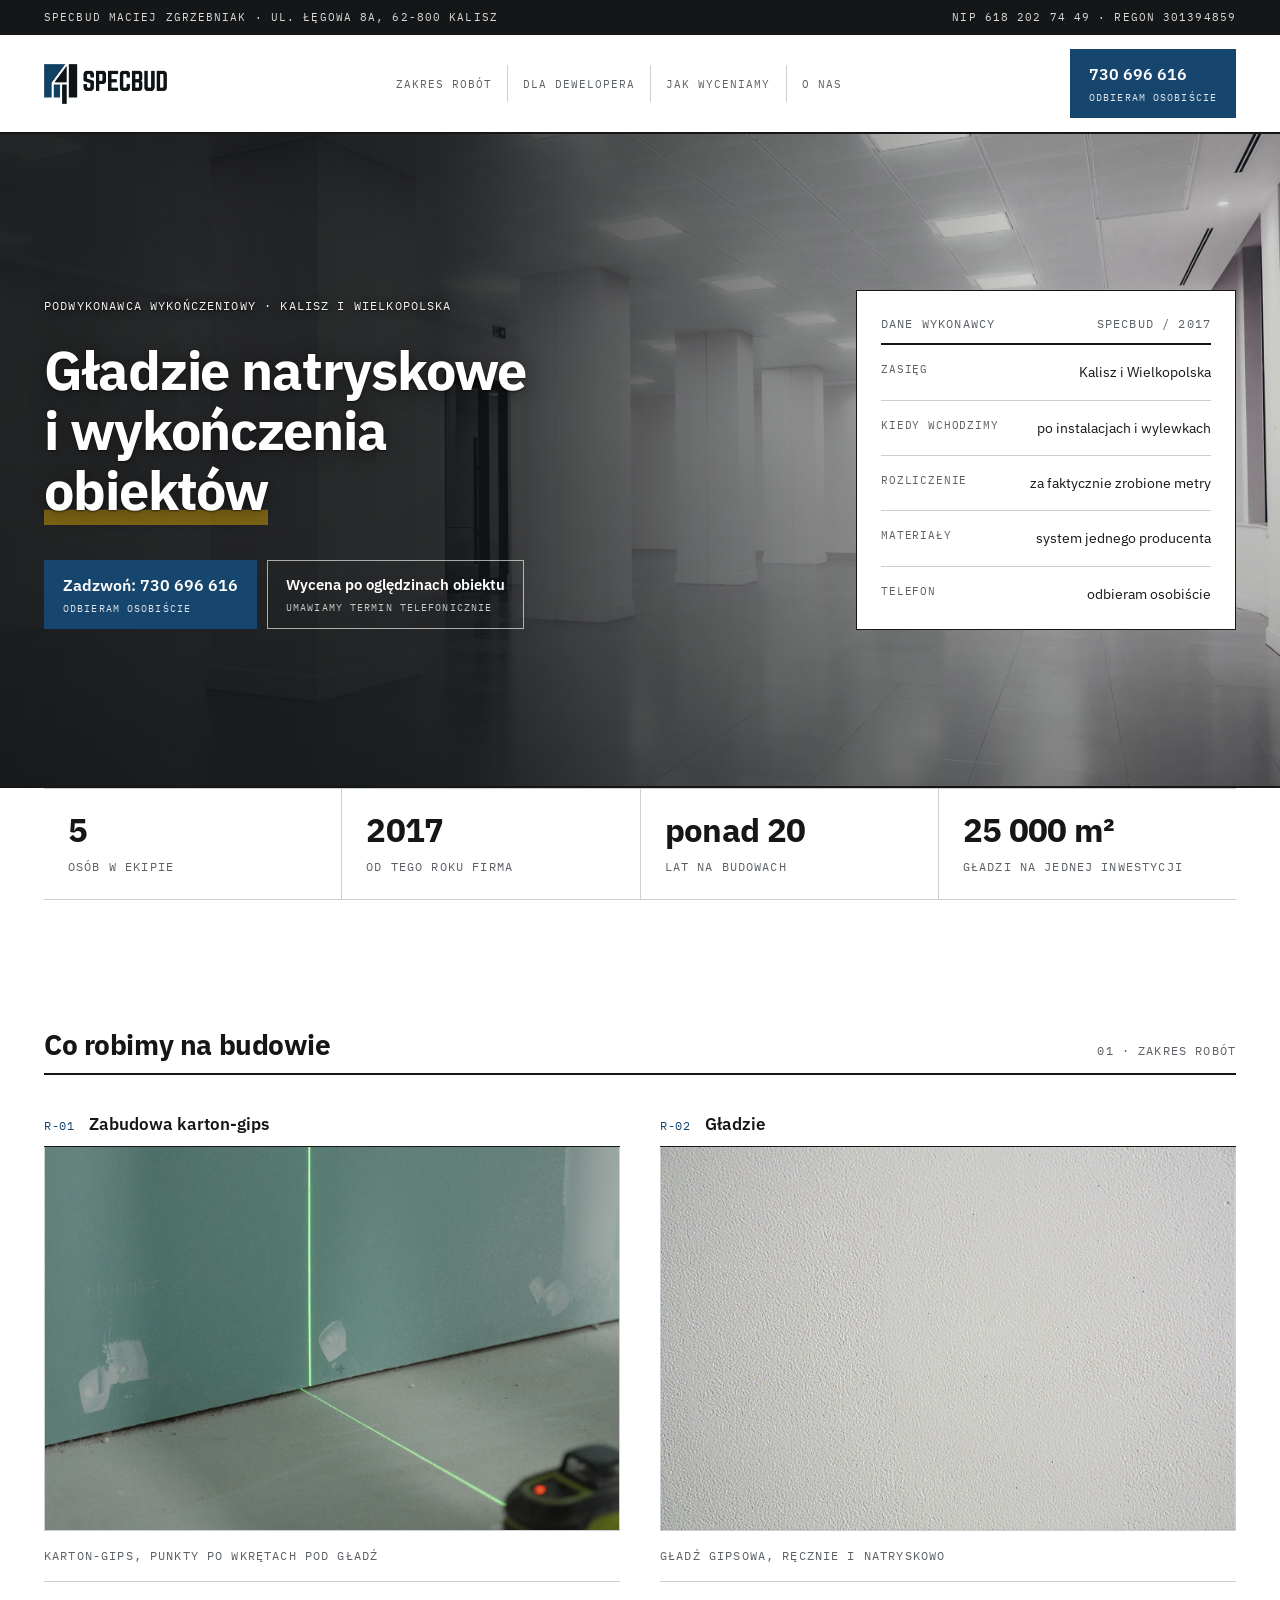
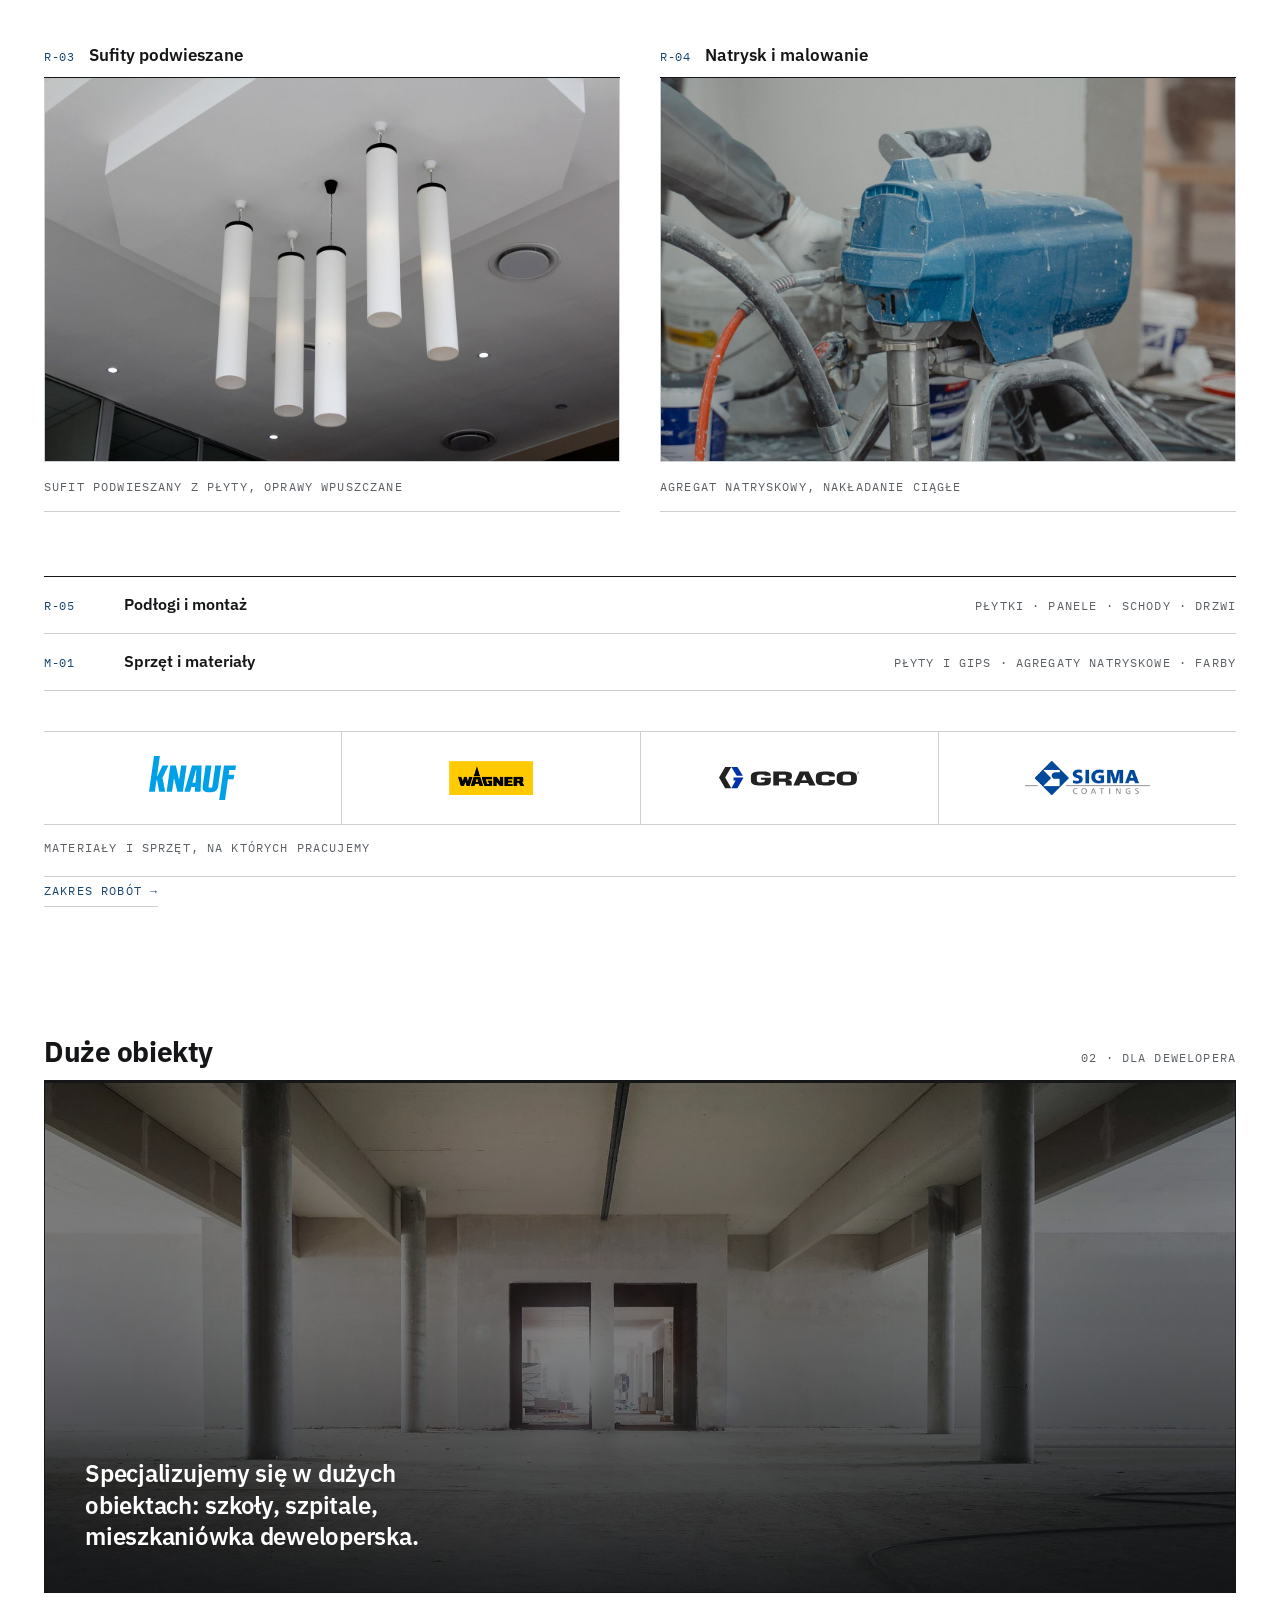
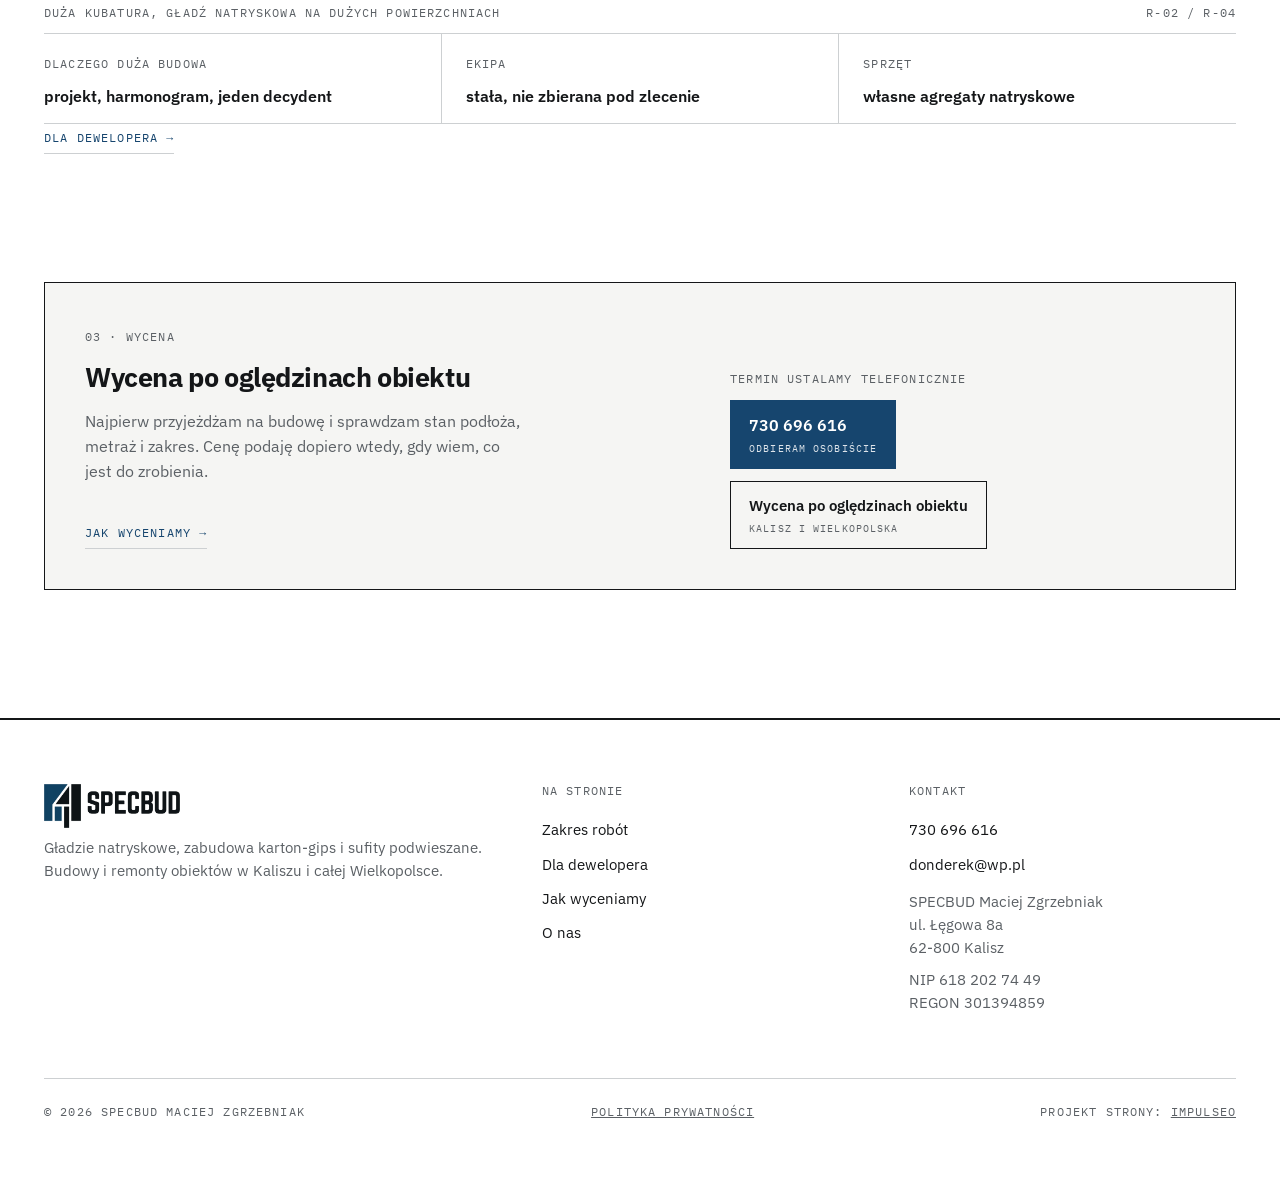
==== commit 6a272f88: "wydanie z 2026-10-09 12:24 - przeglad 09.10 (kadry, gladz, hero, blok wyceny)" ====
--- a/index.html
+++ b/index.html
@@ -29,7 +29,7 @@
       href="assets/fonty/ibm-plex-mono-latin-400-normal.woff2">
 <link rel="preload" as="image" href="img/hero.jpg" fetchpriority="high">
 <link rel="stylesheet" href="assets/rdzen.css?v=10">
-<link rel="stylesheet" href="assets/app.css?v=37">
+<link rel="stylesheet" href="assets/app.css?v=38">
 <script type="application/ld+json">
 {"@context":"https://schema.org","@type":"HomeAndConstructionBusiness",
 "name":"SPECBUD Maciej Zgrzebniak","alternateName":"SPECBUD","url":"https://specbud-wykonczenia-kalisz.pl/",
@@ -295,7 +295,7 @@
         <div>
           <span class="mono">03 · Wycena</span>
           <h2>Wycena po oględzinach obiektu</h2>
-          <p>Po zakończeniu robót mierzymy fizycznie, ile czego zostało zrobione, i na tej podstawie wystawiam fakturę.</p>
+          <p>Najpierw przyjeżdżam na budowę i sprawdzam stan podłoża, metraż i zakres. Cenę podaję dopiero wtedy, gdy wiem, co jest do zrobienia.</p>
         <a class="wiecej" href="jak-wyceniamy.html">Jak wyceniamy →</a>
         </div>
         <div class="prawa">
--- a/assets/app.css
+++ b/assets/app.css
@@ -709,12 +709,12 @@
   transform:translate(-50%,-50%) scale(1.045);
   transform-origin:center center;will-change:transform;
   clip-path:inset(0 100% 0 0);
-  filter:blur(14px) drop-shadow(0 0 14px rgba(255,255,255,0)) drop-shadow(0 0 30px rgba(255,255,255,0));
+  filter:blur(14px);
 }
 .intro-on.intro-gra .znak img{
   transform:translate(-50%,-50%) scale(1);
   clip-path:inset(0 0 0 0);
-  filter:blur(0px) drop-shadow(0 0 14px rgba(255,255,255,0)) drop-shadow(0 0 30px rgba(255,255,255,0));
+  filter:blur(0px);
   transition:transform .5s cubic-bezier(.16,1,.3,1),
              clip-path .5s cubic-bezier(.16,1,.3,1),
              filter .5s cubic-bezier(.16,1,.3,1);
@@ -726,8 +726,10 @@
 .intro-on.intro-out .znak img{
   transform:translate(calc(-50% + var(--i-px,0px)),calc(-50% + var(--i-py,0px)))
             scale(var(--i-zmniejsz,.34));
-  filter:blur(0px) drop-shadow(0 0 14px rgba(255,255,255,.95)) drop-shadow(0 0 30px rgba(255,255,255,.9));
-  transition:transform .72s cubic-bezier(.16,.84,.44,1),filter .16s linear;
+  filter:blur(0px) /* 08.09.2026: poswiata WYGASZONA do zera — pod `clip-path` rysuje sie jako jasny
+     PROSTOKAT calego znaku, nie aureola wokol liter (reklamacja K. na STOLMARZE).
+     Lista filtrow zostaje ta sama, bo inaczej przejscie sie nie animuje. */;
+  transition:transform .72s cubic-bezier(.16,.84,.44,1);
 }
 /* Pomiar miejsca docelowego: skrypt na jedną klatkę przywraca obraz do stanu z paska. */
 .znak.mierze{width:auto!important;height:auto!important}
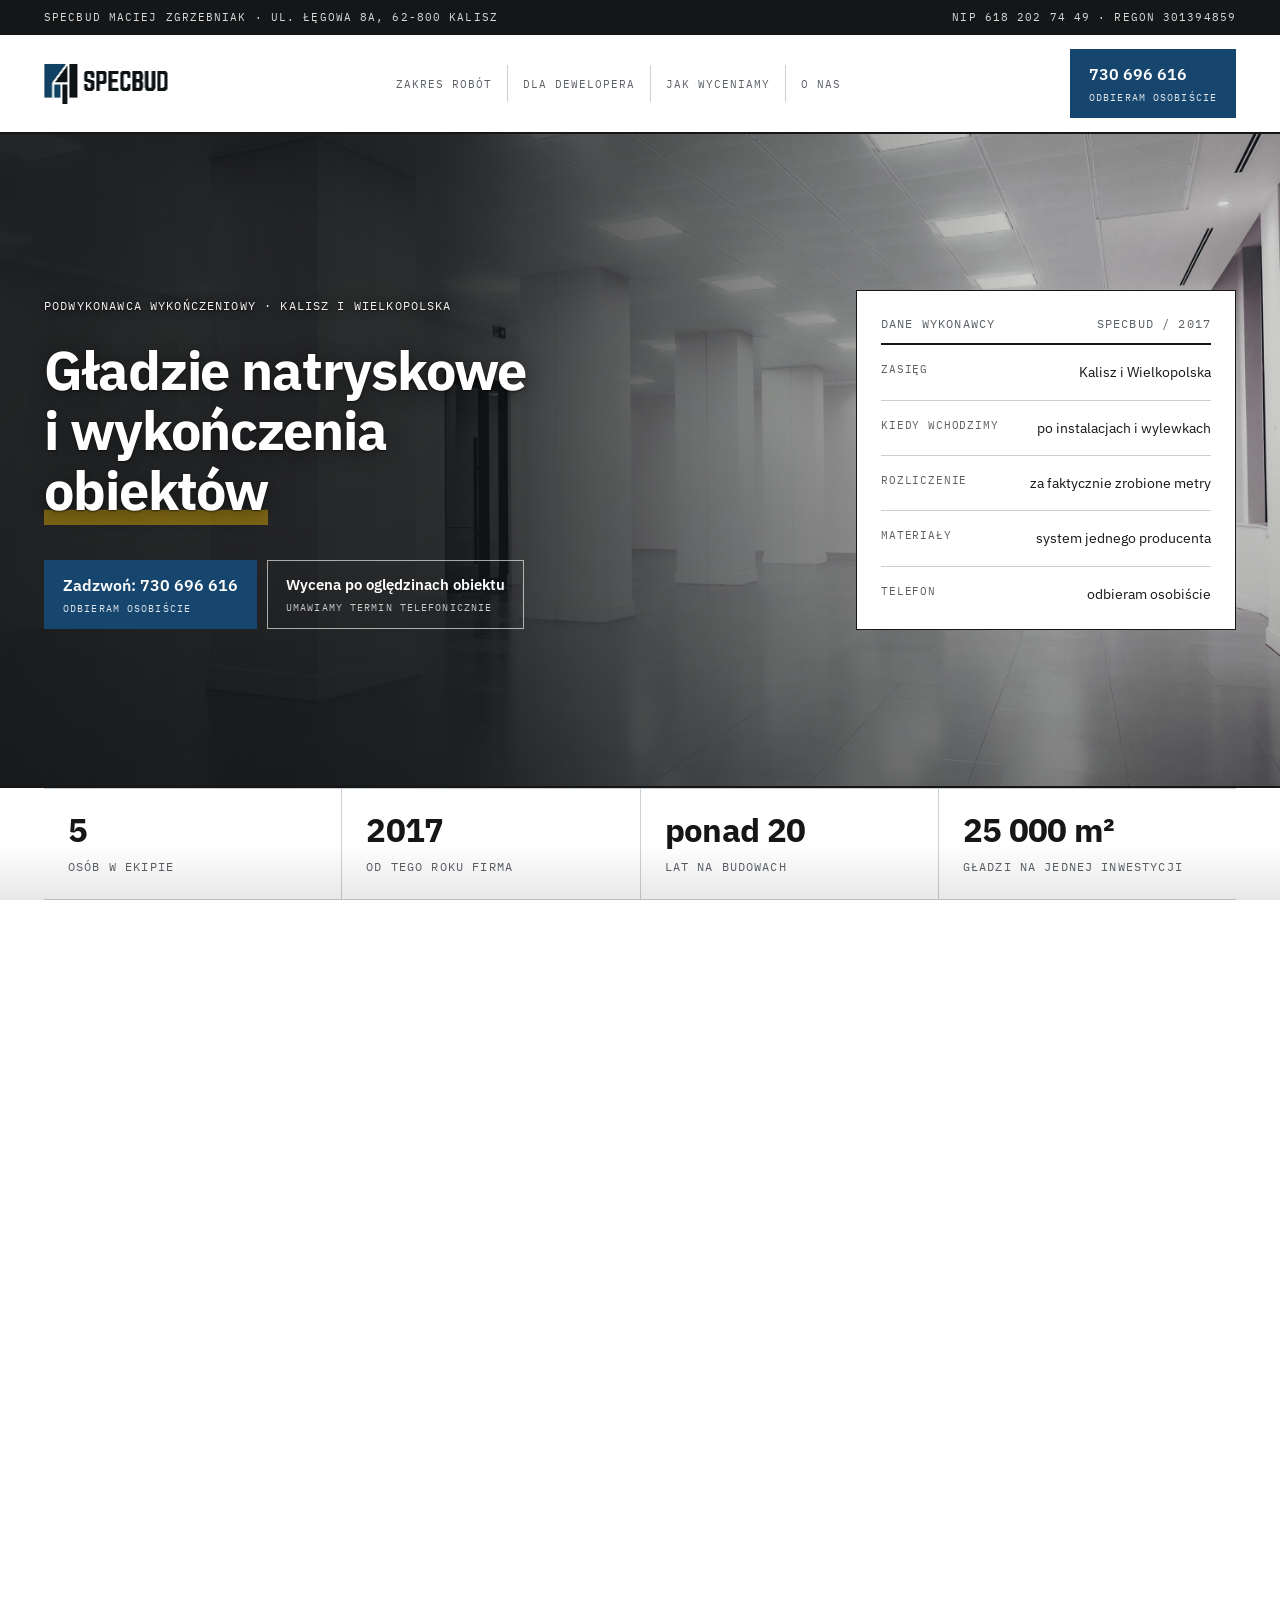
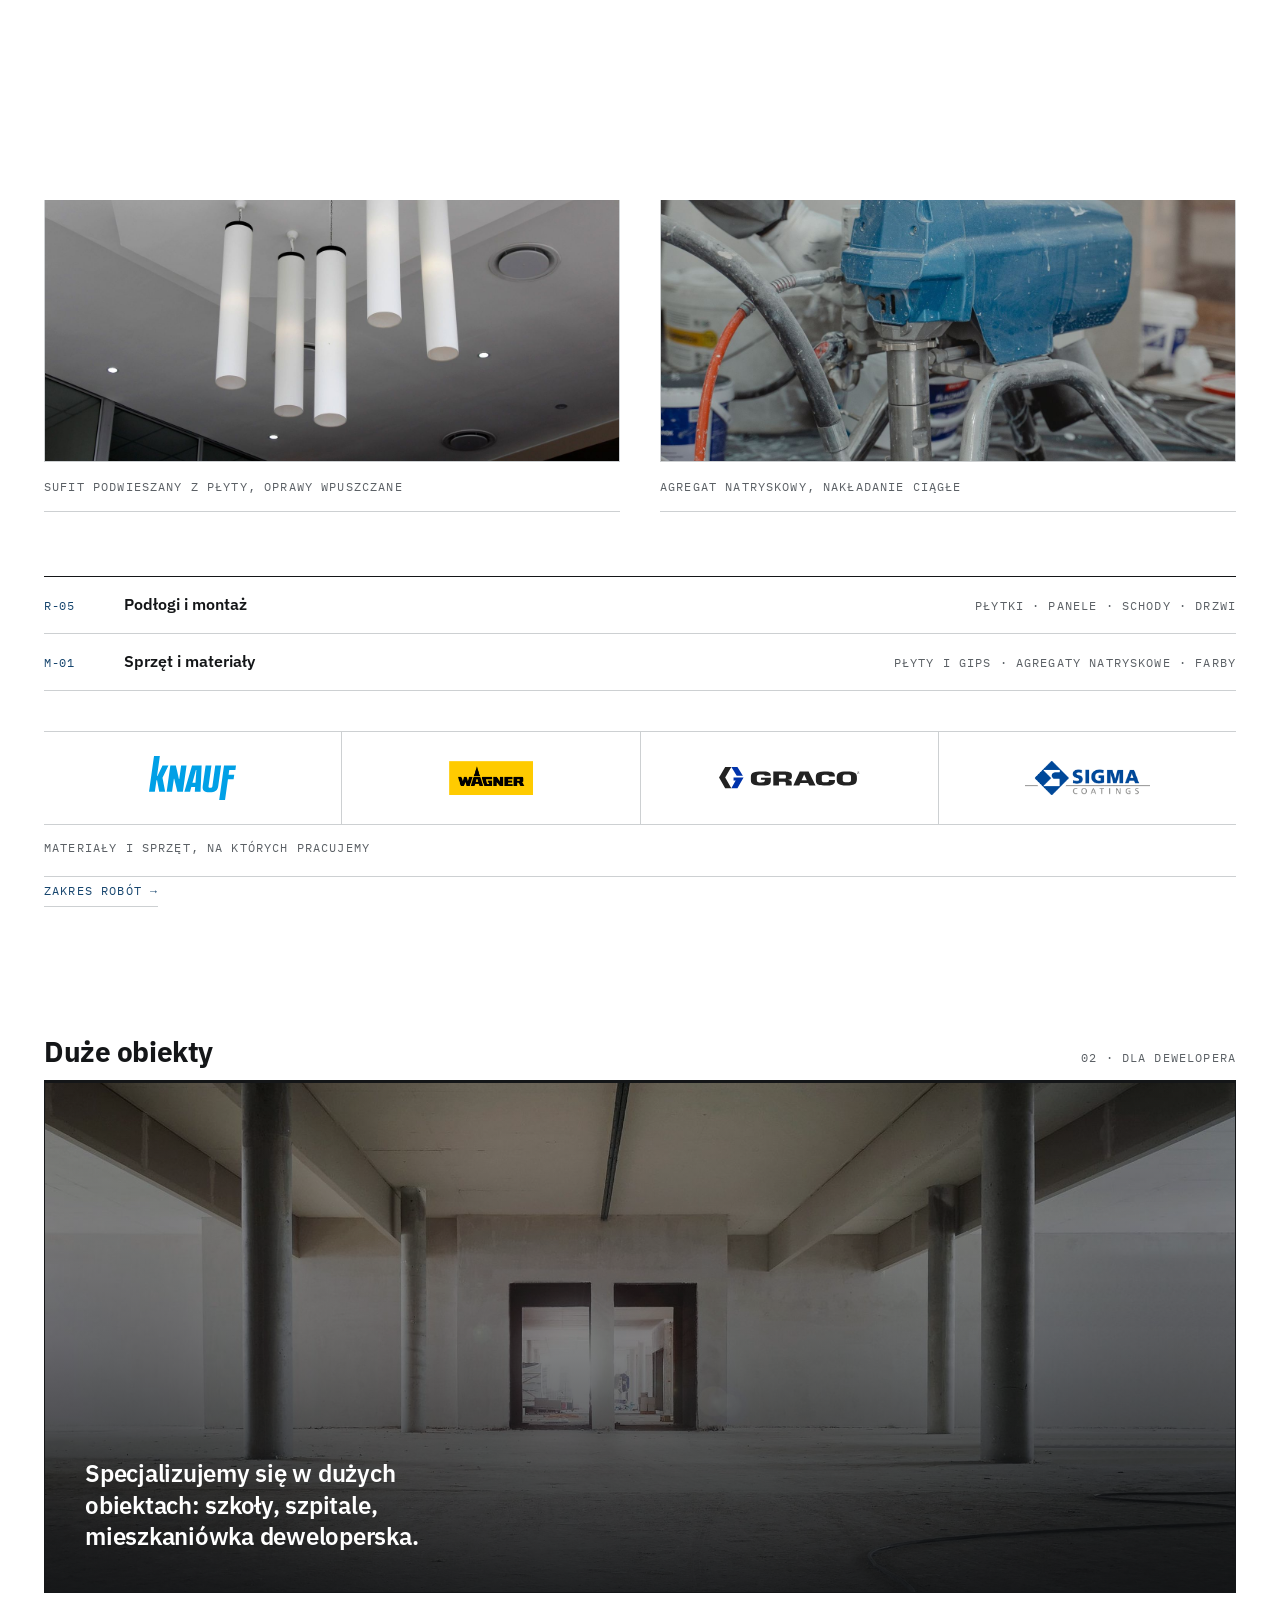
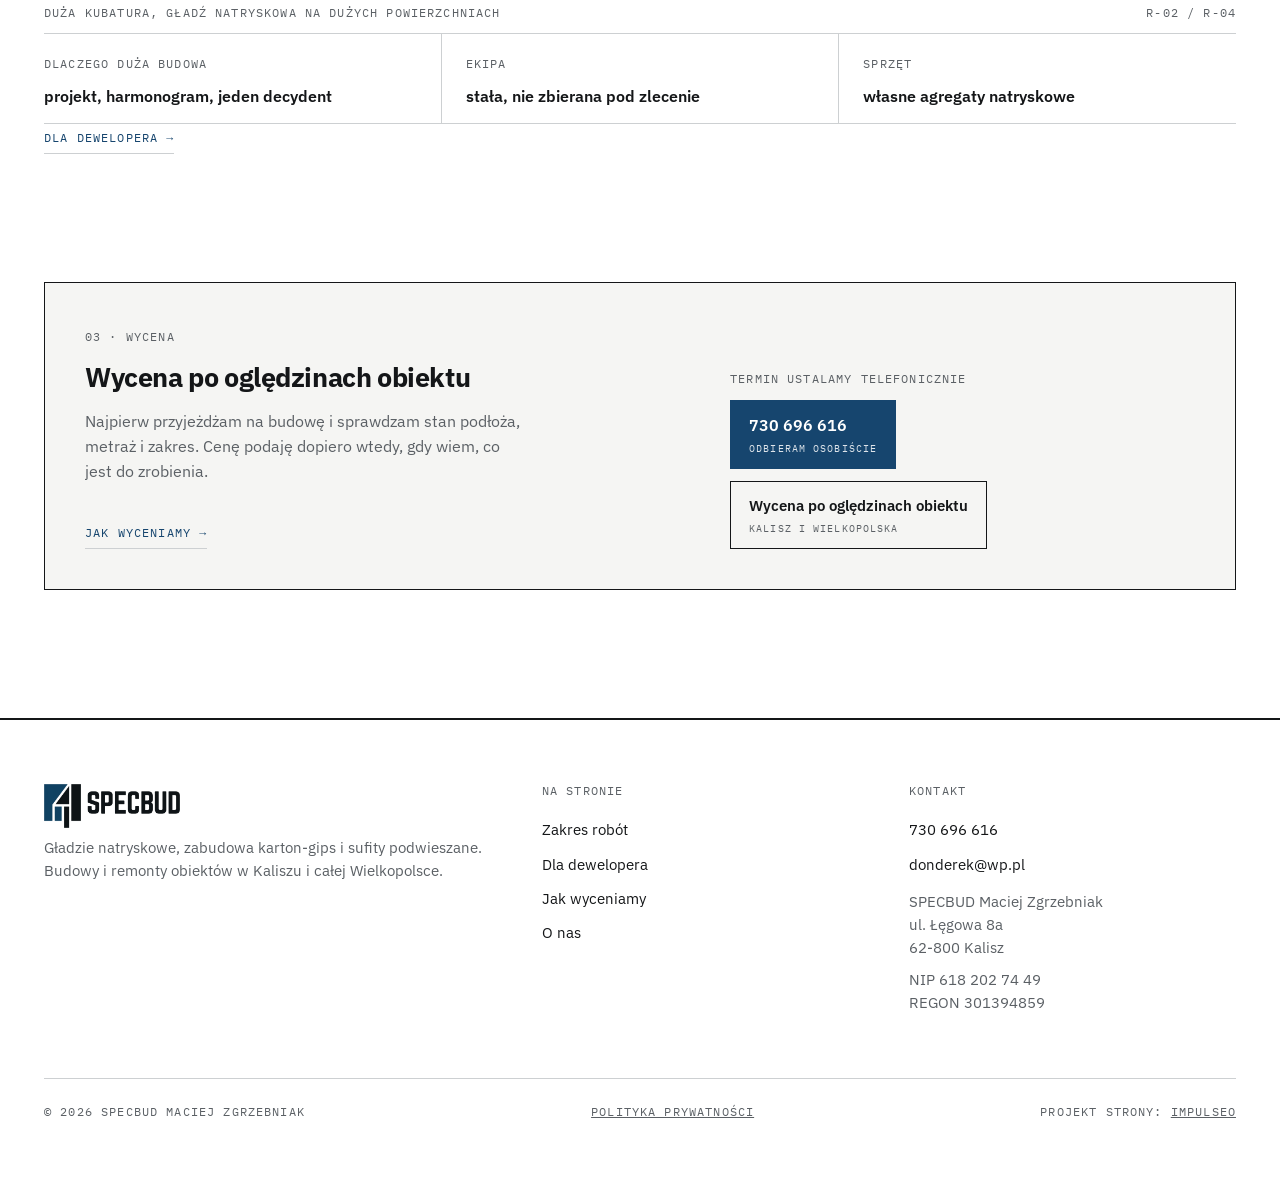
==== commit c9eab3ec: "wydanie z 2026-10-21 14:46" ====
--- a/index.html
+++ b/index.html
@@ -5,7 +5,6 @@
 <meta name="viewport" content="width=device-width, initial-scale=1">
 <title>SPECBUD Kalisz - gładzie natryskowe i wykończenia obiektów</title>
 <meta name="description" content="Gładzie ręczne i natryskowe, zabudowa karton-gips, sufity podwieszane. Podwykonawca wykończeniowy dla deweloperów i generalnych wykonawców. Kalisz i Wielkopolska, tel. 730 696 616.">
-<meta name="robots" content="noindex, nofollow">
 <link rel="canonical" href="https://specbud-wykonczenia-kalisz.pl/">
 <meta property="og:type" content="website">
 <meta property="og:locale" content="pl_PL">
@@ -29,7 +28,7 @@
       href="assets/fonty/ibm-plex-mono-latin-400-normal.woff2">
 <link rel="preload" as="image" href="img/hero.jpg" fetchpriority="high">
 <link rel="stylesheet" href="assets/rdzen.css?v=10">
-<link rel="stylesheet" href="assets/app.css?v=38">
+<link rel="stylesheet" href="assets/app.css?v=39">
 <script type="application/ld+json">
 {"@context":"https://schema.org","@type":"HomeAndConstructionBusiness",
 "name":"SPECBUD Maciej Zgrzebniak","alternateName":"SPECBUD","url":"https://specbud-wykonczenia-kalisz.pl/",
--- a/assets/app.css
+++ b/assets/app.css
@@ -517,7 +517,7 @@
 
 @media(max-width:760px){
   .kroki,.os-czasu{grid-template-columns:1fr}
-  .kroki > div,.os-czasu > div{padding:var(--o3) var(--o2)}
+  .kroki > div,.os-czasu > div{padding:28px var(--o2)}
   .spis a{grid-template-columns:52px 1fr;gap:6px var(--o2)}
   .spis a .mono:last-child{grid-column:2}
 }
